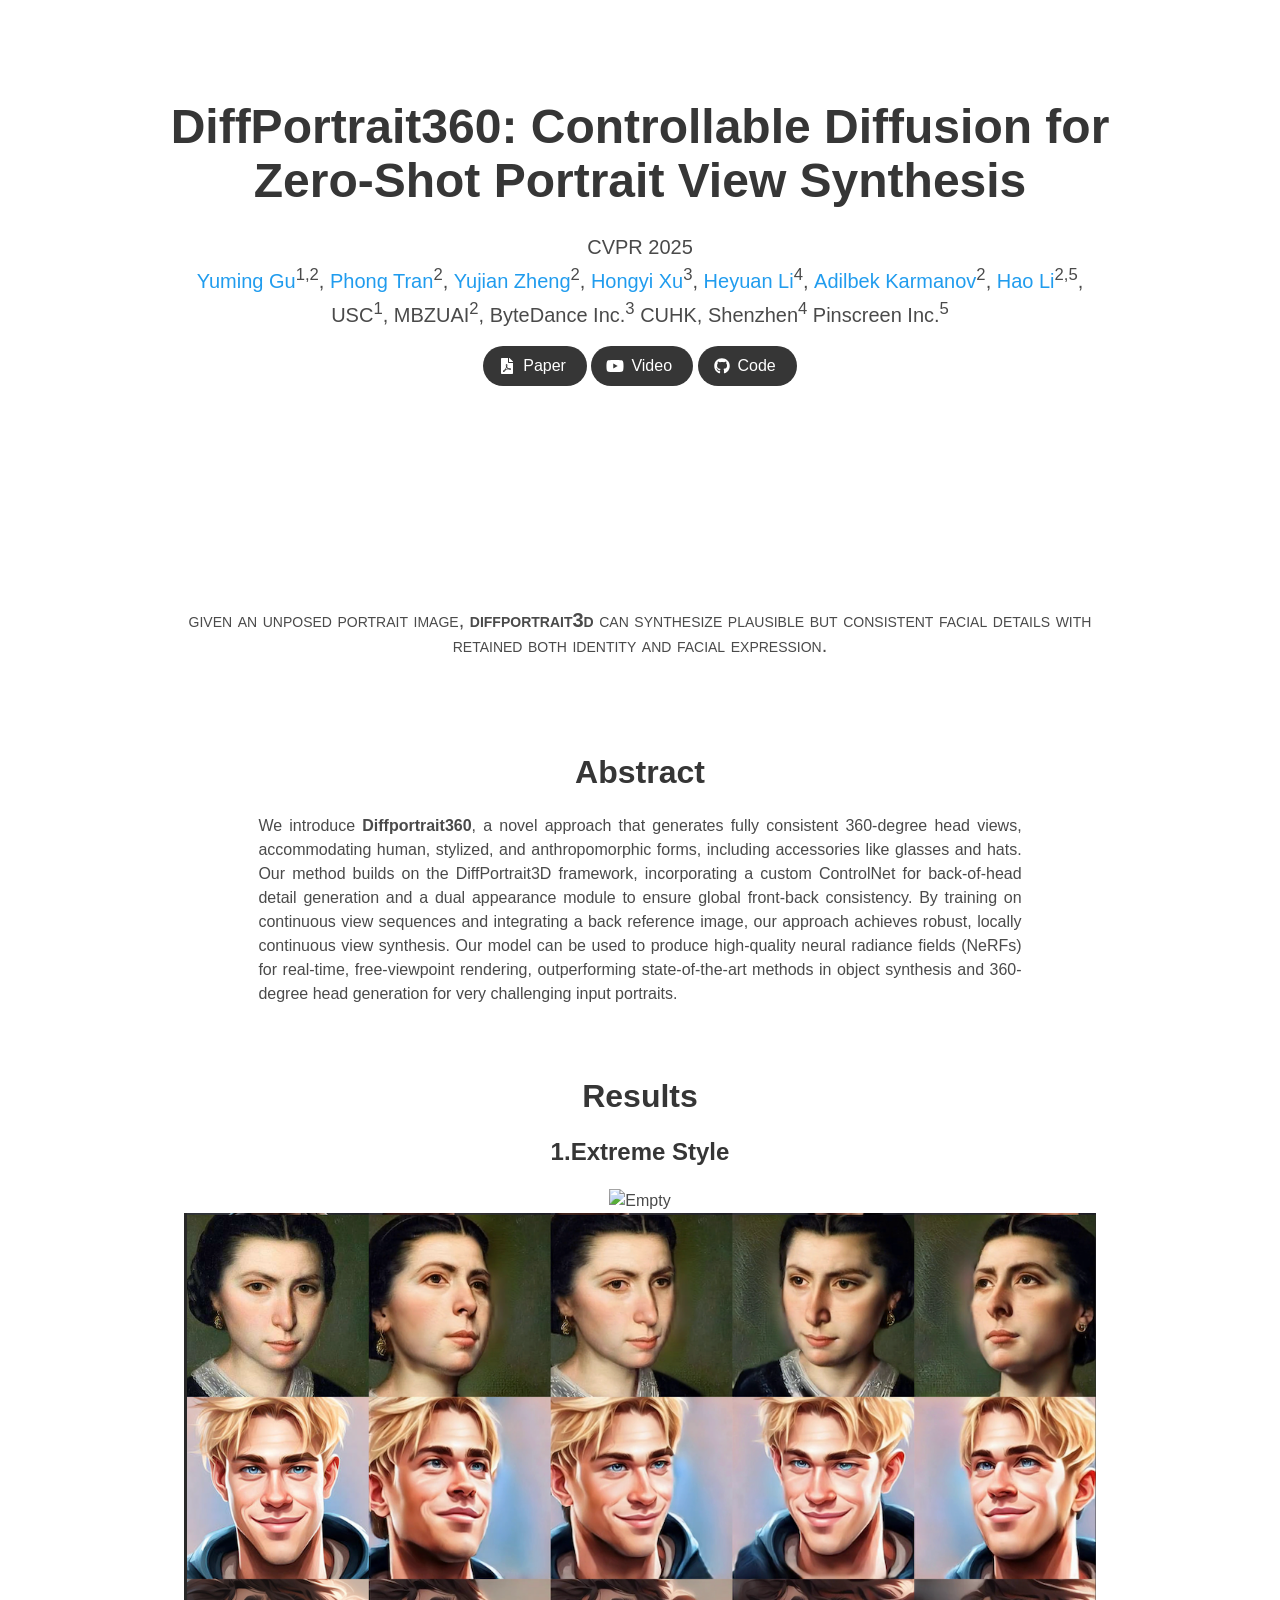
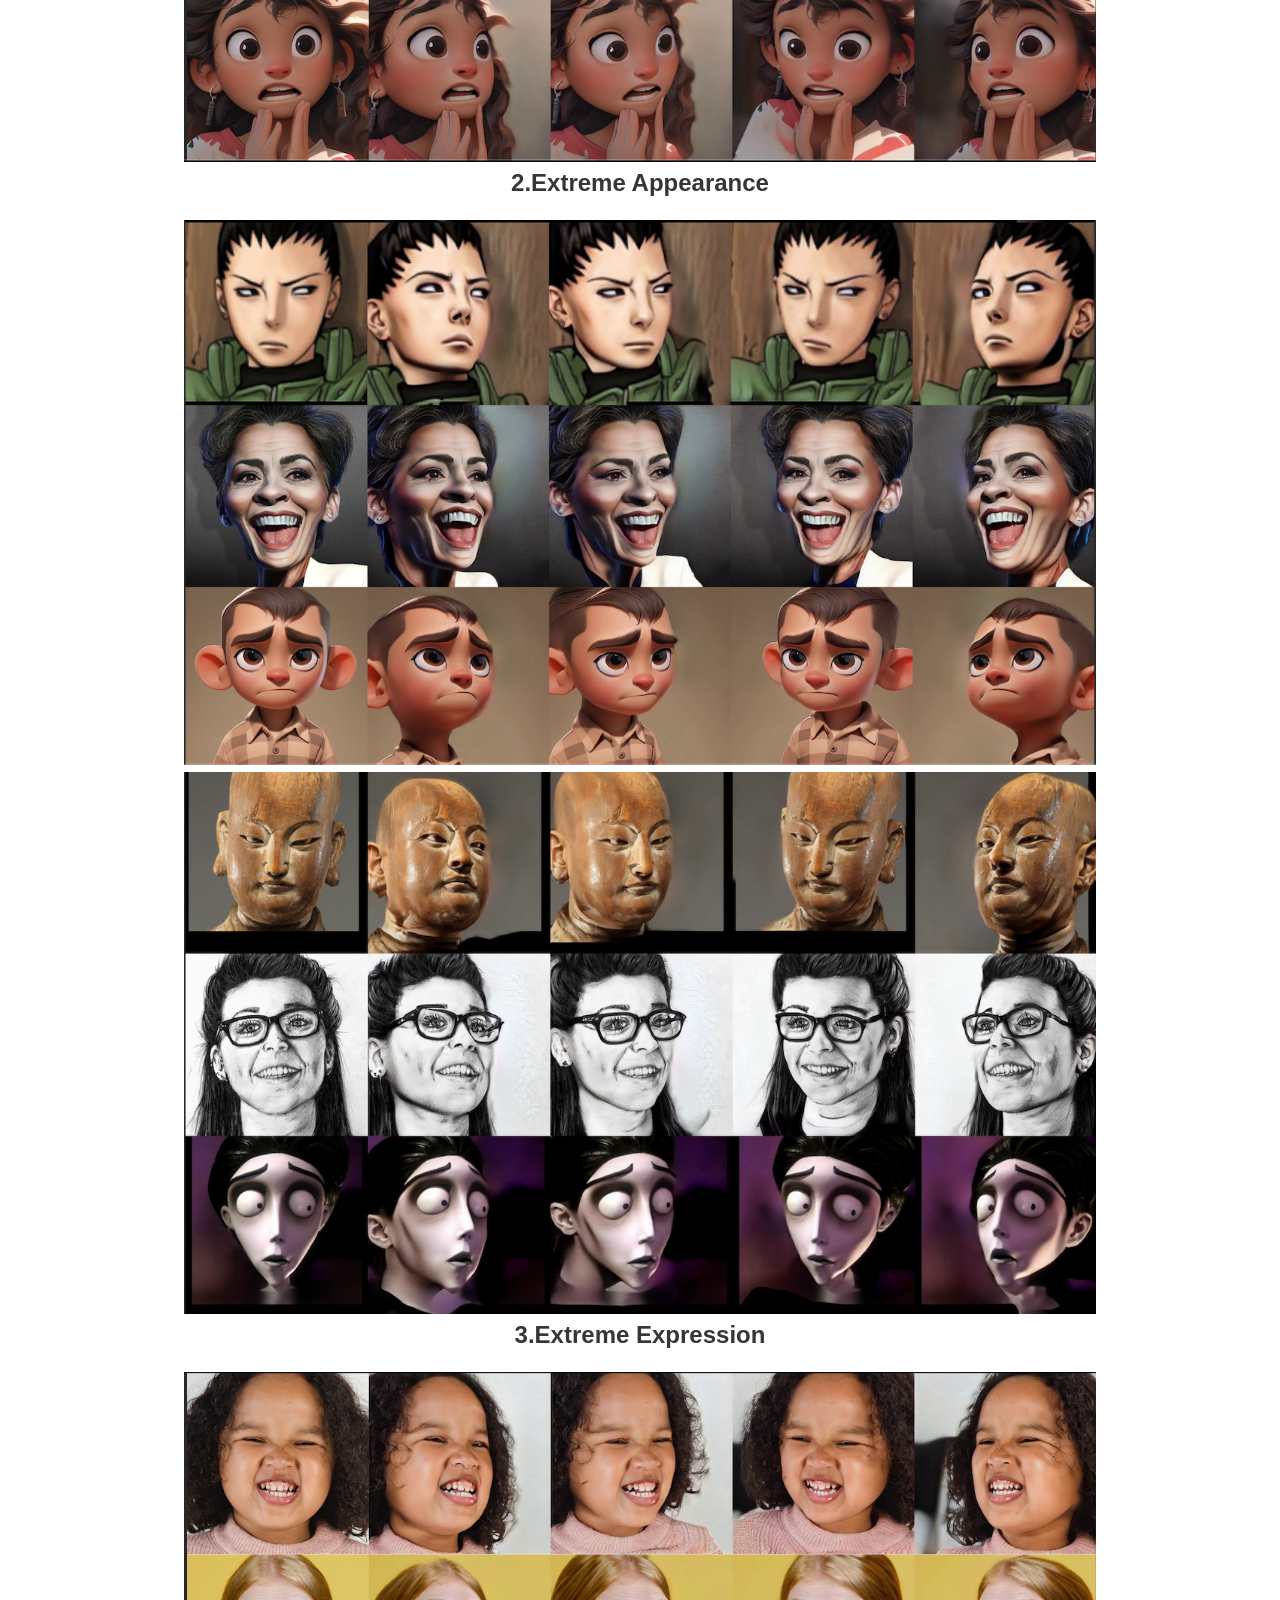
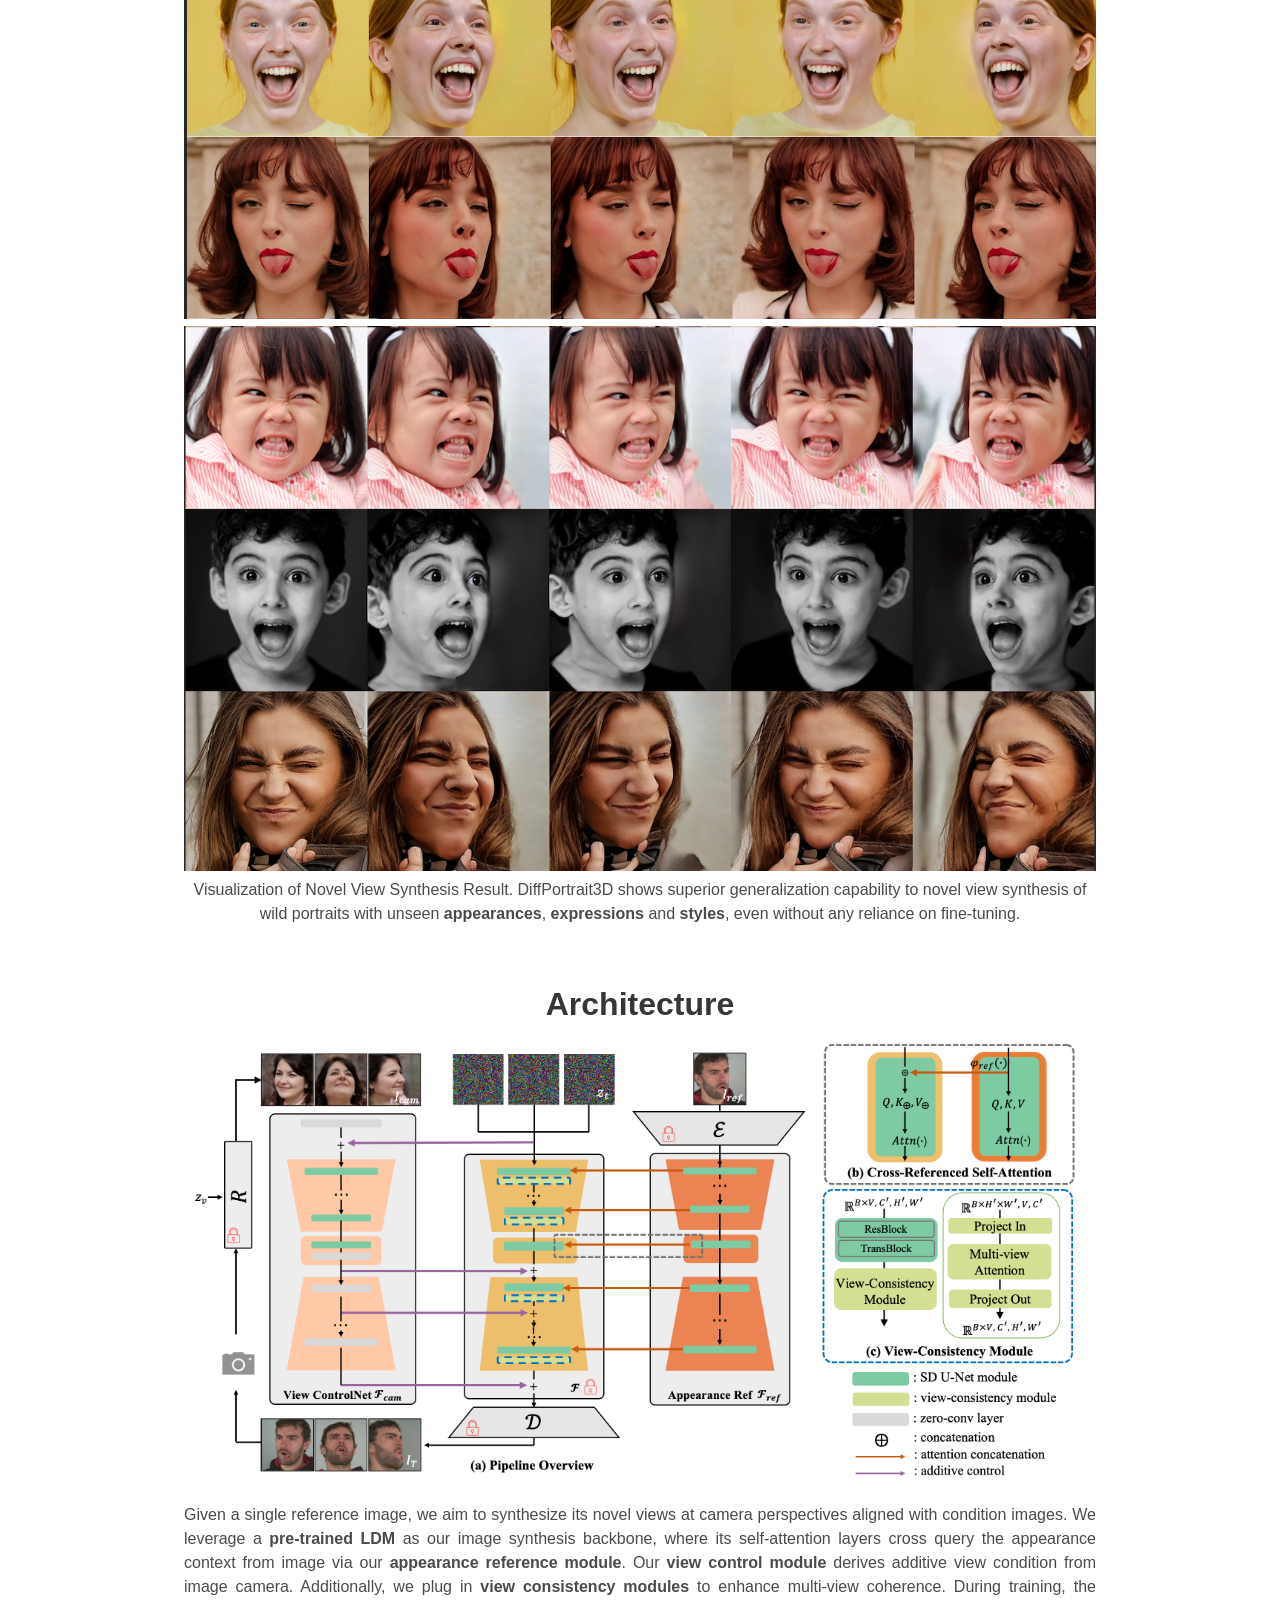
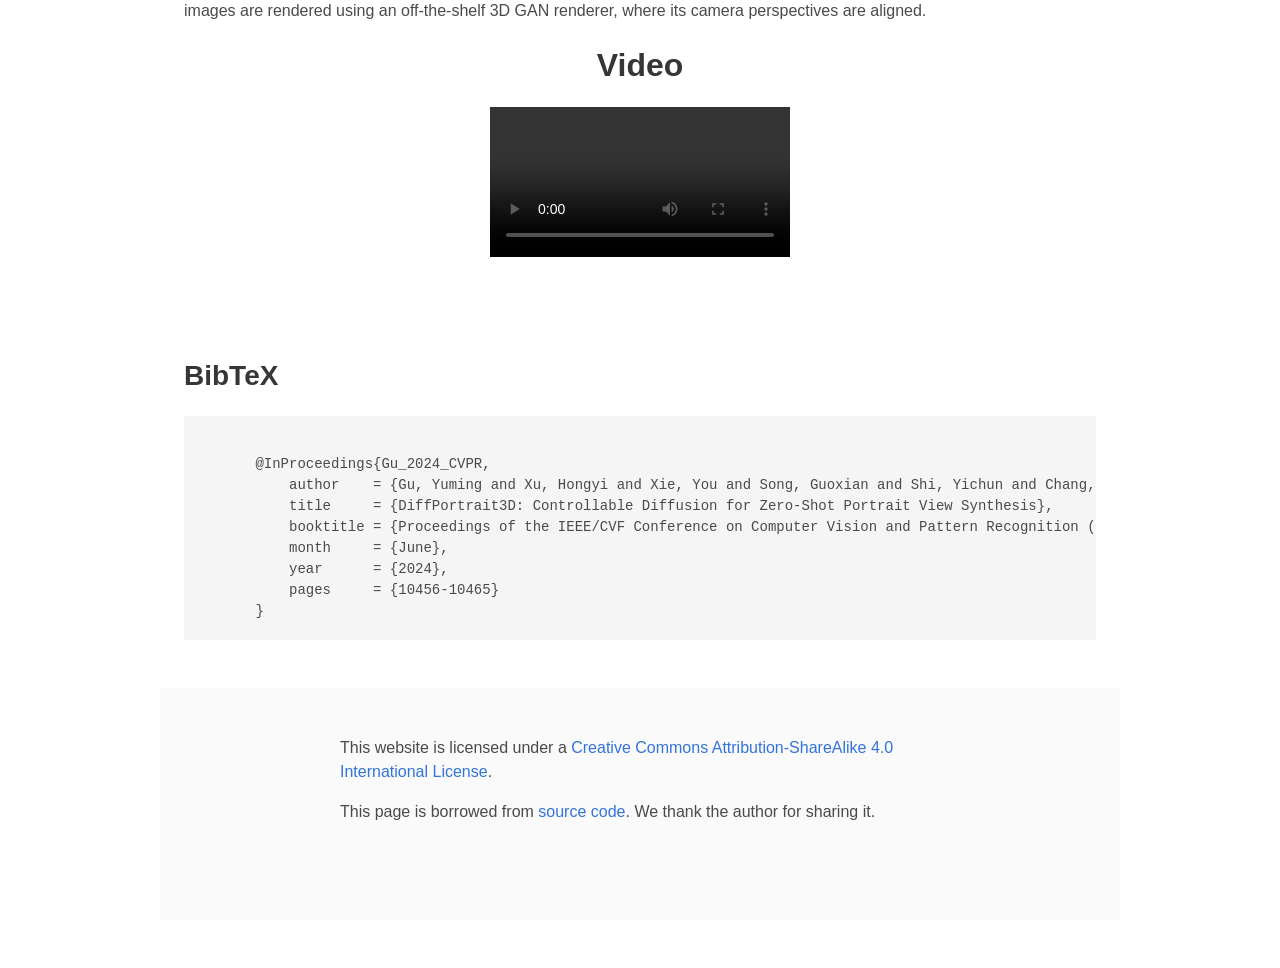
==== DiffPortrait360/index.html @ 43adeccb "c" ====
<!DOCTYPE html>
<html class="fontawesome-i2svg-active fontawesome-i2svg-complete">
  <head><meta http-equiv="Content-Type" content="text/html; charset=UTF-8">
  
  <meta name="description" content="DiffPortrait360: Consistent Portrait Diffusion for 360 View Synthesis">
  <meta name="keywords" content="Stable Diffusion, Image Synthesis, Face Synthesis, Head Synthesis">
  <meta name="viewport" content="width=device-width, initial-scale=1">
  <title>DiffPortrait3D: Controllable Diffusion for Zero-Shot Portrait View Synthesis</title>
  <link rel="icon" type="image/x-icon" href="./Diff3D/uni.png">


  <style type="text/css">svg:not(:root).svg-inline--fa{overflow:visible}.svg-inline--fa{display:inline-block;font-size:inherit;height:1em;overflow:visible;vertical-align:-.125em}.svg-inline--fa.fa-lg{vertical-align:-.225em}.svg-inline--fa.fa-w-1{width:.0625em}.svg-inline--fa.fa-w-2{width:.125em}.svg-inline--fa.fa-w-3{width:.1875em}.svg-inline--fa.fa-w-4{width:.25em}.svg-inline--fa.fa-w-5{width:.3125em}.svg-inline--fa.fa-w-6{width:.375em}.svg-inline--fa.fa-w-7{width:.4375em}.svg-inline--fa.fa-w-8{width:.5em}.svg-inline--fa.fa-w-9{width:.5625em}.svg-inline--fa.fa-w-10{width:.625em}.svg-inline--fa.fa-w-11{width:.6875em}.svg-inline--fa.fa-w-12{width:.75em}.svg-inline--fa.fa-w-13{width:.8125em}.svg-inline--fa.fa-w-14{width:.875em}.svg-inline--fa.fa-w-15{width:.9375em}.svg-inline--fa.fa-w-16{width:1em}.svg-inline--fa.fa-w-17{width:1.0625em}.svg-inline--fa.fa-w-18{width:1.125em}.svg-inline--fa.fa-w-19{width:1.1875em}.svg-inline--fa.fa-w-20{width:1.25em}.svg-inline--fa.fa-pull-left{margin-right:.3em;width:auto}.svg-inline--fa.fa-pull-right{margin-left:.3em;width:auto}.svg-inline--fa.fa-border{height:1.5em}.svg-inline--fa.fa-li{width:2em}.svg-inline--fa.fa-fw{width:1.25em}.fa-layers svg.svg-inline--fa{bottom:0;left:0;margin:auto;position:absolute;right:0;top:0}.fa-layers{display:inline-block;height:1em;position:relative;text-align:center;vertical-align:-.125em;width:1em}.fa-layers svg.svg-inline--fa{-webkit-transform-origin:center center;transform-origin:center center}.fa-layers-counter,.fa-layers-text{display:inline-block;position:absolute;text-align:center}.fa-layers-text{left:50%;top:50%;-webkit-transform:translate(-50%,-50%);transform:translate(-50%,-50%);-webkit-transform-origin:center center;transform-origin:center center}.fa-layers-counter{background-color:#ff253a;border-radius:1em;-webkit-box-sizing:border-box;box-sizing:border-box;color:#fff;height:1.5em;line-height:1;max-width:5em;min-width:1.5em;overflow:hidden;padding:.25em;right:0;text-overflow:ellipsis;top:0;-webkit-transform:scale(.25);transform:scale(.25);-webkit-transform-origin:top right;transform-origin:top right}.fa-layers-bottom-right{bottom:0;right:0;top:auto;-webkit-transform:scale(.25);transform:scale(.25);-webkit-transform-origin:bottom right;transform-origin:bottom right}.fa-layers-bottom-left{bottom:0;left:0;right:auto;top:auto;-webkit-transform:scale(.25);transform:scale(.25);-webkit-transform-origin:bottom left;transform-origin:bottom left}.fa-layers-top-right{right:0;top:0;-webkit-transform:scale(.25);transform:scale(.25);-webkit-transform-origin:top right;transform-origin:top right}.fa-layers-top-left{left:0;right:auto;top:0;-webkit-transform:scale(.25);transform:scale(.25);-webkit-transform-origin:top left;transform-origin:top left}.fa-lg{font-size:1.3333333333em;line-height:.75em;vertical-align:-.0667em}.fa-xs{font-size:.75em}.fa-sm{font-size:.875em}.fa-1x{font-size:1em}.fa-2x{font-size:2em}.fa-3x{font-size:3em}.fa-4x{font-size:4em}.fa-5x{font-size:5em}.fa-6x{font-size:6em}.fa-7x{font-size:7em}.fa-8x{font-size:8em}.fa-9x{font-size:9em}.fa-10x{font-size:10em}.fa-fw{text-align:center;width:1.25em}.fa-ul{list-style-type:none;margin-left:2.5em;padding-left:0}.fa-ul>li{position:relative}.fa-li{left:-2em;position:absolute;text-align:center;width:2em;line-height:inherit}.fa-border{border:solid .08em #eee;border-radius:.1em;padding:.2em .25em .15em}.fa-pull-left{float:left}.fa-pull-right{float:right}.fa.fa-pull-left,.fab.fa-pull-left,.fal.fa-pull-left,.far.fa-pull-left,.fas.fa-pull-left{margin-right:.3em}.fa.fa-pull-right,.fab.fa-pull-right,.fal.fa-pull-right,.far.fa-pull-right,.fas.fa-pull-right{margin-left:.3em}.fa-spin{-webkit-animation:fa-spin 2s infinite linear;animation:fa-spin 2s infinite linear}.fa-pulse{-webkit-animation:fa-spin 1s infinite steps(8);animation:fa-spin 1s infinite steps(8)}@-webkit-keyframes fa-spin{0%{-webkit-transform:rotate(0);transform:rotate(0)}100%{-webkit-transform:rotate(360deg);transform:rotate(360deg)}}@keyframes fa-spin{0%{-webkit-transform:rotate(0);transform:rotate(0)}100%{-webkit-transform:rotate(360deg);transform:rotate(360deg)}}.fa-rotate-90{-webkit-transform:rotate(90deg);transform:rotate(90deg)}.fa-rotate-180{-webkit-transform:rotate(180deg);transform:rotate(180deg)}.fa-rotate-270{-webkit-transform:rotate(270deg);transform:rotate(270deg)}.fa-flip-horizontal{-webkit-transform:scale(-1,1);transform:scale(-1,1)}.fa-flip-vertical{-webkit-transform:scale(1,-1);transform:scale(1,-1)}.fa-flip-both,.fa-flip-horizontal.fa-flip-vertical{-webkit-transform:scale(-1,-1);transform:scale(-1,-1)}:root .fa-flip-both,:root .fa-flip-horizontal,:root .fa-flip-vertical,:root .fa-rotate-180,:root .fa-rotate-270,:root .fa-rotate-90{-webkit-filter:none;filter:none}.fa-stack{display:inline-block;height:2em;position:relative;width:2.5em}.fa-stack-1x,.fa-stack-2x{bottom:0;left:0;margin:auto;position:absolute;right:0;top:0}.svg-inline--fa.fa-stack-1x{height:1em;width:1.25em}.svg-inline--fa.fa-stack-2x{height:2em;width:2.5em}.fa-inverse{color:#fff}.sr-only{border:0;clip:rect(0,0,0,0);height:1px;margin:-1px;overflow:hidden;padding:0;position:absolute;width:1px}.sr-only-focusable:active,.sr-only-focusable:focus{clip:auto;height:auto;margin:0;overflow:visible;position:static;width:auto}.svg-inline--fa .fa-primary{fill:var(--fa-primary-color,currentColor);opacity:1;opacity:var(--fa-primary-opacity,1)}.svg-inline--fa .fa-secondary{fill:var(--fa-secondary-color,currentColor);opacity:.4;opacity:var(--fa-secondary-opacity,.4)}.svg-inline--fa.fa-swap-opacity .fa-primary{opacity:.4;opacity:var(--fa-secondary-opacity,.4)}.svg-inline--fa.fa-swap-opacity .fa-secondary{opacity:1;opacity:var(--fa-primary-opacity,1)}.svg-inline--fa mask .fa-primary,.svg-inline--fa mask .fa-secondary{fill:#000}.fad.fa-inverse{color:#fff}</style><link href="./Diff3D/css" rel="stylesheet">

  <link rel="stylesheet" href="./Diff3D/bulma.min.css">
  <link rel="stylesheet" href="./Diff3D/bulma-carousel.min.css">
  <link rel="stylesheet" href="./Diff3D/bulma-slider.min.css">
  <link rel="stylesheet" href="./Diff3D/fontawesome.all.min.css">
  <link rel="stylesheet" href="./Diff3D/academicons.min.css">
  <link rel="stylesheet" href="./Diff3D/index.css">
  <script src="https://ajax.googleapis.com/ajax/libs/jquery/3.5.1/jquery.min.js"></script>
  <script src="./Diff3D/jquery.min.js"></script>
  <script defer="" src="./Diff3D/fontawesome.all.min.js"></script>
  <script src="./Diff3D/bulma-carousel.min.js"></script>
  <script src="./Diff3D/bulma-slider.min.js"></script>
  <script src="./Diff3D/index.js"></script>

<input type="hidden" id="_w_simile" data-inspect-config="3"><script type="text/javascript" src="chrome-extension://dbjbempljhcmhlfpfacalomonjpalpko/scripts/inspector.js"></script>
</head>
<body data-new-gr-c-s-check-loaded="14.1141.0" data-gr-ext-installed="">

<nav class="navbar" role="navigation" aria-label="main navigation">
  <div class="navbar-brand">
    <a role="button" class="navbar-burger" aria-label="menu" aria-expanded="false">
      <span aria-hidden="true"></span>
      <span aria-hidden="true"></span>
      <span aria-hidden="true"></span>
    </a>
  </div>
</nav>


<section class="hero">
  <div class="hero-body">
    <div class="container is-max-desktop">
      <div class="columns is-centered">
        <div class="column has-text-centered">
          <h1 class="title is-1 publication-title">DiffPortrait360: Controllable Diffusion for Zero-Shot Portrait View Synthesis</h1>
          <div class="is-size-5 publication-authors">       
            <span class="author-block">CVPR 2025 </span>
          </div>
          <div class="is-size-5 publication-authors">
            <span class="author-block">
              <a href="https://freedomgu.github.io/">Yuming Gu</a><sup>1,2</sup>,</span>
              <span class="author-block">
                <a href="https://p0lyfish.github.io/">Phong Tran</a><sup>2</sup>,</span>
            <span class="author-block">
              <a href="https://paulyzheng.github.io/about/">Yujian Zheng</a><sup>2</sup>,</span>
            <span class="author-block">
              <a href="https://hongyixu37.github.io/homepage/">Hongyi Xu</a><sup>3</sup>,</span>
            <span class="author-block">
                <a href="https://lhyfst.github.io/">Heyuan Li</a><sup>4</sup>,</span>
            <span class="author-block">
              <a href="https://www.linkedin.com/in/adilbek-karmanov/?originalSubdomain=ae">Adilbek Karmanov</a><sup>2</sup>,</span>
              <span class="author-block">
                <a href="https://www.hao-li.com">Hao Li</a><sup>2,5</sup>,</span>
          </div>

          <div class="is-size-5 publication-authors">
            <span class="author-block">USC<sup>1</sup>, MBZUAI<sup>2</sup>, ByteDance Inc.<sup>3</sup>
              CUHK, Shenzhen<sup>4</sup>  Pinscreen Inc.<sup>5</sup> </span>
          </div>


          <div class="column has-text-centered">
            <div class="publication-links">
              <!-- PDF Link. -->
              <span class="link-block">
                <a href="https://freedomgu.github.io/" class="external-link button is-normal is-rounded is-dark">
                  <span class="icon">
                      <svg class="svg-inline--fa fa-file-pdf fa-w-12" aria-hidden="true" focusable="false" data-prefix="fas" data-icon="file-pdf" role="img" xmlns="http://www.w3.org/2000/svg" viewBox="0 0 384 512" data-fa-i2svg=""><path fill="currentColor" d="M181.9 256.1c-5-16-4.9-46.9-2-46.9 8.4 0 7.6 36.9 2 46.9zm-1.7 47.2c-7.7 20.2-17.3 43.3-28.4 62.7 18.3-7 39-17.2 62.9-21.9-12.7-9.6-24.9-23.4-34.5-40.8zM86.1 428.1c0 .8 13.2-5.4 34.9-40.2-6.7 6.3-29.1 24.5-34.9 40.2zM248 160h136v328c0 13.3-10.7 24-24 24H24c-13.3 0-24-10.7-24-24V24C0 10.7 10.7 0 24 0h200v136c0 13.2 10.8 24 24 24zm-8 171.8c-20-12.2-33.3-29-42.7-53.8 4.5-18.5 11.6-46.6 6.2-64.2-4.7-29.4-42.4-26.5-47.8-6.8-5 18.3-.4 44.1 8.1 77-11.6 27.6-28.7 64.6-40.8 85.8-.1 0-.1.1-.2.1-27.1 13.9-73.6 44.5-54.5 68 5.6 6.9 16 10 21.5 10 17.9 0 35.7-18 61.1-61.8 25.8-8.5 54.1-19.1 79-23.2 21.7 11.8 47.1 19.5 64 19.5 29.2 0 31.2-32 19.7-43.4-13.9-13.6-54.3-9.7-73.6-7.2zM377 105L279 7c-4.5-4.5-10.6-7-17-7h-6v128h128v-6.1c0-6.3-2.5-12.4-7-16.9zm-74.1 255.3c4.1-2.7-2.5-11.9-42.8-9 37.1 15.8 42.8 9 42.8 9z"></path></svg><!-- <i class="fas fa-file-pdf"></i> Font Awesome fontawesome.com -->
                  </span>
                  <span>Paper</span>
                </a>
              </span>
              <!-- Video Link. -->
              <span class="link-block">
                <a href="https://freedomgu.github.io/" class="external-link button is-normal is-rounded is-dark">
                  <span class="icon">
                      <svg class="svg-inline--fa fa-youtube fa-w-18" aria-hidden="true" focusable="false" data-prefix="fab" data-icon="youtube" role="img" xmlns="http://www.w3.org/2000/svg" viewBox="0 0 576 512" data-fa-i2svg=""><path fill="currentColor" d="M549.655 124.083c-6.281-23.65-24.787-42.276-48.284-48.597C458.781 64 288 64 288 64S117.22 64 74.629 75.486c-23.497 6.322-42.003 24.947-48.284 48.597-11.412 42.867-11.412 132.305-11.412 132.305s0 89.438 11.412 132.305c6.281 23.65 24.787 41.5 48.284 47.821C117.22 448 288 448 288 448s170.78 0 213.371-11.486c23.497-6.321 42.003-24.171 48.284-47.821 11.412-42.867 11.412-132.305 11.412-132.305s0-89.438-11.412-132.305zm-317.51 213.508V175.185l142.739 81.205-142.739 81.201z"></path></svg><!-- <i class="fab fa-youtube"></i> Font Awesome fontawesome.com -->
                  </span>
                  <span>Video</span>
                </a>
              </span>
              <!-- Code Link. -->
              <span class="link-block">
                <a href="https://freedomgu.github.io/" class="external-link button is-normal is-rounded is-dark">
                  <span class="icon">
                      <svg class="svg-inline--fa fa-github fa-w-16" aria-hidden="true" focusable="false" data-prefix="fab" data-icon="github" role="img" xmlns="http://www.w3.org/2000/svg" viewBox="0 0 496 512" data-fa-i2svg=""><path fill="currentColor" d="M165.9 397.4c0 2-2.3 3.6-5.2 3.6-3.3.3-5.6-1.3-5.6-3.6 0-2 2.3-3.6 5.2-3.6 3-.3 5.6 1.3 5.6 3.6zm-31.1-4.5c-.7 2 1.3 4.3 4.3 4.9 2.6 1 5.6 0 6.2-2s-1.3-4.3-4.3-5.2c-2.6-.7-5.5.3-6.2 2.3zm44.2-1.7c-2.9.7-4.9 2.6-4.6 4.9.3 2 2.9 3.3 5.9 2.6 2.9-.7 4.9-2.6 4.6-4.6-.3-1.9-3-3.2-5.9-2.9zM244.8 8C106.1 8 0 113.3 0 252c0 110.9 69.8 205.8 169.5 239.2 12.8 2.3 17.3-5.6 17.3-12.1 0-6.2-.3-40.4-.3-61.4 0 0-70 15-84.7-29.8 0 0-11.4-29.1-27.8-36.6 0 0-22.9-15.7 1.6-15.4 0 0 24.9 2 38.6 25.8 21.9 38.6 58.6 27.5 72.9 20.9 2.3-16 8.8-27.1 16-33.7-55.9-6.2-112.3-14.3-112.3-110.5 0-27.5 7.6-41.3 23.6-58.9-2.6-6.5-11.1-33.3 2.6-67.9 20.9-6.5 69 27 69 27 20-5.6 41.5-8.5 62.8-8.5s42.8 2.9 62.8 8.5c0 0 48.1-33.6 69-27 13.7 34.7 5.2 61.4 2.6 67.9 16 17.7 25.8 31.5 25.8 58.9 0 96.5-58.9 104.2-114.8 110.5 9.2 7.9 17 22.9 17 46.4 0 33.7-.3 75.4-.3 83.6 0 6.5 4.6 14.4 17.3 12.1C428.2 457.8 496 362.9 496 252 496 113.3 383.5 8 244.8 8zM97.2 352.9c-1.3 1-1 3.3.7 5.2 1.6 1.6 3.9 2.3 5.2 1 1.3-1 1-3.3-.7-5.2-1.6-1.6-3.9-2.3-5.2-1zm-10.8-8.1c-.7 1.3.3 2.9 2.3 3.9 1.6 1 3.6.7 4.3-.7.7-1.3-.3-2.9-2.3-3.9-2-.6-3.6-.3-4.3.7zm32.4 35.6c-1.6 1.3-1 4.3 1.3 6.2 2.3 2.3 5.2 2.6 6.5 1 1.3-1.3.7-4.3-1.3-6.2-2.2-2.3-5.2-2.6-6.5-1zm-11.4-14.7c-1.6 1-1.6 3.6 0 5.9 1.6 2.3 4.3 3.3 5.6 2.3 1.6-1.3 1.6-3.9 0-6.2-1.4-2.3-4-3.3-5.6-2z"></path></svg><!-- <i class="fab fa-github"></i> Font Awesome fontawesome.com -->
                  </span>
                  <span>Code</span>
                  </a>
              </span>
              <!-- Dataset Link. -->
<!--               <span class="link-block">
                <a href="https://github.com/sizhean/mri"
                   class="external-link button is-normal is-rounded is-dark">
                  <span class="icon">
                      <i class="far fa-images"></i>
                  </span>
                  <span>Data</span>
                  </a> -->
            </div>

          </div>
        </div>
      </div>
    </div>
  </div>
</section>




    <!--/ Abstract. -->

    <!-- Paper video. -->
<!-- End image carousel -->
<!--     <div class="columns is-centered has-text-centered">
      <div class="column is-four-fifths">
        <h2 class="title is-3">Multiple Sensing Modalities</h2>
        <div class="publication-video">
          <IMG SRC="./images/mri1.gif">
        </div>
      </div>
    </div> -->
    <!--/ Paper video. -->
  <!-- </div>
</section> -->

<!-- <section class="hero teaser">
  <div class="container is-max-desktop">
    <div class="hero-body">
      <video id="teaser" autoplay muted loop playsinline height="100%">
        <source src="./Diffu3D/teaser.mp4"
                type="video/mp4">
      </video>
    </div>
  </div>
</section> -->


<section class="hero teaser">
  <div class="container is-max-desktop">
    <div class="hero-body">
<!--       <video id="teaser" autoplay muted loop playsinline height="100%">
        <source src="./images/mri_demo.gif"
                type="video/gif">
      </video> -->
<!--       <b>Code to be updated...</b> -->
      <video id="matting-video" autoplay muted loop playsinline height="100%">
        <source src="./Diff3D/teaser.mp4"
                type="video/mp4">
      </video>
      <h2 class="subtitle has-text-centered">
        <span class="dnerf">given an unposed portrait image, <b>diffportrait3d</b> can synthesize plausible but consistent facial details with retained both identity and facial expression.</span>
      </h2>
    </div>
  </div>
</section>

<section class="section">
  <div class="container is-max-desktop">
    <!-- Abstract. -->
    <div class="columns is-centered has-text-centered">
      <div class="column is-four-fifths">
        <h2 class="title is-3">Abstract</h2>
        <div class="content has-text-justified">
          <p>
            We introduce <b>Diffportrait360</b>, a novel approach that generates fully consistent 360-degree head views, accommodating human, stylized, and anthropomorphic forms, including accessories like glasses and hats. Our method builds on the DiffPortrait3D framework, incorporating a custom ControlNet for back-of-head detail generation and a dual appearance module to ensure global front-back consistency. By training on continuous view sequences and integrating a back reference image, our approach achieves robust, locally continuous view synthesis. Our model can be used to produce high-quality neural radiance fields (NeRFs) for real-time, free-viewpoint rendering, outperforming state-of-the-art methods in object synthesis and 360-degree head generation for very challenging input portraits.
          </p>
        </div>
      </div>
    </div>
<!-- <section class="hero is-light is-small">
  <br>
  <br>
  <div class="columns is-centered has-text-centered">
  
  <h2 class="title is-3">Novel View Synthesis Result</h2> 
</div>
<div class="column is-full-width">
    <div class="container">
      
      <div id="results-carousel" class="carousel results-carousel">
        
        <div class="item">
          <img src="Diff3D/div1.png" alt="Comparison" width="800"/>
        </div>
        <div class="item">
          <img src="Diff3D/div2.png" alt="MY ALT TEXT" width="800"/>
        </div>
        <div class="item">
          <img src="Diff3D/div3.png" alt="MY ALT TEXT" width="800"/>
        </div>
        <div class="item">
          <img src="Diff3D/div4.png" alt="MY ALT TEXT" width="800"/>
        </div>
        <div class="item">
          <img src="Diff3D/div5.png" alt="MY ALT TEXT" width="800"/>
        </div>
        <div class="item">
          <img src="Diff3D/div6.png" alt="MY ALT TEXT" width="800"/>
        </div>
      </div>
  </div>
  </div>
</section> -->

<section class="section">
  <div class="container is-max-desktop">
    <!-- Results -->
    <div class="columns is-centered has-text-centered">
      <div class="column is-full-width">
        <h2 class="title is-3">Results</h2>
        <h3 class="title is-4">1.Extreme Style</h3>
        <img src="Diff3D/div5.png" class="interpolation-image" alt="Empty"/>
        <img src="Diff3D/div6.png" class="interpolation-image" alt="Empty"/>
        <h3 class="title is-4">2.Extreme Appearance</h3>
        <img src="Diff3D/div1.png" class="interpolation-image" alt="Empty"/>
        <img src="Diff3D/div2.png" class="interpolation-image" alt="Empty"/>
        <h3 class="title is-4">3.Extreme Expression</h3>
        <img src="Diff3D/div3.png" class="interpolation-image" alt="Empty"/>
        <img src="Diff3D/div4.png" class="interpolation-image" alt="Empty"/>
        <p>
          Visualization of Novel View Synthesis Result. DiffPortrait3D shows superior generalization capability to novel view synthesis of wild portraits with unseen <b>appearances</b>, <b>expressions</b> and <b>styles</b>, even without any reliance on fine-tuning.
        </p>
      </div>
    </div>
    <!--/ Results. -->
    <!-- Compare -->
    <!--/ Compare. -->
  </div>
</section>






<section class="hero is-small">
  <div class="hero-body">
    <div class="container is-max-desktop">
      <!-- Paper video. -->
      <div class="columns is-centered has-text-centered">
      <h2 class="title is-3">Architecture</h2> 
    </div>
    <img src="./Diff3D/diff3d.png" style="max-width: 100%;" alt="MY ALT TEXT"/>
        <div class="content has-text-justified">
          <p>
            Given a single reference image, we aim to synthesize its novel views at camera perspectives aligned with condition images. We leverage a <b>pre-trained LDM</b> as our image synthesis backbone, where its self-attention layers cross query the appearance context from image via our <b>appearance reference module</b>. Our <b>view control module</b> derives additive view condition from image camera. Additionally, we plug in <b>view consistency modules</b> to enhance multi-view coherence. During training, the images are rendered using an off-the-shelf 3D GAN renderer, where its camera perspectives are aligned. 
            <br>
          </p>
        </div>
    </div>
  </div>
</section>


<section class="hero teaser">
  <div class="container is-max-desktop">
    <div class="hero-body">
<!--       <video id="teaser" autoplay muted loop playsinline height="100%">
        <source src="./images/mri_demo.gif"
                type="video/gif">
      </video> -->
<!--       <b>Code to be updated...</b> -->
<div class="columns is-centered has-text-centered">
  <div class="column is-fifths-fifths">
      <h2 class="title is-3">Video</h2>
      <div class="content has-text-justified">
      <video id="matting-video" controls playsinline height="100%">
        <source src="./Diff3D/diff3DVideo.mp4"
                type="video/mp4">
        </video>
      </div>
    </div>
  </div>
</div>
</section>

<section class="section" id="BibTeX">
  <div class="container is-max-desktop content">
    <h2 class="title">BibTeX</h2>
    <pre><code>
      @InProceedings{Gu_2024_CVPR,
          author    = {Gu, Yuming and Xu, Hongyi and Xie, You and Song, Guoxian and Shi, Yichun and Chang, Di and Yang, Jing and Luo, Linjie},
          title     = {DiffPortrait3D: Controllable Diffusion for Zero-Shot Portrait View Synthesis},
          booktitle = {Proceedings of the IEEE/CVF Conference on Computer Vision and Pattern Recognition (CVPR)},
          month     = {June},
          year      = {2024},
          pages     = {10456-10465}
      }
</code></pre>
<!--         <pre> To be updated..</pre> -->
  </div>
</section>




<footer class="footer">
  <div class="container">
    <div class="columns is-centered">
      <div class="column is-8">
        <div class="content">
          <p>
            This website is licensed under a <a rel="license" href="http://creativecommons.org/licenses/by-sa/4.0/">Creative
            Commons Attribution-ShareAlike 4.0 International License</a>.
          </p>
          <p>
            This page is borrowed from <a href="https://github.com/nerfies/nerfies.github.io">source code</a>. We thank the author for sharing it.
          </p>
        </div>
      </div>
    </div>
  </div>
</footer>



</body><grammarly-desktop-integration data-grammarly-shadow-root="true"><template shadowrootmode="open"><style>
      div.grammarly-desktop-integration {
        position: absolute;
        width: 1px;
        height: 1px;
        padding: 0;
        margin: -1px;
        overflow: hidden;
        clip: rect(0, 0, 0, 0);
        white-space: nowrap;
        border: 0;
        -moz-user-select: none;
        -webkit-user-select: none;
        -ms-user-select:none;
        user-select:none;
      }

      div.grammarly-desktop-integration:before {
        content: attr(data-content);
      }
    </style><div aria-label="grammarly-integration" role="group" tabindex="-1" class="grammarly-desktop-integration" data-content="{&quot;mode&quot;:&quot;full&quot;,&quot;isActive&quot;:true,&quot;isUserDisabled&quot;:false}"></div></template></grammarly-desktop-integration></html>
---- DiffPortrait360/Diff3D/academicons.min.css ----
@font-face {font-family: 'Academicons';font-style: normal;font-weight: 400;font-display: block;src:url('../fonts/academicons.eot');src:url('../fonts/academicons.eot') format('embedded-opentype'), url('../fonts/academicons.ttf') format('truetype'), url('../fonts/academicons.woff') format('woff'), url('../fonts/academicons.svg') format('svg');}.ai {font-family: 'Academicons';font-weight: 400;-moz-osx-font-smoothing: grayscale;-webkit-font-smoothing: antialiased;display: inline-block;font-style: normal;font-variant: normal;text-rendering: auto;line-height: 1;}.ai-academia:before {content: "\e9af";}.ai-academia-square:before {content: "\e93d";}.ai-acclaim:before {content: "\e92e";}.ai-acclaim-square:before {content: "\e93a";}.ai-acm:before {content: "\e93c";}.ai-acm-square:before {content: "\e95d";}.ai-acmdl:before {content: "\e96a";}.ai-acmdl-square:before {content: "\e9d3";}.ai-ads:before {content: "\e9cb";}.ai-ads-square:before {content: "\e94a";}.ai-africarxiv:before {content: "\e91b";}.ai-africarxiv-square:before {content: "\e90b";}.ai-archive:before {content: "\e955";}.ai-archive-square:before {content: "\e956";}.ai-arxiv:before {content: "\e974";}.ai-arxiv-square:before {content: "\e9a6";}.ai-biorxiv:before {content: "\e9a2";}.ai-biorxiv-square:before {content: "\e98b";}.ai-ceur:before {content: "\e96d";}.ai-ceur-square:before {content: "\e92f";}.ai-ciencia-vitae:before {content: "\e912";}.ai-ciencia-vitae-square:before {content: "\e913";}.ai-clarivate:before {content: "\e924";}.ai-clarivate-square:before {content: "\e925";}.ai-closed-access:before {content: "\e942";}.ai-closed-access-square:before {content: "\e943";}.ai-conversation:before {content: "\e94c";}.ai-conversation-square:before {content: "\e915";}.ai-coursera:before {content: "\e95f";}.ai-coursera-square:before {content: "\e97f";}.ai-crossref:before {content: "\e918";}.ai-crossref-square:before {content: "\e919";}.ai-cv:before {content: "\e9a5";}.ai-cv-square:before {content: "\e90a";}.ai-datacite:before {content: "\e91c";}.ai-datacite-square:before {content: "\e91d";}.ai-dataverse:before {content: "\e9f7";}.ai-dataverse-square:before {content: "\e9e4";}.ai-dblp:before {content: "\e94f";}.ai-dblp-square:before {content: "\e93f";}.ai-depsy:before {content: "\e97a";}.ai-depsy-square:before {content: "\e94b";}.ai-doi:before {content: "\e97e";}.ai-doi-square:before {content: "\e98f";}.ai-dryad:before {content: "\e97c";}.ai-dryad-square:before {content: "\e98c";}.ai-elsevier:before {content: "\e961";}.ai-elsevier-square:before {content: "\e910";}.ai-figshare:before {content: "\e981";}.ai-figshare-square:before {content: "\e9e7";}.ai-google-scholar:before {content: "\e9d4";}.ai-google-scholar-square:before {content: "\e9f9";}.ai-hal:before {content: "\e92c";}.ai-hal-square:before {content: "\e92d";}.ai-hypothesis:before {content: "\e95a";}.ai-hypothesis-square:before {content: "\e95b";}.ai-ideas-repec:before {content: "\e9ed";}.ai-ideas-repec-square:before {content: "\e9f8";}.ai-ieee:before {content: "\e929";}.ai-ieee-square:before {content: "\e9b9";}.ai-impactstory:before {content: "\e9cf";}.ai-impactstory-square:before {content: "\e9aa";}.ai-inaturalist:before {content: "\e900";}.ai-inaturalist-square:before {content: "\e901";}.ai-inpn:before {content: "\e902";}.ai-inpn-square:before {content: "\e903";}.ai-inspire:before {content: "\e9e9";}.ai-inspire-square:before {content: "\e9fe";}.ai-isidore:before {content: "\e936";}.ai-isidore-square:before {content: "\e954";}.ai-isni:before {content: "\e957";}.ai-isni-square:before {content: "\e958";}.ai-jstor:before {content: "\e938";}.ai-jstor-square:before {content: "\e944";}.ai-lattes:before {content: "\e9b3";}.ai-lattes-square:before {content: "\e99c";}.ai-mathoverflow:before {content: "\e9f6";}.ai-mathoverflow-square:before {content: "\e97b";}.ai-mendeley:before {content: "\e9f0";}.ai-mendeley-square:before {content: "\e9f3";}.ai-moodle:before {content: "\e907";}.ai-moodle-square:before {content: "\e908";}.ai-mtmt:before {content: "\e950";}.ai-mtmt-square:before {content: "\e951";}.ai-nakala:before {content: "\e940";}.ai-nakala-square:before {content: "\e941";}.ai-obp:before {content: "\e92a";}.ai-obp-square:before {content: "\e92b";}.ai-open-access:before {content: "\e939";}.ai-open-access-square:before {content: "\e9f4";}.ai-open-data:before {content: "\e966";}.ai-open-data-square:before {content: "\e967";}.ai-open-materials:before {content: "\e968";}.ai-open-materials-square:before {content: "\e969";}.ai-openedition:before {content: "\e946";}.ai-openedition-square:before {content: "\e947";}.ai-orcid:before {content: "\e9d9";}.ai-orcid-square:before {content: "\e9c3";}.ai-osf:before {content: "\e9ef";}.ai-osf-square:before {content: "\e931";}.ai-overleaf:before {content: "\e914";}.ai-overleaf-square:before {content: "\e98d";}.ai-philpapers:before {content: "\e98a";}.ai-philpapers-square:before {content: "\e96f";}.ai-piazza:before {content: "\e99a";}.ai-piazza-square:before {content: "\e90c";}.ai-preregistered:before {content: "\e906";}.ai-preregistered-square:before {content: "\e96b";}.ai-protocols:before {content: "\e952";}.ai-protocols-square:before {content: "\e953";}.ai-psyarxiv:before {content: "\e90e";}.ai-psyarxiv-square:before {content: "\e90f";}.ai-publons:before {content: "\e937";}.ai-publons-square:before {content: "\e94e";}.ai-pubmed:before {content: "\e99f";}.ai-pubmed-square:before {content: "\e97d";}.ai-pubpeer:before {content: "\e922";}.ai-pubpeer-square:before {content: "\e923";}.ai-researcherid:before {content: "\e91a";}.ai-researcherid-square:before {content: "\e95c";}.ai-researchgate:before {content: "\e95e";}.ai-researchgate-square:before {content: "\e99e";}.ai-ror:before {content: "\e948";}.ai-ror-square:before {content: "\e949";}.ai-sci-hub:before {content: "\e959";}.ai-sci-hub-square:before {content: "\e905";}.ai-scirate:before {content: "\e98e";}.ai-scirate-square:before {content: "\e99d";}.ai-scopus:before {content: "\e91e";}.ai-scopus-square:before {content: "\e91f";}.ai-semantic-scholar:before {content: "\e96e";}.ai-semantic-scholar-square:before {content: "\e96c";}.ai-springer:before {content: "\e928";}.ai-springer-square:before {content: "\e99b";}.ai-ssrn:before {content: "\e916";}.ai-ssrn-square:before {content: "\e917";}.ai-stackoverflow:before {content: "\e920";}.ai-stackoverflow-square:before {content: "\e921";}.ai-viaf:before {content: "\e933";}.ai-viaf-square:before {content: "\e934";}.ai-wiley:before {content: "\e926";}.ai-wiley-square:before {content: "\e927";}.ai-zenodo:before {content: "\e911";}.ai-zotero:before {content: "\e962";}.ai-zotero-square:before {content: "\e932";}.ai-lg {font-size: 1.33333em;line-height: 0.75em;vertical-align: -.0667em;}.ai-xs {font-size: .75em;}.ai-sm {font-size: .875em;}.ai-1x {font-size: 1em;}.ai-2x {font-size: 2em;}.ai-3x {font-size: 3em;}.ai-4x {font-size: 4em;}.ai-5x {font-size: 5em;}.ai-6x {font-size: 6em;}.ai-7x {font-size: 7em;}.ai-8x {font-size: 8em;}.ai-9x {font-size: 9em;}.ai-10x {font-size: 10em;}.ai-fw {text-align: center;width: 1.25em;}.ai-ul {list-style-type: none;margin-left: 2.5em;padding-left: 0;}.ai-ul > li {position: relative;}.ai-li {left: -2em;position: absolute;text-align: center;width: 2em;line-height: inherit;}.ai-border {border: solid 0.08em #eee;border-radius: .1em;padding: .2em .25em .15em;}.ai-pull-left {float: left;}.ai-pull-right {float: right;}.ai.ai-pull-left {margin-right: .3em;}.ai.ai-pull-right {margin-right: .3em;}.ai-stack {display: inline-block;height: 2em;line-height: 2em;position: relative;vertical-align: middle;width: 2.5em;}.ai-stack-1x, .ai-stack-2x {left: 0;position: absolute;text-align: center;width: 100%;}.ai-stack-1x {line-height: inherit;}.ai-stack-2x {font-size: 2em;}.ai-inverse {color: #fff;}
---- DiffPortrait360/Diff3D/index.css ----
body {
  font-family: 'Noto Sans', sans-serif;
}


.footer .icon-link {
    font-size: 25px;
    color: #000;
}

.link-block a {
    margin-top: 5px;
    margin-bottom: 5px;
}

.dnerf {
  font-variant: small-caps;
}


.teaser .hero-body {
  padding-top: 0;
  padding-bottom: 3rem;
}

.teaser {
  font-family: 'Google Sans', sans-serif;
}


.publication-title {
}

.publication-banner {
  max-height: parent;

}

.publication-banner video {
  position: relative;
  left: auto;
  top: auto;
  transform: none;
  object-fit: fit;
}

.publication-header .hero-body {
}

.publication-title {
    font-family: 'Google Sans', sans-serif;
}

.publication-authors {
    font-family: 'Google Sans', sans-serif;
}

.publication-venue {
    color: #555;
    width: fit-content;
    font-weight: bold;
}

.publication-awards {
    color: #ff3860;
    width: fit-content;
    font-weight: bolder;
}

.publication-authors {
}

.publication-authors a {
   color: hsl(204, 86%, 53%) !important;
}

.publication-authors a:hover {
    text-decoration: underline;
}

.author-block {
  display: inline-block;
}

.publication-banner img {
}

.publication-authors {
  /*color: #4286f4;*/
}

.publication-video {
    position: relative;
    width: 100%;
    height: 0;
    padding-bottom: 56.25%;

    overflow: hidden;
    border-radius: 10px !important;
}

.publication-video iframe {
    position: absolute;
    top: 0;
    left: 0;
    width: 100%;
    height: 100%;
}

.publication-body img {
}

.results-carousel {
  overflow: hidden;
}

.results-carousel .item {
  margin: 5px;
  overflow: hidden;
  border: 1px solid #bbb;
  border-radius: 10px;
  padding: 0;
  font-size: 0;
}

.results-carousel video {
  margin: 0;
}


.interpolation-panel {
  background: #f5f5f5;
  border-radius: 10px;
}

.interpolation-panel .interpolation-image {
  width: 100%;
  border-radius: 5px;
}

.interpolation-video-column {
}

.interpolation-panel .slider {
  margin: 0 !important;
}

.interpolation-panel .slider {
  margin: 0 !important;
}

#interpolation-image-wrapper {
  width: 100%;
}
#interpolation-image-wrapper img {
  border-radius: 5px;
}
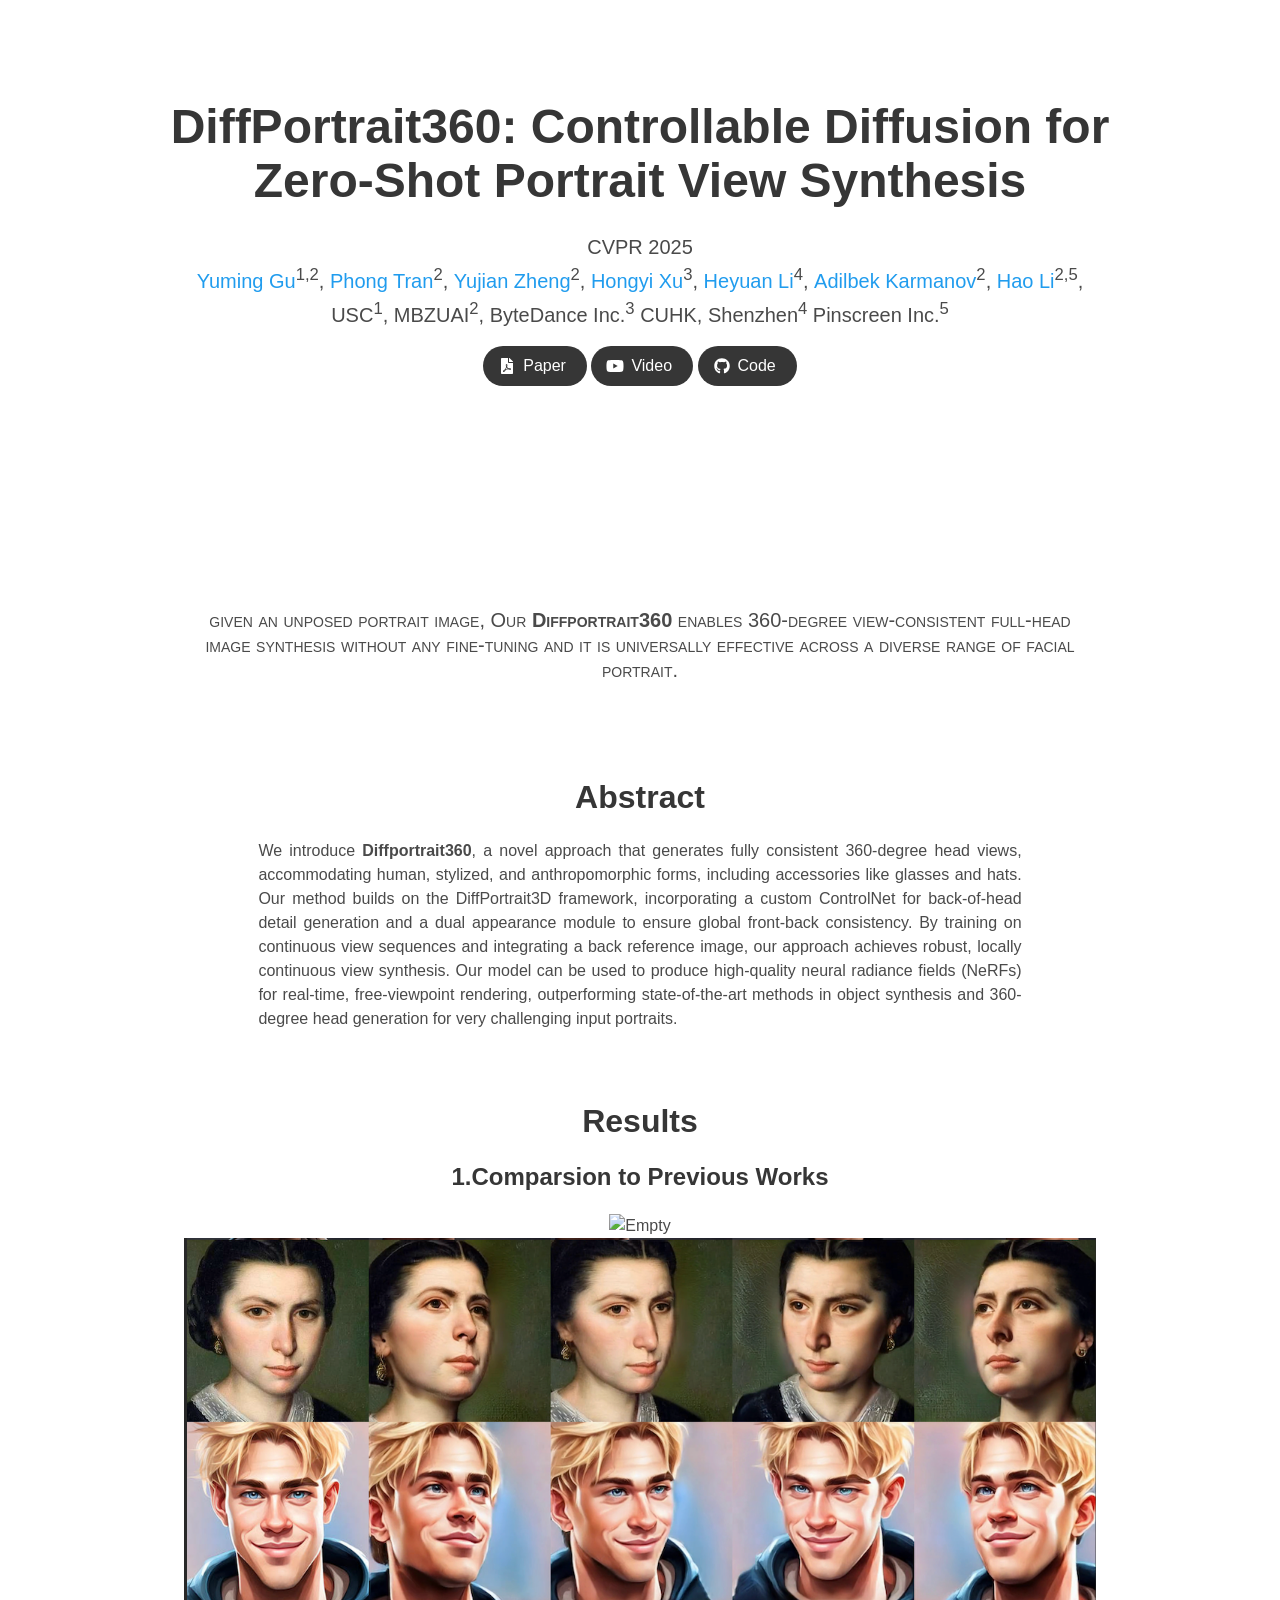
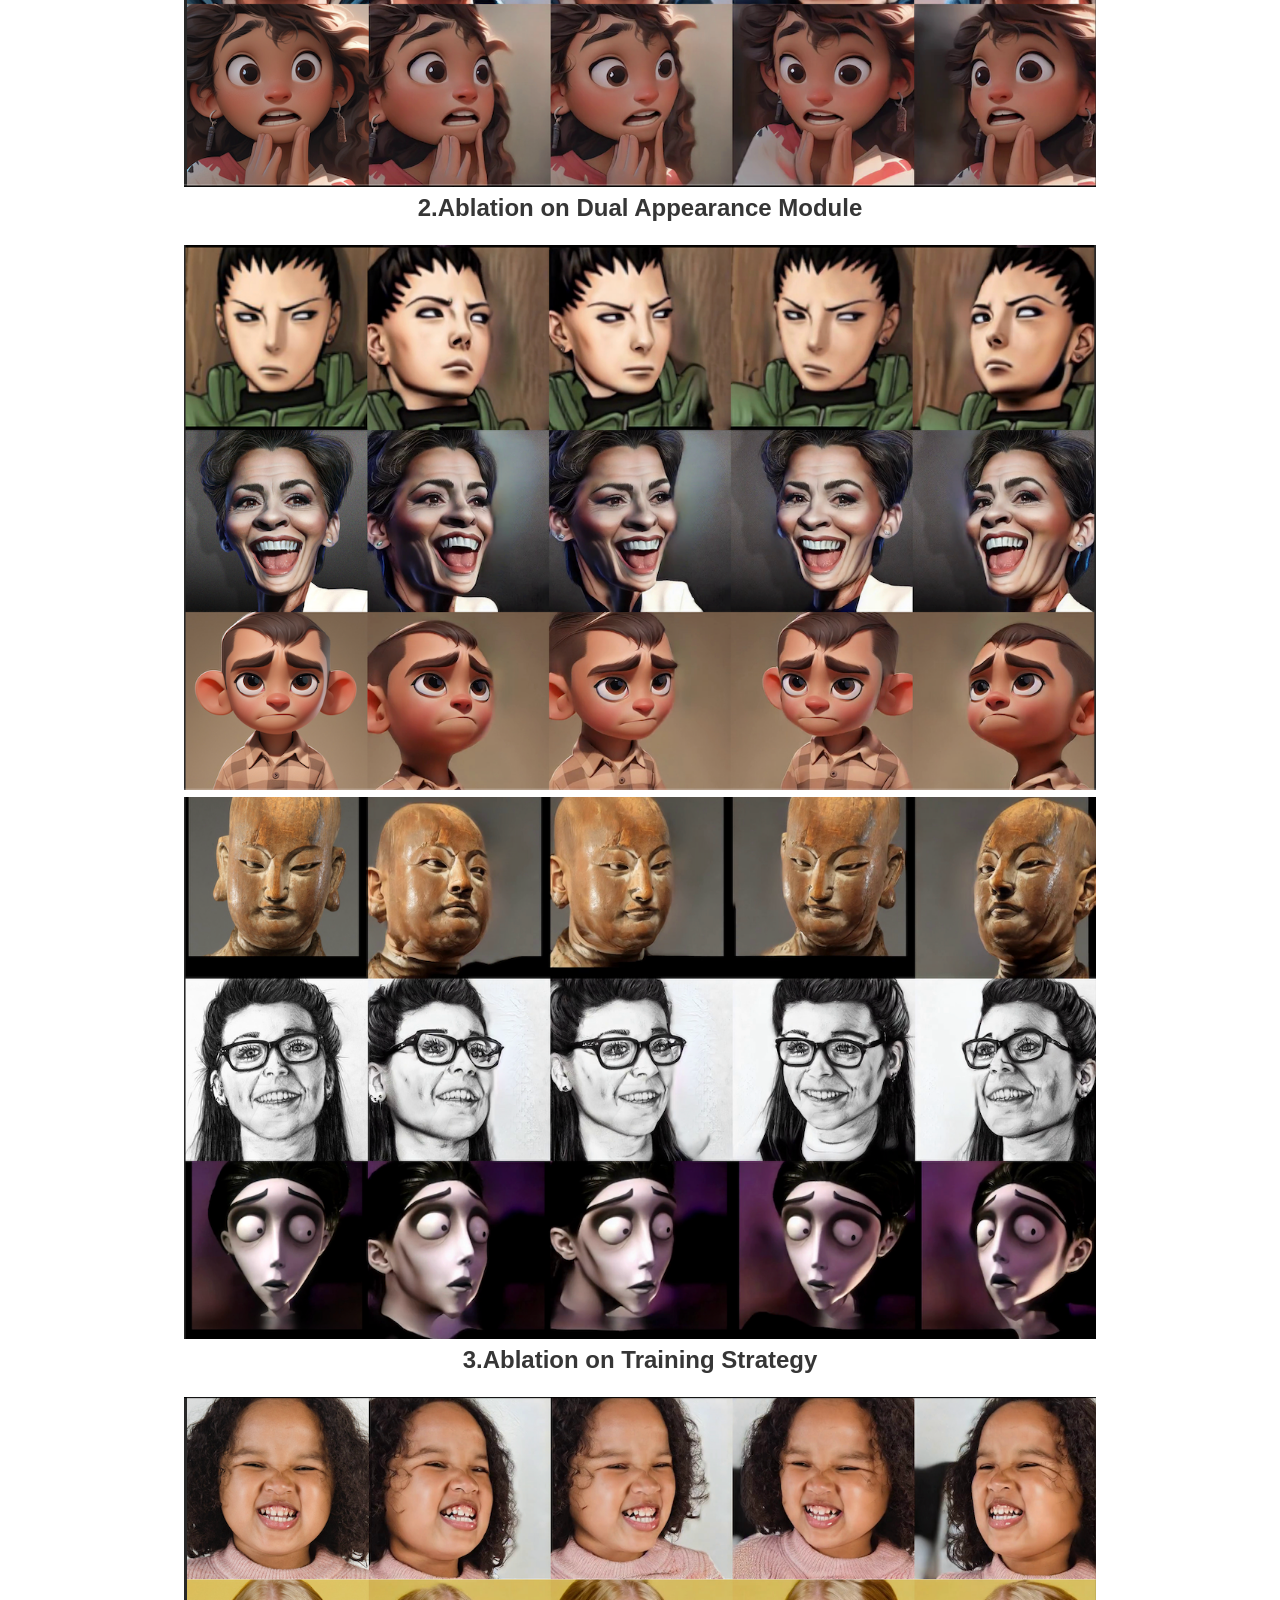
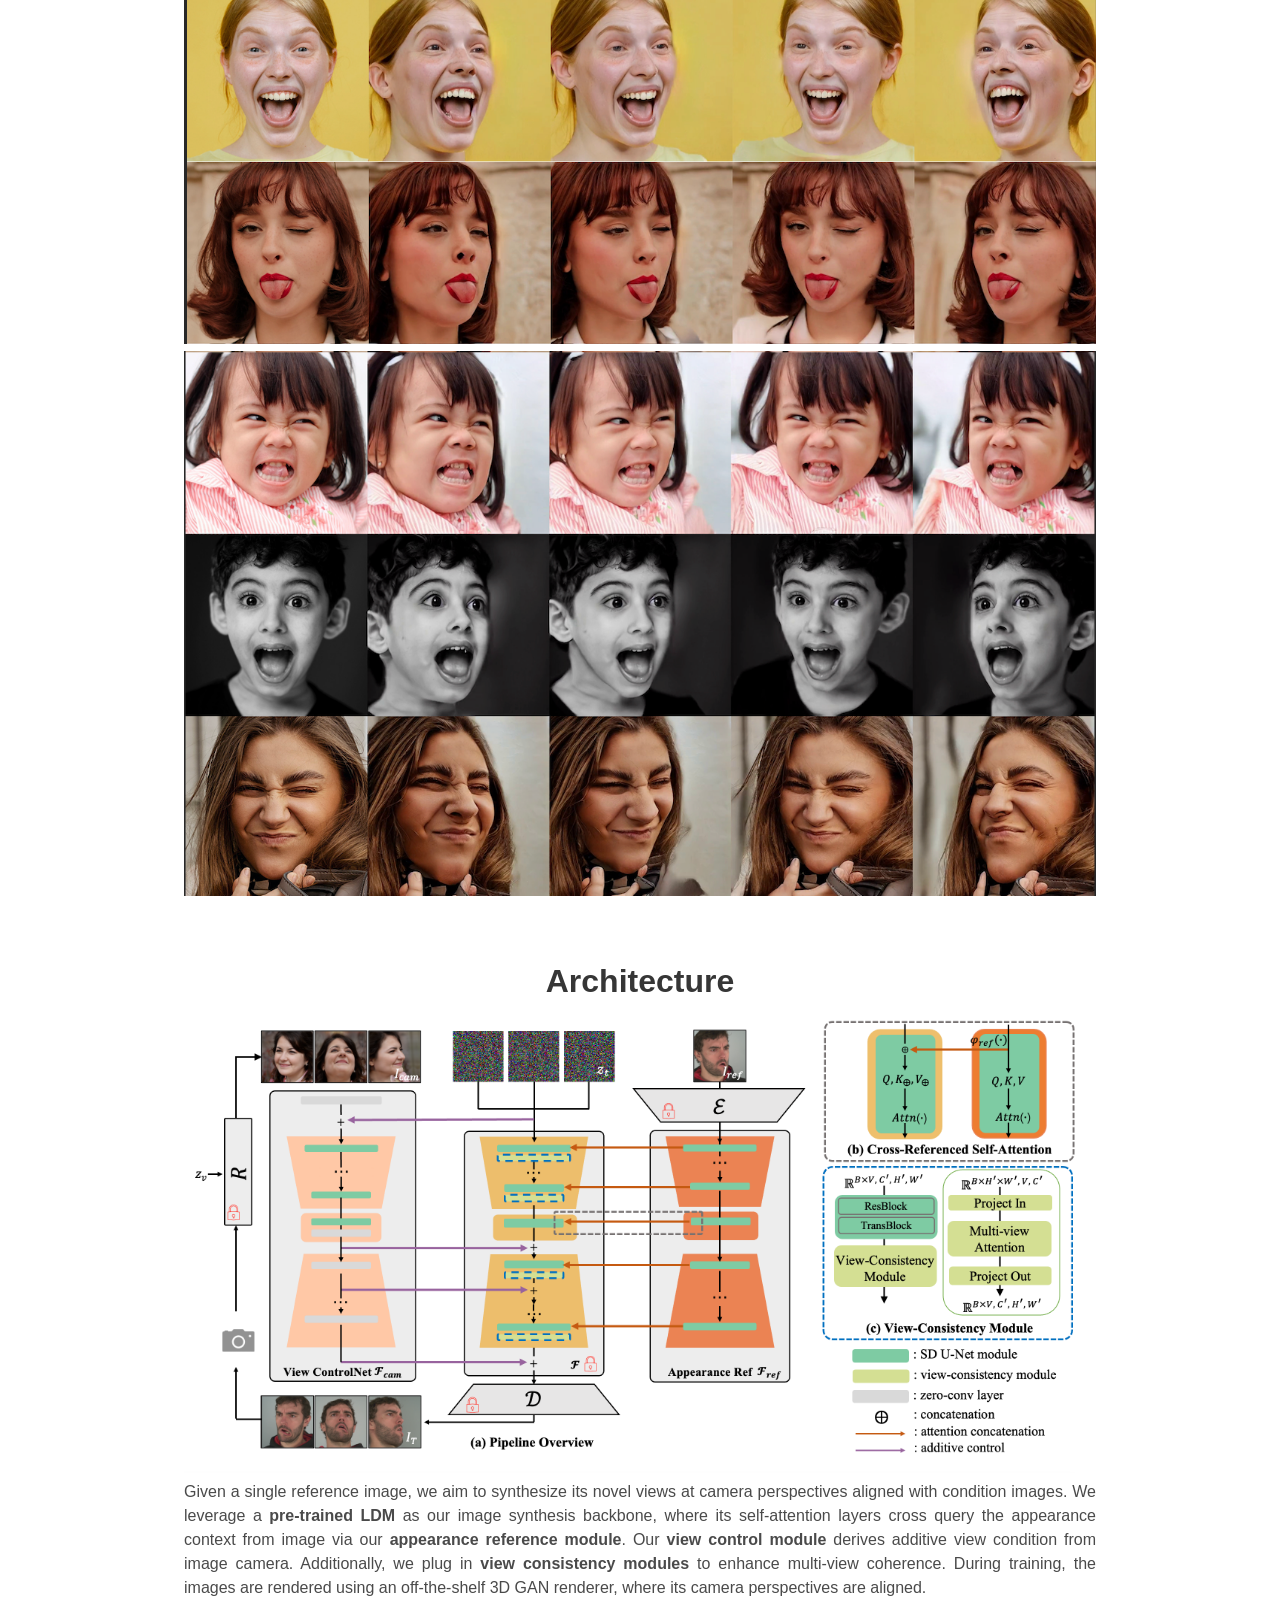
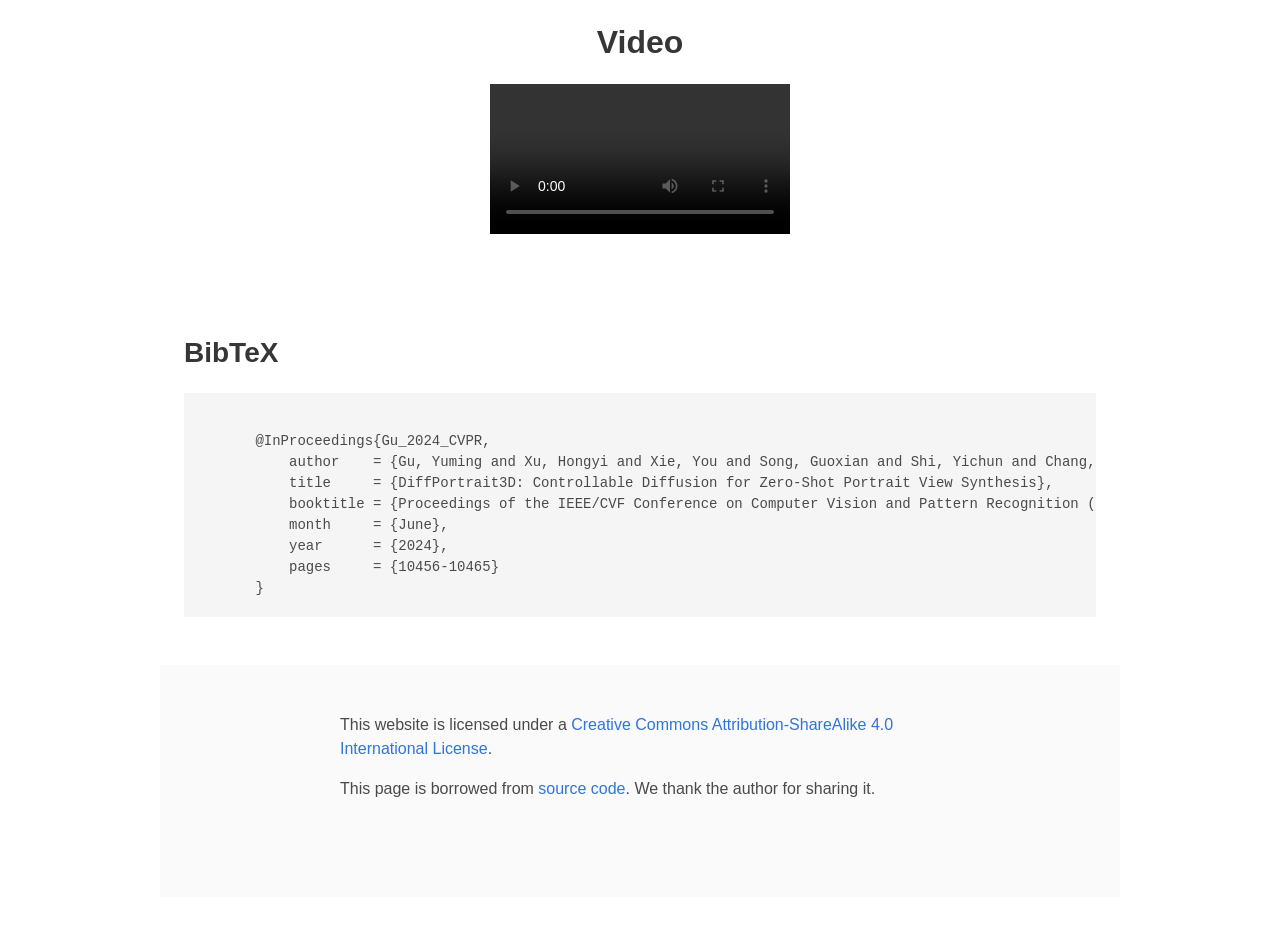
==== commit ce58b4a8: "udpate" ====
--- a/DiffPortrait360/index.html
+++ b/DiffPortrait360/index.html
@@ -6,23 +6,23 @@
   <meta name="keywords" content="Stable Diffusion, Image Synthesis, Face Synthesis, Head Synthesis">
   <meta name="viewport" content="width=device-width, initial-scale=1">
   <title>DiffPortrait3D: Controllable Diffusion for Zero-Shot Portrait View Synthesis</title>
-  <link rel="icon" type="image/x-icon" href="./Diff3D/uni.png">
-
-
-  <style type="text/css">svg:not(:root).svg-inline--fa{overflow:visible}.svg-inline--fa{display:inline-block;font-size:inherit;height:1em;overflow:visible;vertical-align:-.125em}.svg-inline--fa.fa-lg{vertical-align:-.225em}.svg-inline--fa.fa-w-1{width:.0625em}.svg-inline--fa.fa-w-2{width:.125em}.svg-inline--fa.fa-w-3{width:.1875em}.svg-inline--fa.fa-w-4{width:.25em}.svg-inline--fa.fa-w-5{width:.3125em}.svg-inline--fa.fa-w-6{width:.375em}.svg-inline--fa.fa-w-7{width:.4375em}.svg-inline--fa.fa-w-8{width:.5em}.svg-inline--fa.fa-w-9{width:.5625em}.svg-inline--fa.fa-w-10{width:.625em}.svg-inline--fa.fa-w-11{width:.6875em}.svg-inline--fa.fa-w-12{width:.75em}.svg-inline--fa.fa-w-13{width:.8125em}.svg-inline--fa.fa-w-14{width:.875em}.svg-inline--fa.fa-w-15{width:.9375em}.svg-inline--fa.fa-w-16{width:1em}.svg-inline--fa.fa-w-17{width:1.0625em}.svg-inline--fa.fa-w-18{width:1.125em}.svg-inline--fa.fa-w-19{width:1.1875em}.svg-inline--fa.fa-w-20{width:1.25em}.svg-inline--fa.fa-pull-left{margin-right:.3em;width:auto}.svg-inline--fa.fa-pull-right{margin-left:.3em;width:auto}.svg-inline--fa.fa-border{height:1.5em}.svg-inline--fa.fa-li{width:2em}.svg-inline--fa.fa-fw{width:1.25em}.fa-layers svg.svg-inline--fa{bottom:0;left:0;margin:auto;position:absolute;right:0;top:0}.fa-layers{display:inline-block;height:1em;position:relative;text-align:center;vertical-align:-.125em;width:1em}.fa-layers svg.svg-inline--fa{-webkit-transform-origin:center center;transform-origin:center center}.fa-layers-counter,.fa-layers-text{display:inline-block;position:absolute;text-align:center}.fa-layers-text{left:50%;top:50%;-webkit-transform:translate(-50%,-50%);transform:translate(-50%,-50%);-webkit-transform-origin:center center;transform-origin:center center}.fa-layers-counter{background-color:#ff253a;border-radius:1em;-webkit-box-sizing:border-box;box-sizing:border-box;color:#fff;height:1.5em;line-height:1;max-width:5em;min-width:1.5em;overflow:hidden;padding:.25em;right:0;text-overflow:ellipsis;top:0;-webkit-transform:scale(.25);transform:scale(.25);-webkit-transform-origin:top right;transform-origin:top right}.fa-layers-bottom-right{bottom:0;right:0;top:auto;-webkit-transform:scale(.25);transform:scale(.25);-webkit-transform-origin:bottom right;transform-origin:bottom right}.fa-layers-bottom-left{bottom:0;left:0;right:auto;top:auto;-webkit-transform:scale(.25);transform:scale(.25);-webkit-transform-origin:bottom left;transform-origin:bottom left}.fa-layers-top-right{right:0;top:0;-webkit-transform:scale(.25);transform:scale(.25);-webkit-transform-origin:top right;transform-origin:top right}.fa-layers-top-left{left:0;right:auto;top:0;-webkit-transform:scale(.25);transform:scale(.25);-webkit-transform-origin:top left;transform-origin:top left}.fa-lg{font-size:1.3333333333em;line-height:.75em;vertical-align:-.0667em}.fa-xs{font-size:.75em}.fa-sm{font-size:.875em}.fa-1x{font-size:1em}.fa-2x{font-size:2em}.fa-3x{font-size:3em}.fa-4x{font-size:4em}.fa-5x{font-size:5em}.fa-6x{font-size:6em}.fa-7x{font-size:7em}.fa-8x{font-size:8em}.fa-9x{font-size:9em}.fa-10x{font-size:10em}.fa-fw{text-align:center;width:1.25em}.fa-ul{list-style-type:none;margin-left:2.5em;padding-left:0}.fa-ul>li{position:relative}.fa-li{left:-2em;position:absolute;text-align:center;width:2em;line-height:inherit}.fa-border{border:solid .08em #eee;border-radius:.1em;padding:.2em .25em .15em}.fa-pull-left{float:left}.fa-pull-right{float:right}.fa.fa-pull-left,.fab.fa-pull-left,.fal.fa-pull-left,.far.fa-pull-left,.fas.fa-pull-left{margin-right:.3em}.fa.fa-pull-right,.fab.fa-pull-right,.fal.fa-pull-right,.far.fa-pull-right,.fas.fa-pull-right{margin-left:.3em}.fa-spin{-webkit-animation:fa-spin 2s infinite linear;animation:fa-spin 2s infinite linear}.fa-pulse{-webkit-animation:fa-spin 1s infinite steps(8);animation:fa-spin 1s infinite steps(8)}@-webkit-keyframes fa-spin{0%{-webkit-transform:rotate(0);transform:rotate(0)}100%{-webkit-transform:rotate(360deg);transform:rotate(360deg)}}@keyframes fa-spin{0%{-webkit-transform:rotate(0);transform:rotate(0)}100%{-webkit-transform:rotate(360deg);transform:rotate(360deg)}}.fa-rotate-90{-webkit-transform:rotate(90deg);transform:rotate(90deg)}.fa-rotate-180{-webkit-transform:rotate(180deg);transform:rotate(180deg)}.fa-rotate-270{-webkit-transform:rotate(270deg);transform:rotate(270deg)}.fa-flip-horizontal{-webkit-transform:scale(-1,1);transform:scale(-1,1)}.fa-flip-vertical{-webkit-transform:scale(1,-1);transform:scale(1,-1)}.fa-flip-both,.fa-flip-horizontal.fa-flip-vertical{-webkit-transform:scale(-1,-1);transform:scale(-1,-1)}:root .fa-flip-both,:root .fa-flip-horizontal,:root .fa-flip-vertical,:root .fa-rotate-180,:root .fa-rotate-270,:root .fa-rotate-90{-webkit-filter:none;filter:none}.fa-stack{display:inline-block;height:2em;position:relative;width:2.5em}.fa-stack-1x,.fa-stack-2x{bottom:0;left:0;margin:auto;position:absolute;right:0;top:0}.svg-inline--fa.fa-stack-1x{height:1em;width:1.25em}.svg-inline--fa.fa-stack-2x{height:2em;width:2.5em}.fa-inverse{color:#fff}.sr-only{border:0;clip:rect(0,0,0,0);height:1px;margin:-1px;overflow:hidden;padding:0;position:absolute;width:1px}.sr-only-focusable:active,.sr-only-focusable:focus{clip:auto;height:auto;margin:0;overflow:visible;position:static;width:auto}.svg-inline--fa .fa-primary{fill:var(--fa-primary-color,currentColor);opacity:1;opacity:var(--fa-primary-opacity,1)}.svg-inline--fa .fa-secondary{fill:var(--fa-secondary-color,currentColor);opacity:.4;opacity:var(--fa-secondary-opacity,.4)}.svg-inline--fa.fa-swap-opacity .fa-primary{opacity:.4;opacity:var(--fa-secondary-opacity,.4)}.svg-inline--fa.fa-swap-opacity .fa-secondary{opacity:1;opacity:var(--fa-primary-opacity,1)}.svg-inline--fa mask .fa-primary,.svg-inline--fa mask .fa-secondary{fill:#000}.fad.fa-inverse{color:#fff}</style><link href="./Diff3D/css" rel="stylesheet">
-
-  <link rel="stylesheet" href="./Diff3D/bulma.min.css">
-  <link rel="stylesheet" href="./Diff3D/bulma-carousel.min.css">
-  <link rel="stylesheet" href="./Diff3D/bulma-slider.min.css">
-  <link rel="stylesheet" href="./Diff3D/fontawesome.all.min.css">
-  <link rel="stylesheet" href="./Diff3D/academicons.min.css">
-  <link rel="stylesheet" href="./Diff3D/index.css">
+  <link rel="icon" type="image/x-icon" href="./Diff360/uni.png">
+
+
+  <style type="text/css">svg:not(:root).svg-inline--fa{overflow:visible}.svg-inline--fa{display:inline-block;font-size:inherit;height:1em;overflow:visible;vertical-align:-.125em}.svg-inline--fa.fa-lg{vertical-align:-.225em}.svg-inline--fa.fa-w-1{width:.0625em}.svg-inline--fa.fa-w-2{width:.125em}.svg-inline--fa.fa-w-3{width:.1875em}.svg-inline--fa.fa-w-4{width:.25em}.svg-inline--fa.fa-w-5{width:.3125em}.svg-inline--fa.fa-w-6{width:.375em}.svg-inline--fa.fa-w-7{width:.4375em}.svg-inline--fa.fa-w-8{width:.5em}.svg-inline--fa.fa-w-9{width:.5625em}.svg-inline--fa.fa-w-10{width:.625em}.svg-inline--fa.fa-w-11{width:.6875em}.svg-inline--fa.fa-w-12{width:.75em}.svg-inline--fa.fa-w-13{width:.8125em}.svg-inline--fa.fa-w-14{width:.875em}.svg-inline--fa.fa-w-15{width:.9375em}.svg-inline--fa.fa-w-16{width:1em}.svg-inline--fa.fa-w-17{width:1.0625em}.svg-inline--fa.fa-w-18{width:1.125em}.svg-inline--fa.fa-w-19{width:1.1875em}.svg-inline--fa.fa-w-20{width:1.25em}.svg-inline--fa.fa-pull-left{margin-right:.3em;width:auto}.svg-inline--fa.fa-pull-right{margin-left:.3em;width:auto}.svg-inline--fa.fa-border{height:1.5em}.svg-inline--fa.fa-li{width:2em}.svg-inline--fa.fa-fw{width:1.25em}.fa-layers svg.svg-inline--fa{bottom:0;left:0;margin:auto;position:absolute;right:0;top:0}.fa-layers{display:inline-block;height:1em;position:relative;text-align:center;vertical-align:-.125em;width:1em}.fa-layers svg.svg-inline--fa{-webkit-transform-origin:center center;transform-origin:center center}.fa-layers-counter,.fa-layers-text{display:inline-block;position:absolute;text-align:center}.fa-layers-text{left:50%;top:50%;-webkit-transform:translate(-50%,-50%);transform:translate(-50%,-50%);-webkit-transform-origin:center center;transform-origin:center center}.fa-layers-counter{background-color:#ff253a;border-radius:1em;-webkit-box-sizing:border-box;box-sizing:border-box;color:#fff;height:1.5em;line-height:1;max-width:5em;min-width:1.5em;overflow:hidden;padding:.25em;right:0;text-overflow:ellipsis;top:0;-webkit-transform:scale(.25);transform:scale(.25);-webkit-transform-origin:top right;transform-origin:top right}.fa-layers-bottom-right{bottom:0;right:0;top:auto;-webkit-transform:scale(.25);transform:scale(.25);-webkit-transform-origin:bottom right;transform-origin:bottom right}.fa-layers-bottom-left{bottom:0;left:0;right:auto;top:auto;-webkit-transform:scale(.25);transform:scale(.25);-webkit-transform-origin:bottom left;transform-origin:bottom left}.fa-layers-top-right{right:0;top:0;-webkit-transform:scale(.25);transform:scale(.25);-webkit-transform-origin:top right;transform-origin:top right}.fa-layers-top-left{left:0;right:auto;top:0;-webkit-transform:scale(.25);transform:scale(.25);-webkit-transform-origin:top left;transform-origin:top left}.fa-lg{font-size:1.3333333333em;line-height:.75em;vertical-align:-.0667em}.fa-xs{font-size:.75em}.fa-sm{font-size:.875em}.fa-1x{font-size:1em}.fa-2x{font-size:2em}.fa-3x{font-size:3em}.fa-4x{font-size:4em}.fa-5x{font-size:5em}.fa-6x{font-size:6em}.fa-7x{font-size:7em}.fa-8x{font-size:8em}.fa-9x{font-size:9em}.fa-10x{font-size:10em}.fa-fw{text-align:center;width:1.25em}.fa-ul{list-style-type:none;margin-left:2.5em;padding-left:0}.fa-ul>li{position:relative}.fa-li{left:-2em;position:absolute;text-align:center;width:2em;line-height:inherit}.fa-border{border:solid .08em #eee;border-radius:.1em;padding:.2em .25em .15em}.fa-pull-left{float:left}.fa-pull-right{float:right}.fa.fa-pull-left,.fab.fa-pull-left,.fal.fa-pull-left,.far.fa-pull-left,.fas.fa-pull-left{margin-right:.3em}.fa.fa-pull-right,.fab.fa-pull-right,.fal.fa-pull-right,.far.fa-pull-right,.fas.fa-pull-right{margin-left:.3em}.fa-spin{-webkit-animation:fa-spin 2s infinite linear;animation:fa-spin 2s infinite linear}.fa-pulse{-webkit-animation:fa-spin 1s infinite steps(8);animation:fa-spin 1s infinite steps(8)}@-webkit-keyframes fa-spin{0%{-webkit-transform:rotate(0);transform:rotate(0)}100%{-webkit-transform:rotate(360deg);transform:rotate(360deg)}}@keyframes fa-spin{0%{-webkit-transform:rotate(0);transform:rotate(0)}100%{-webkit-transform:rotate(360deg);transform:rotate(360deg)}}.fa-rotate-90{-webkit-transform:rotate(90deg);transform:rotate(90deg)}.fa-rotate-180{-webkit-transform:rotate(180deg);transform:rotate(180deg)}.fa-rotate-270{-webkit-transform:rotate(270deg);transform:rotate(270deg)}.fa-flip-horizontal{-webkit-transform:scale(-1,1);transform:scale(-1,1)}.fa-flip-vertical{-webkit-transform:scale(1,-1);transform:scale(1,-1)}.fa-flip-both,.fa-flip-horizontal.fa-flip-vertical{-webkit-transform:scale(-1,-1);transform:scale(-1,-1)}:root .fa-flip-both,:root .fa-flip-horizontal,:root .fa-flip-vertical,:root .fa-rotate-180,:root .fa-rotate-270,:root .fa-rotate-90{-webkit-filter:none;filter:none}.fa-stack{display:inline-block;height:2em;position:relative;width:2.5em}.fa-stack-1x,.fa-stack-2x{bottom:0;left:0;margin:auto;position:absolute;right:0;top:0}.svg-inline--fa.fa-stack-1x{height:1em;width:1.25em}.svg-inline--fa.fa-stack-2x{height:2em;width:2.5em}.fa-inverse{color:#fff}.sr-only{border:0;clip:rect(0,0,0,0);height:1px;margin:-1px;overflow:hidden;padding:0;position:absolute;width:1px}.sr-only-focusable:active,.sr-only-focusable:focus{clip:auto;height:auto;margin:0;overflow:visible;position:static;width:auto}.svg-inline--fa .fa-primary{fill:var(--fa-primary-color,currentColor);opacity:1;opacity:var(--fa-primary-opacity,1)}.svg-inline--fa .fa-secondary{fill:var(--fa-secondary-color,currentColor);opacity:.4;opacity:var(--fa-secondary-opacity,.4)}.svg-inline--fa.fa-swap-opacity .fa-primary{opacity:.4;opacity:var(--fa-secondary-opacity,.4)}.svg-inline--fa.fa-swap-opacity .fa-secondary{opacity:1;opacity:var(--fa-primary-opacity,1)}.svg-inline--fa mask .fa-primary,.svg-inline--fa mask .fa-secondary{fill:#000}.fad.fa-inverse{color:#fff}</style><link href="./Diff360/css" rel="stylesheet">
+
+  <link rel="stylesheet" href="./Diff360/bulma.min.css">
+  <link rel="stylesheet" href="./Diff360/bulma-carousel.min.css">
+  <link rel="stylesheet" href="./Diff360/bulma-slider.min.css">
+  <link rel="stylesheet" href="./Diff360/fontawesome.all.min.css">
+  <link rel="stylesheet" href="./Diff360/academicons.min.css">
+  <link rel="stylesheet" href="./Diff360/index.css">
   <script src="https://ajax.googleapis.com/ajax/libs/jquery/3.5.1/jquery.min.js"></script>
-  <script src="./Diff3D/jquery.min.js"></script>
-  <script defer="" src="./Diff3D/fontawesome.all.min.js"></script>
-  <script src="./Diff3D/bulma-carousel.min.js"></script>
-  <script src="./Diff3D/bulma-slider.min.js"></script>
-  <script src="./Diff3D/index.js"></script>
+  <script src="./Diff360/jquery.min.js"></script>
+  <script defer="" src="./Diff360/fontawesome.all.min.js"></script>
+  <script src="./Diff360/bulma-carousel.min.js"></script>
+  <script src="./Diff360/bulma-slider.min.js"></script>
+  <script src="./Diff360/index.js"></script>
 
 <input type="hidden" id="_w_simile" data-inspect-config="3"><script type="text/javascript" src="chrome-extension://dbjbempljhcmhlfpfacalomonjpalpko/scripts/inspector.js"></script>
 </head>
@@ -158,11 +158,11 @@
       </video> -->
 <!--       <b>Code to be updated...</b> -->
       <video id="matting-video" autoplay muted loop playsinline height="100%">
-        <source src="./Diff3D/teaser.mp4"
+        <source src="./Diff360/teaser_video.mp4"
                 type="video/mp4">
       </video>
       <h2 class="subtitle has-text-centered">
-        <span class="dnerf">given an unposed portrait image, <b>diffportrait3d</b> can synthesize plausible but consistent facial details with retained both identity and facial expression.</span>
+        <span class="dnerf">given an unposed portrait image,  Our <b>Diffportrait360</b> enables 360-degree view-consistent full-head image synthesis without any fine-tuning and it is universally effective across a diverse range of facial portrait.</span>
       </h2>
     </div>
   </div>
@@ -194,22 +194,22 @@
       <div id="results-carousel" class="carousel results-carousel">
         
         <div class="item">
-          <img src="Diff3D/div1.png" alt="Comparison" width="800"/>
-        </div>
-        <div class="item">
-          <img src="Diff3D/div2.png" alt="MY ALT TEXT" width="800"/>
-        </div>
-        <div class="item">
-          <img src="Diff3D/div3.png" alt="MY ALT TEXT" width="800"/>
-        </div>
-        <div class="item">
-          <img src="Diff3D/div4.png" alt="MY ALT TEXT" width="800"/>
-        </div>
-        <div class="item">
-          <img src="Diff3D/div5.png" alt="MY ALT TEXT" width="800"/>
-        </div>
-        <div class="item">
-          <img src="Diff3D/div6.png" alt="MY ALT TEXT" width="800"/>
+          <img src="Diff360/div1.png" alt="Comparison" width="800"/>
+        </div>
+        <div class="item">
+          <img src="Diff360/div2.png" alt="MY ALT TEXT" width="800"/>
+        </div>
+        <div class="item">
+          <img src="Diff360/div3.png" alt="MY ALT TEXT" width="800"/>
+        </div>
+        <div class="item">
+          <img src="Diff360/div4.png" alt="MY ALT TEXT" width="800"/>
+        </div>
+        <div class="item">
+          <img src="Diff360/div5.png" alt="MY ALT TEXT" width="800"/>
+        </div>
+        <div class="item">
+          <img src="Diff360/div6.png" alt="MY ALT TEXT" width="800"/>
         </div>
       </div>
   </div>
@@ -222,18 +222,18 @@
     <div class="columns is-centered has-text-centered">
       <div class="column is-full-width">
         <h2 class="title is-3">Results</h2>
-        <h3 class="title is-4">1.Extreme Style</h3>
-        <img src="Diff3D/div5.png" class="interpolation-image" alt="Empty"/>
-        <img src="Diff3D/div6.png" class="interpolation-image" alt="Empty"/>
-        <h3 class="title is-4">2.Extreme Appearance</h3>
-        <img src="Diff3D/div1.png" class="interpolation-image" alt="Empty"/>
-        <img src="Diff3D/div2.png" class="interpolation-image" alt="Empty"/>
-        <h3 class="title is-4">3.Extreme Expression</h3>
-        <img src="Diff3D/div3.png" class="interpolation-image" alt="Empty"/>
-        <img src="Diff3D/div4.png" class="interpolation-image" alt="Empty"/>
-        <p>
+        <h3 class="title is-4">1.Comparsion to Previous Works</h3>
+        <img src="Diff360/div5.png" class="interpolation-image" alt="Empty"/>
+        <img src="Diff360/div6.png" class="interpolation-image" alt="Empty"/>
+        <h3 class="title is-4">2.Ablation on Dual Appearance Module</h3>
+        <img src="Diff360/div1.png" class="interpolation-image" alt="Empty"/>
+        <img src="Diff360/div2.png" class="interpolation-image" alt="Empty"/>
+        <h3 class="title is-4">3.Ablation on Training Strategy</h3>
+        <img src="Diff360/div3.png" class="interpolation-image" alt="Empty"/>
+        <img src="Diff360/div4.png" class="interpolation-image" alt="Empty"/>
+        <!-- <p>
           Visualization of Novel View Synthesis Result. DiffPortrait3D shows superior generalization capability to novel view synthesis of wild portraits with unseen <b>appearances</b>, <b>expressions</b> and <b>styles</b>, even without any reliance on fine-tuning.
-        </p>
+        </p> -->
       </div>
     </div>
     <!--/ Results. -->
@@ -254,7 +254,7 @@
       <div class="columns is-centered has-text-centered">
       <h2 class="title is-3">Architecture</h2> 
     </div>
-    <img src="./Diff3D/diff3d.png" style="max-width: 100%;" alt="MY ALT TEXT"/>
+    <img src="./Diff360/diff3d.png" style="max-width: 100%;" alt="MY ALT TEXT"/>
         <div class="content has-text-justified">
           <p>
             Given a single reference image, we aim to synthesize its novel views at camera perspectives aligned with condition images. We leverage a <b>pre-trained LDM</b> as our image synthesis backbone, where its self-attention layers cross query the appearance context from image via our <b>appearance reference module</b>. Our <b>view control module</b> derives additive view condition from image camera. Additionally, we plug in <b>view consistency modules</b> to enhance multi-view coherence. During training, the images are rendered using an off-the-shelf 3D GAN renderer, where its camera perspectives are aligned. 
@@ -279,7 +279,7 @@
       <h2 class="title is-3">Video</h2>
       <div class="content has-text-justified">
       <video id="matting-video" controls playsinline height="100%">
-        <source src="./Diff3D/diff3DVideo.mp4"
+        <source src="./Diff360/diff3DVideo.mp4"
                 type="video/mp4">
         </video>
       </div>
--- a/DiffPortrait360/Diff360/academicons.min.css
+++ b/DiffPortrait360/Diff360/academicons.min.css
@@ -0,0 +1 @@
+ @font-face {font-family: 'Academicons';font-style: normal;font-weight: 400;font-display: block;src:url('../fonts/academicons.eot');src:url('../fonts/academicons.eot') format('embedded-opentype'), url('../fonts/academicons.ttf') format('truetype'), url('../fonts/academicons.woff') format('woff'), url('../fonts/academicons.svg') format('svg');}.ai {font-family: 'Academicons';font-weight: 400;-moz-osx-font-smoothing: grayscale;-webkit-font-smoothing: antialiased;display: inline-block;font-style: normal;font-variant: normal;text-rendering: auto;line-height: 1;}.ai-academia:before {content: "\e9af";}.ai-academia-square:before {content: "\e93d";}.ai-acclaim:before {content: "\e92e";}.ai-acclaim-square:before {content: "\e93a";}.ai-acm:before {content: "\e93c";}.ai-acm-square:before {content: "\e95d";}.ai-acmdl:before {content: "\e96a";}.ai-acmdl-square:before {content: "\e9d3";}.ai-ads:before {content: "\e9cb";}.ai-ads-square:before {content: "\e94a";}.ai-africarxiv:before {content: "\e91b";}.ai-africarxiv-square:before {content: "\e90b";}.ai-archive:before {content: "\e955";}.ai-archive-square:before {content: "\e956";}.ai-arxiv:before {content: "\e974";}.ai-arxiv-square:before {content: "\e9a6";}.ai-biorxiv:before {content: "\e9a2";}.ai-biorxiv-square:before {content: "\e98b";}.ai-ceur:before {content: "\e96d";}.ai-ceur-square:before {content: "\e92f";}.ai-ciencia-vitae:before {content: "\e912";}.ai-ciencia-vitae-square:before {content: "\e913";}.ai-clarivate:before {content: "\e924";}.ai-clarivate-square:before {content: "\e925";}.ai-closed-access:before {content: "\e942";}.ai-closed-access-square:before {content: "\e943";}.ai-conversation:before {content: "\e94c";}.ai-conversation-square:before {content: "\e915";}.ai-coursera:before {content: "\e95f";}.ai-coursera-square:before {content: "\e97f";}.ai-crossref:before {content: "\e918";}.ai-crossref-square:before {content: "\e919";}.ai-cv:before {content: "\e9a5";}.ai-cv-square:before {content: "\e90a";}.ai-datacite:before {content: "\e91c";}.ai-datacite-square:before {content: "\e91d";}.ai-dataverse:before {content: "\e9f7";}.ai-dataverse-square:before {content: "\e9e4";}.ai-dblp:before {content: "\e94f";}.ai-dblp-square:before {content: "\e93f";}.ai-depsy:before {content: "\e97a";}.ai-depsy-square:before {content: "\e94b";}.ai-doi:before {content: "\e97e";}.ai-doi-square:before {content: "\e98f";}.ai-dryad:before {content: "\e97c";}.ai-dryad-square:before {content: "\e98c";}.ai-elsevier:before {content: "\e961";}.ai-elsevier-square:before {content: "\e910";}.ai-figshare:before {content: "\e981";}.ai-figshare-square:before {content: "\e9e7";}.ai-google-scholar:before {content: "\e9d4";}.ai-google-scholar-square:before {content: "\e9f9";}.ai-hal:before {content: "\e92c";}.ai-hal-square:before {content: "\e92d";}.ai-hypothesis:before {content: "\e95a";}.ai-hypothesis-square:before {content: "\e95b";}.ai-ideas-repec:before {content: "\e9ed";}.ai-ideas-repec-square:before {content: "\e9f8";}.ai-ieee:before {content: "\e929";}.ai-ieee-square:before {content: "\e9b9";}.ai-impactstory:before {content: "\e9cf";}.ai-impactstory-square:before {content: "\e9aa";}.ai-inaturalist:before {content: "\e900";}.ai-inaturalist-square:before {content: "\e901";}.ai-inpn:before {content: "\e902";}.ai-inpn-square:before {content: "\e903";}.ai-inspire:before {content: "\e9e9";}.ai-inspire-square:before {content: "\e9fe";}.ai-isidore:before {content: "\e936";}.ai-isidore-square:before {content: "\e954";}.ai-isni:before {content: "\e957";}.ai-isni-square:before {content: "\e958";}.ai-jstor:before {content: "\e938";}.ai-jstor-square:before {content: "\e944";}.ai-lattes:before {content: "\e9b3";}.ai-lattes-square:before {content: "\e99c";}.ai-mathoverflow:before {content: "\e9f6";}.ai-mathoverflow-square:before {content: "\e97b";}.ai-mendeley:before {content: "\e9f0";}.ai-mendeley-square:before {content: "\e9f3";}.ai-moodle:before {content: "\e907";}.ai-moodle-square:before {content: "\e908";}.ai-mtmt:before {content: "\e950";}.ai-mtmt-square:before {content: "\e951";}.ai-nakala:before {content: "\e940";}.ai-nakala-square:before {content: "\e941";}.ai-obp:before {content: "\e92a";}.ai-obp-square:before {content: "\e92b";}.ai-open-access:before {content: "\e939";}.ai-open-access-square:before {content: "\e9f4";}.ai-open-data:before {content: "\e966";}.ai-open-data-square:before {content: "\e967";}.ai-open-materials:before {content: "\e968";}.ai-open-materials-square:before {content: "\e969";}.ai-openedition:before {content: "\e946";}.ai-openedition-square:before {content: "\e947";}.ai-orcid:before {content: "\e9d9";}.ai-orcid-square:before {content: "\e9c3";}.ai-osf:before {content: "\e9ef";}.ai-osf-square:before {content: "\e931";}.ai-overleaf:before {content: "\e914";}.ai-overleaf-square:before {content: "\e98d";}.ai-philpapers:before {content: "\e98a";}.ai-philpapers-square:before {content: "\e96f";}.ai-piazza:before {content: "\e99a";}.ai-piazza-square:before {content: "\e90c";}.ai-preregistered:before {content: "\e906";}.ai-preregistered-square:before {content: "\e96b";}.ai-protocols:before {content: "\e952";}.ai-protocols-square:before {content: "\e953";}.ai-psyarxiv:before {content: "\e90e";}.ai-psyarxiv-square:before {content: "\e90f";}.ai-publons:before {content: "\e937";}.ai-publons-square:before {content: "\e94e";}.ai-pubmed:before {content: "\e99f";}.ai-pubmed-square:before {content: "\e97d";}.ai-pubpeer:before {content: "\e922";}.ai-pubpeer-square:before {content: "\e923";}.ai-researcherid:before {content: "\e91a";}.ai-researcherid-square:before {content: "\e95c";}.ai-researchgate:before {content: "\e95e";}.ai-researchgate-square:before {content: "\e99e";}.ai-ror:before {content: "\e948";}.ai-ror-square:before {content: "\e949";}.ai-sci-hub:before {content: "\e959";}.ai-sci-hub-square:before {content: "\e905";}.ai-scirate:before {content: "\e98e";}.ai-scirate-square:before {content: "\e99d";}.ai-scopus:before {content: "\e91e";}.ai-scopus-square:before {content: "\e91f";}.ai-semantic-scholar:before {content: "\e96e";}.ai-semantic-scholar-square:before {content: "\e96c";}.ai-springer:before {content: "\e928";}.ai-springer-square:before {content: "\e99b";}.ai-ssrn:before {content: "\e916";}.ai-ssrn-square:before {content: "\e917";}.ai-stackoverflow:before {content: "\e920";}.ai-stackoverflow-square:before {content: "\e921";}.ai-viaf:before {content: "\e933";}.ai-viaf-square:before {content: "\e934";}.ai-wiley:before {content: "\e926";}.ai-wiley-square:before {content: "\e927";}.ai-zenodo:before {content: "\e911";}.ai-zotero:before {content: "\e962";}.ai-zotero-square:before {content: "\e932";}.ai-lg {font-size: 1.33333em;line-height: 0.75em;vertical-align: -.0667em;}.ai-xs {font-size: .75em;}.ai-sm {font-size: .875em;}.ai-1x {font-size: 1em;}.ai-2x {font-size: 2em;}.ai-3x {font-size: 3em;}.ai-4x {font-size: 4em;}.ai-5x {font-size: 5em;}.ai-6x {font-size: 6em;}.ai-7x {font-size: 7em;}.ai-8x {font-size: 8em;}.ai-9x {font-size: 9em;}.ai-10x {font-size: 10em;}.ai-fw {text-align: center;width: 1.25em;}.ai-ul {list-style-type: none;margin-left: 2.5em;padding-left: 0;}.ai-ul > li {position: relative;}.ai-li {left: -2em;position: absolute;text-align: center;width: 2em;line-height: inherit;}.ai-border {border: solid 0.08em #eee;border-radius: .1em;padding: .2em .25em .15em;}.ai-pull-left {float: left;}.ai-pull-right {float: right;}.ai.ai-pull-left {margin-right: .3em;}.ai.ai-pull-right {margin-right: .3em;}.ai-stack {display: inline-block;height: 2em;line-height: 2em;position: relative;vertical-align: middle;width: 2.5em;}.ai-stack-1x, .ai-stack-2x {left: 0;position: absolute;text-align: center;width: 100%;}.ai-stack-1x {line-height: inherit;}.ai-stack-2x {font-size: 2em;}.ai-inverse {color: #fff;}
--- a/DiffPortrait360/Diff360/index.css
+++ b/DiffPortrait360/Diff360/index.css
@@ -0,0 +1,157 @@
+body {
+  font-family: 'Noto Sans', sans-serif;
+}
+
+
+.footer .icon-link {
+    font-size: 25px;
+    color: #000;
+}
+
+.link-block a {
+    margin-top: 5px;
+    margin-bottom: 5px;
+}
+
+.dnerf {
+  font-variant: small-caps;
+}
+
+
+.teaser .hero-body {
+  padding-top: 0;
+  padding-bottom: 3rem;
+}
+
+.teaser {
+  font-family: 'Google Sans', sans-serif;
+}
+
+
+.publication-title {
+}
+
+.publication-banner {
+  max-height: parent;
+
+}
+
+.publication-banner video {
+  position: relative;
+  left: auto;
+  top: auto;
+  transform: none;
+  object-fit: fit;
+}
+
+.publication-header .hero-body {
+}
+
+.publication-title {
+    font-family: 'Google Sans', sans-serif;
+}
+
+.publication-authors {
+    font-family: 'Google Sans', sans-serif;
+}
+
+.publication-venue {
+    color: #555;
+    width: fit-content;
+    font-weight: bold;
+}
+
+.publication-awards {
+    color: #ff3860;
+    width: fit-content;
+    font-weight: bolder;
+}
+
+.publication-authors {
+}
+
+.publication-authors a {
+   color: hsl(204, 86%, 53%) !important;
+}
+
+.publication-authors a:hover {
+    text-decoration: underline;
+}
+
+.author-block {
+  display: inline-block;
+}
+
+.publication-banner img {
+}
+
+.publication-authors {
+  /*color: #4286f4;*/
+}
+
+.publication-video {
+    position: relative;
+    width: 100%;
+    height: 0;
+    padding-bottom: 56.25%;
+
+    overflow: hidden;
+    border-radius: 10px !important;
+}
+
+.publication-video iframe {
+    position: absolute;
+    top: 0;
+    left: 0;
+    width: 100%;
+    height: 100%;
+}
+
+.publication-body img {
+}
+
+.results-carousel {
+  overflow: hidden;
+}
+
+.results-carousel .item {
+  margin: 5px;
+  overflow: hidden;
+  border: 1px solid #bbb;
+  border-radius: 10px;
+  padding: 0;
+  font-size: 0;
+}
+
+.results-carousel video {
+  margin: 0;
+}
+
+
+.interpolation-panel {
+  background: #f5f5f5;
+  border-radius: 10px;
+}
+
+.interpolation-panel .interpolation-image {
+  width: 100%;
+  border-radius: 5px;
+}
+
+.interpolation-video-column {
+}
+
+.interpolation-panel .slider {
+  margin: 0 !important;
+}
+
+.interpolation-panel .slider {
+  margin: 0 !important;
+}
+
+#interpolation-image-wrapper {
+  width: 100%;
+}
+#interpolation-image-wrapper img {
+  border-radius: 5px;
+}
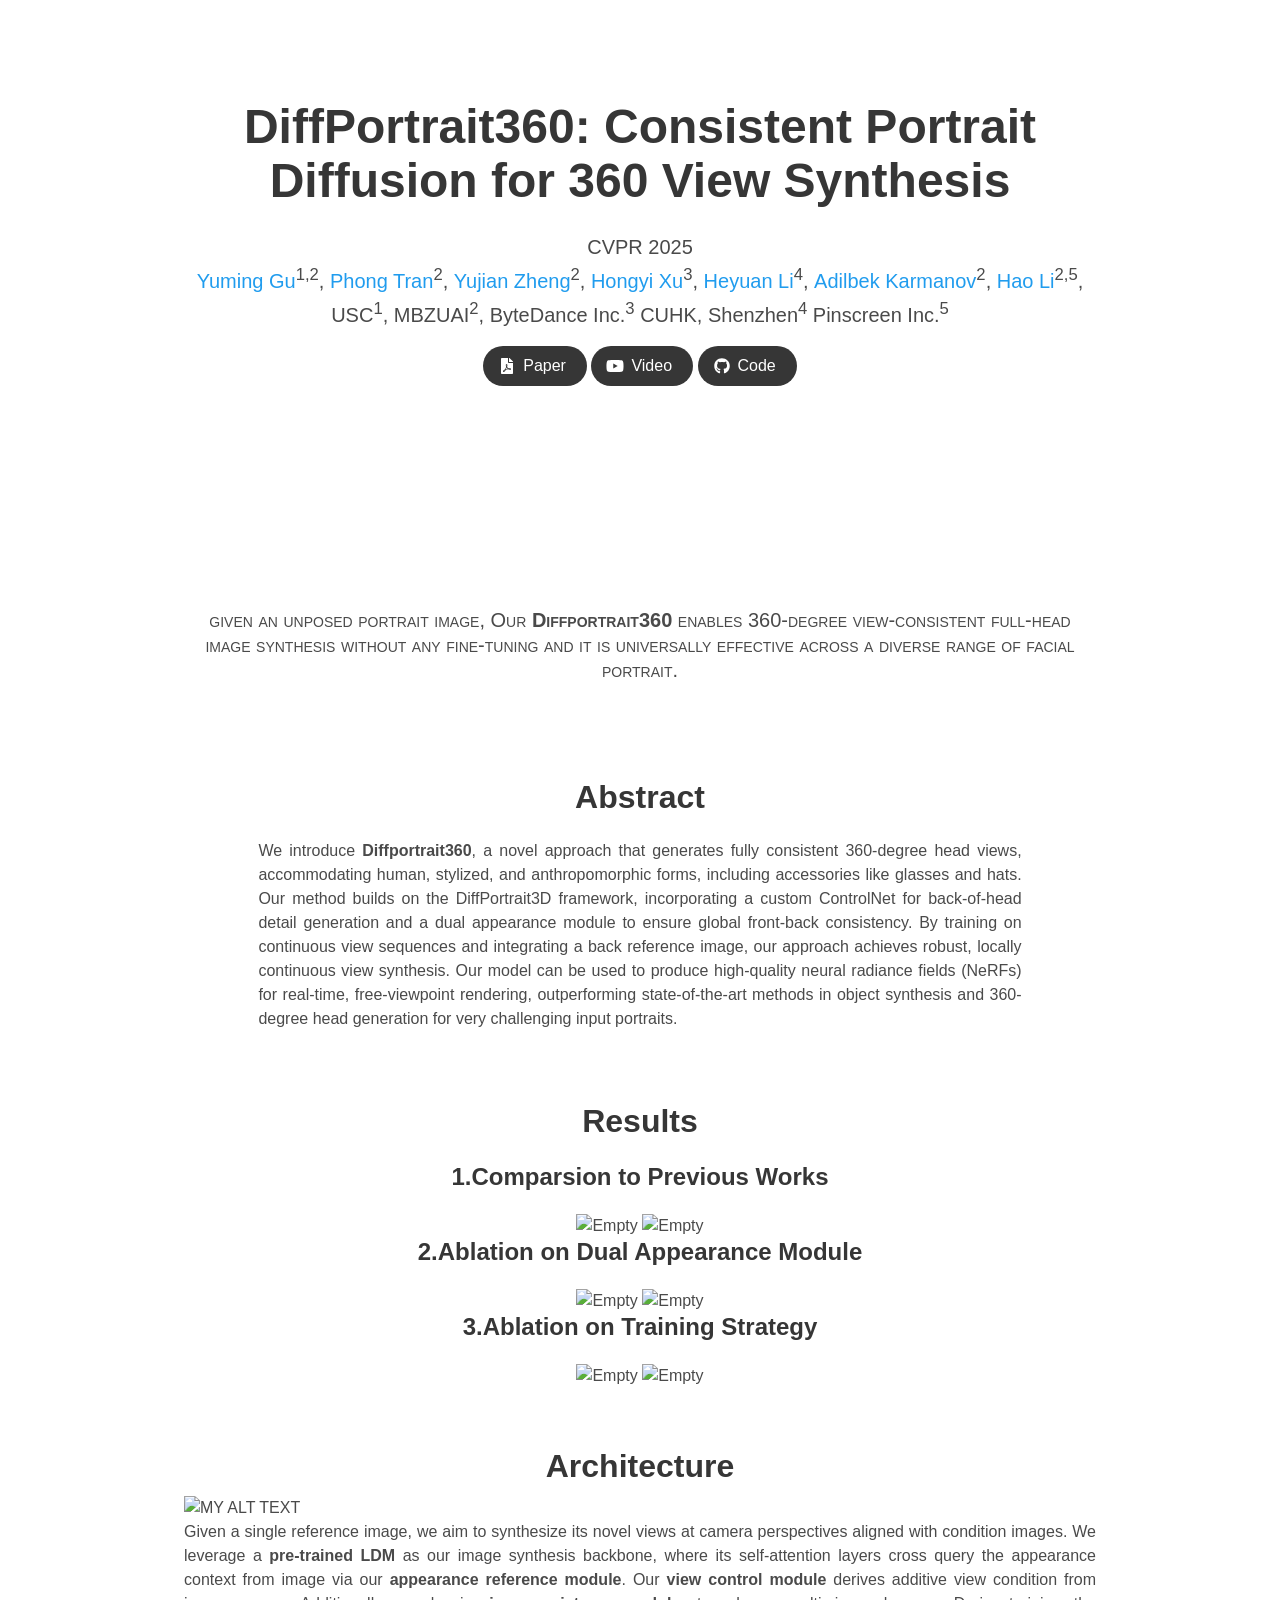
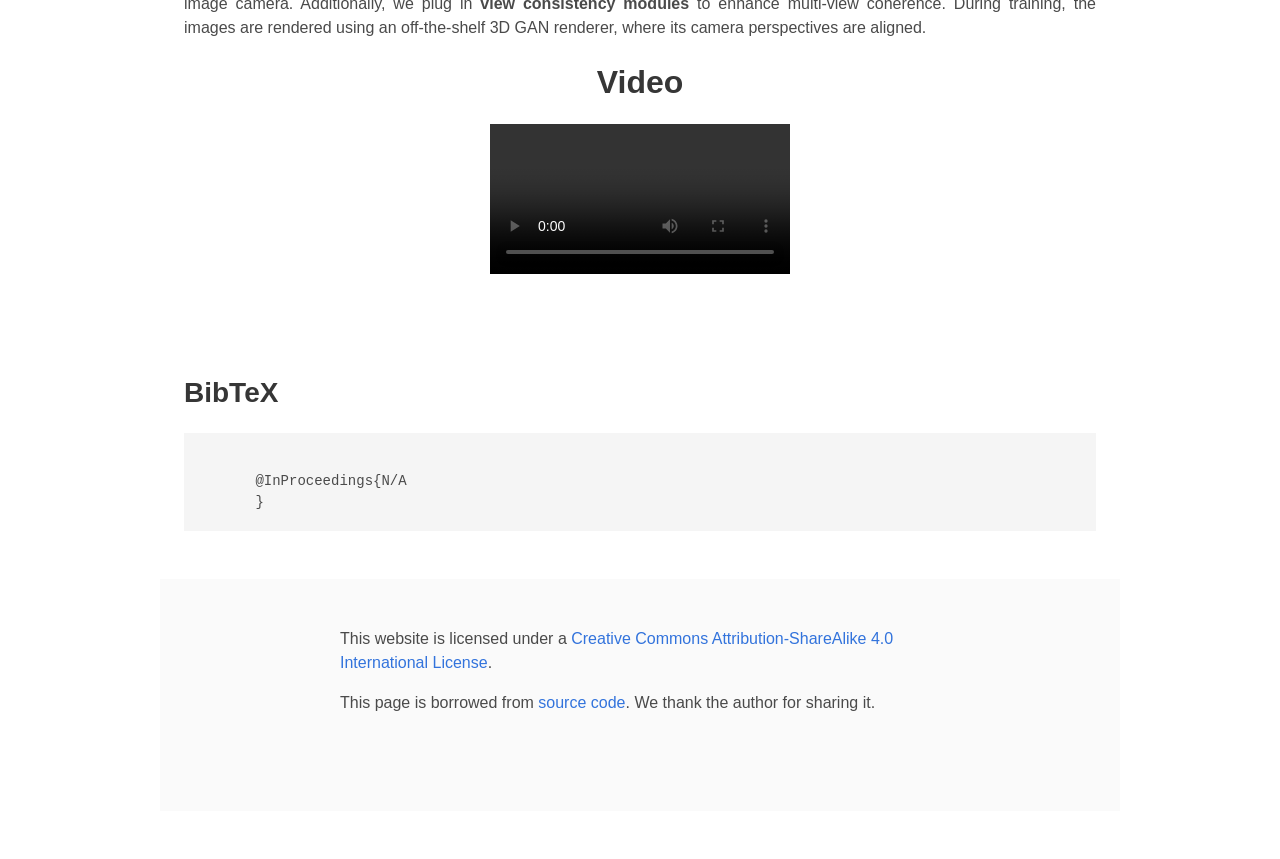
==== commit cd836742: "update" ====
--- a/DiffPortrait360/index.html
+++ b/DiffPortrait360/index.html
@@ -5,7 +5,7 @@
   <meta name="description" content="DiffPortrait360: Consistent Portrait Diffusion for 360 View Synthesis">
   <meta name="keywords" content="Stable Diffusion, Image Synthesis, Face Synthesis, Head Synthesis">
   <meta name="viewport" content="width=device-width, initial-scale=1">
-  <title>DiffPortrait3D: Controllable Diffusion for Zero-Shot Portrait View Synthesis</title>
+  <title>DiffPortrait360: Consistent Portrait Diffusion for 360 View Synthesis</title>
   <link rel="icon" type="image/x-icon" href="./Diff360/uni.png">
 
 
@@ -44,7 +44,7 @@
     <div class="container is-max-desktop">
       <div class="columns is-centered">
         <div class="column has-text-centered">
-          <h1 class="title is-1 publication-title">DiffPortrait360: Controllable Diffusion for Zero-Shot Portrait View Synthesis</h1>
+          <h1 class="title is-1 publication-title">DiffPortrait360: Consistent Portrait Diffusion for 360 View Synthesis</h1>
           <div class="is-size-5 publication-authors">       
             <span class="author-block">CVPR 2025 </span>
           </div>
@@ -158,7 +158,7 @@
       </video> -->
 <!--       <b>Code to be updated...</b> -->
       <video id="matting-video" autoplay muted loop playsinline height="100%">
-        <source src="./Diff360/teaser_video.mp4"
+        <source src="./Diff360/Teaser_video.mp4"
                 type="video/mp4">
       </video>
       <h2 class="subtitle has-text-centered">
@@ -292,13 +292,7 @@
   <div class="container is-max-desktop content">
     <h2 class="title">BibTeX</h2>
     <pre><code>
-      @InProceedings{Gu_2024_CVPR,
-          author    = {Gu, Yuming and Xu, Hongyi and Xie, You and Song, Guoxian and Shi, Yichun and Chang, Di and Yang, Jing and Luo, Linjie},
-          title     = {DiffPortrait3D: Controllable Diffusion for Zero-Shot Portrait View Synthesis},
-          booktitle = {Proceedings of the IEEE/CVF Conference on Computer Vision and Pattern Recognition (CVPR)},
-          month     = {June},
-          year      = {2024},
-          pages     = {10456-10465}
+      @InProceedings{N/A
       }
 </code></pre>
 <!--         <pre> To be updated..</pre> -->
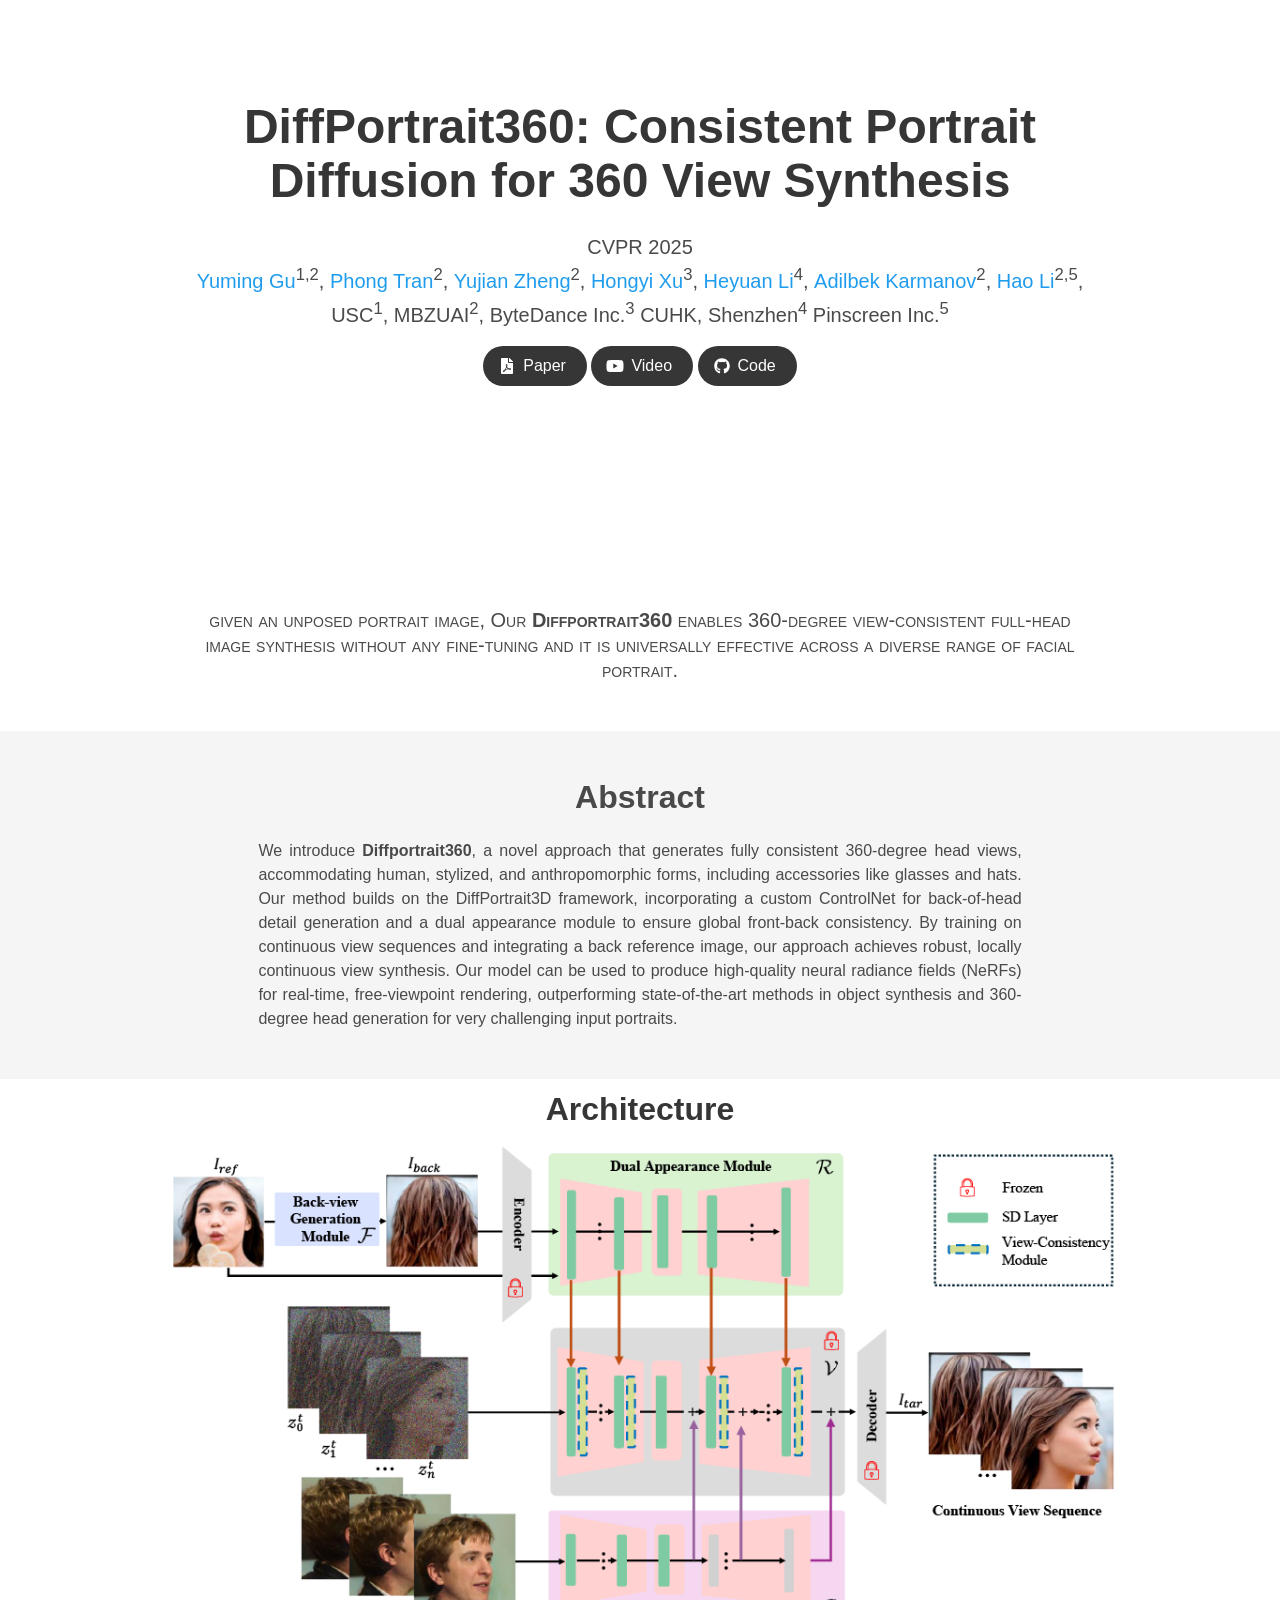
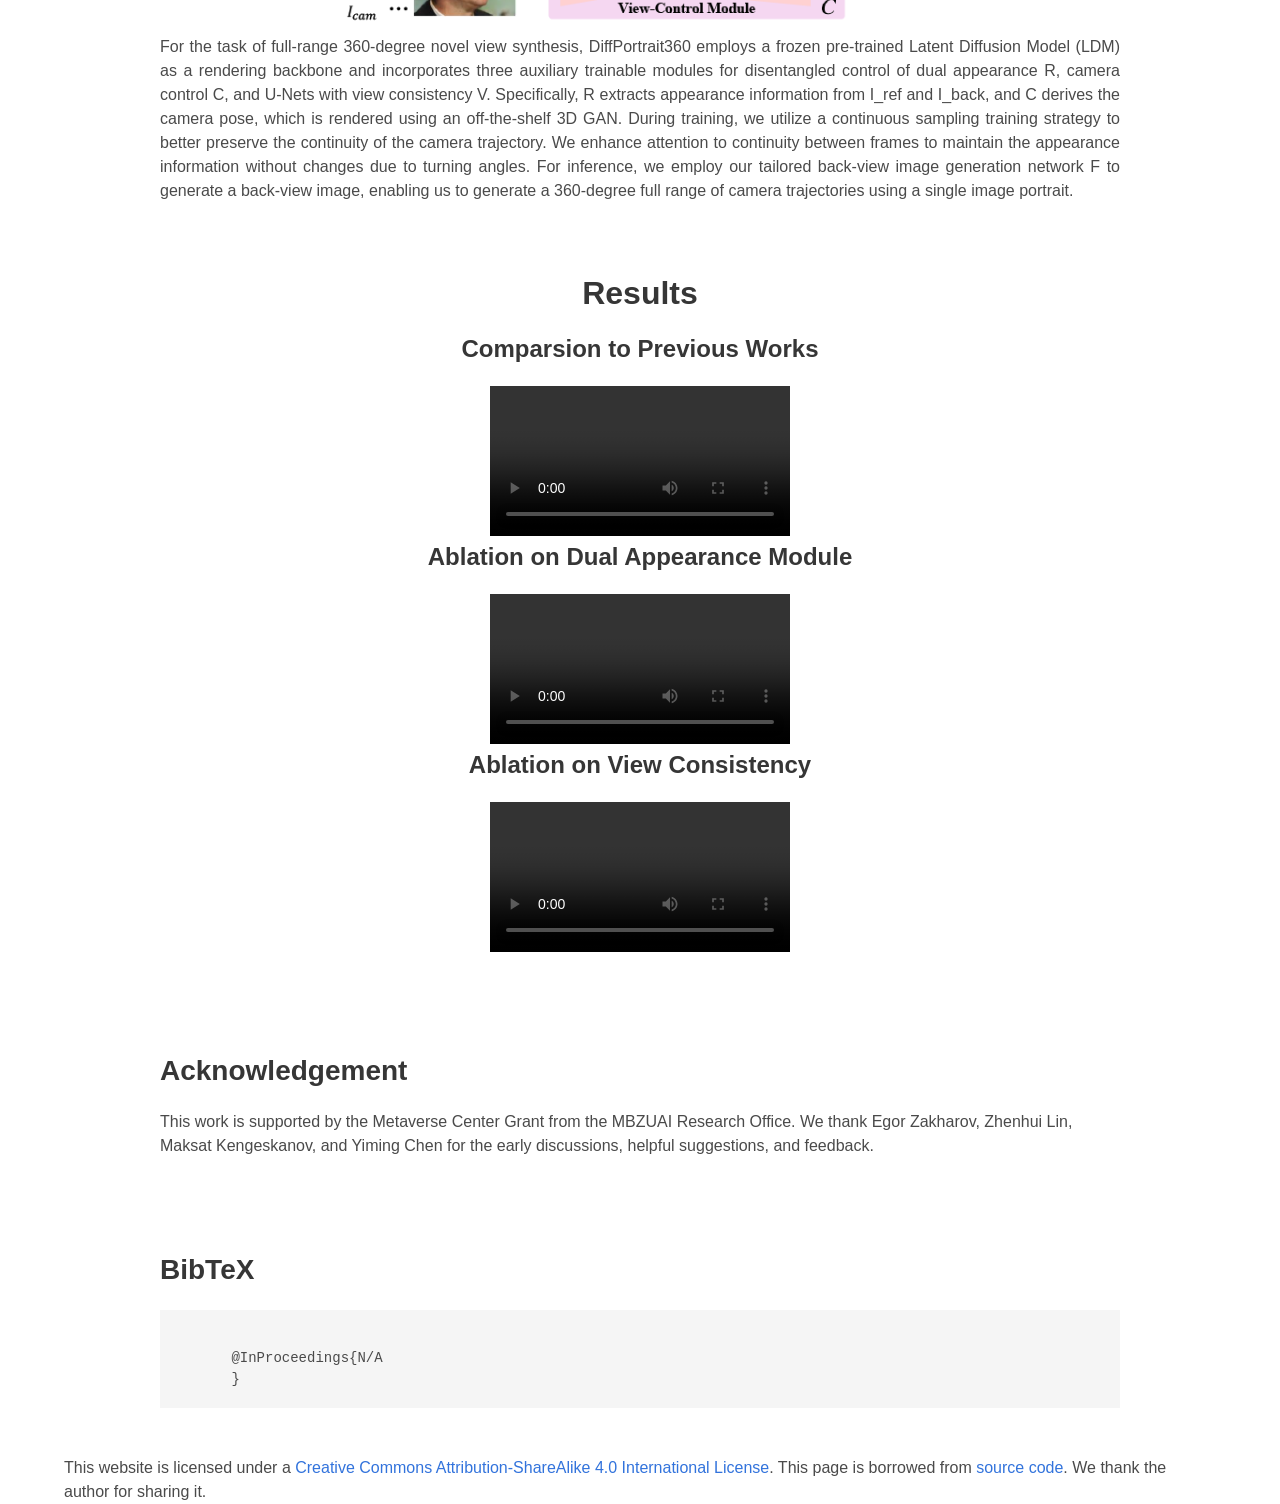
==== commit 959b4f27: "update" ====
--- a/DiffPortrait360/index.html
+++ b/DiffPortrait360/index.html
@@ -168,7 +168,7 @@
   </div>
 </section>
 
-<section class="section">
+<section class="section hero is-light">
   <div class="container is-max-desktop">
     <!-- Abstract. -->
     <div class="columns is-centered has-text-centered">
@@ -181,40 +181,25 @@
         </div>
       </div>
     </div>
-<!-- <section class="hero is-light is-small">
-  <br>
-  <br>
-  <div class="columns is-centered has-text-centered">
-  
-  <h2 class="title is-3">Novel View Synthesis Result</h2> 
-</div>
-<div class="column is-full-width">
-    <div class="container">
-      
-      <div id="results-carousel" class="carousel results-carousel">
-        
-        <div class="item">
-          <img src="Diff360/div1.png" alt="Comparison" width="800"/>
-        </div>
-        <div class="item">
-          <img src="Diff360/div2.png" alt="MY ALT TEXT" width="800"/>
-        </div>
-        <div class="item">
-          <img src="Diff360/div3.png" alt="MY ALT TEXT" width="800"/>
-        </div>
-        <div class="item">
-          <img src="Diff360/div4.png" alt="MY ALT TEXT" width="800"/>
-        </div>
-        <div class="item">
-          <img src="Diff360/div5.png" alt="MY ALT TEXT" width="800"/>
-        </div>
-        <div class="item">
-          <img src="Diff360/div6.png" alt="MY ALT TEXT" width="800"/>
-        </div>
-      </div>
-  </div>
-  </div>
-</section> -->
+  </section>
+
+  <section class="hero is-small">
+    <div class="hero-body">
+      <div class="container is-max-desktop">
+        <!-- Paper video. -->
+        <div class="columns is-centered has-text-centered">
+        <h2 class="title is-3">Architecture</h2> 
+      </div>
+      <img src="./Diff360/pipeline.png" style="max-width: 100%;" alt="MY ALT TEXT"/>
+          <div class="content has-text-justified">
+            <p>
+              For the task of full-range 360-degree novel view synthesis, DiffPortrait360 employs a frozen pre-trained Latent Diffusion Model (LDM) as a rendering backbone and incorporates three auxiliary trainable modules for disentangled control of dual appearance R, camera control C, and U-Nets with view consistency V. Specifically, R extracts appearance information from I_ref and I_back, and C derives the camera pose, which is rendered using an off-the-shelf 3D GAN. During training, we utilize a continuous sampling training strategy to better preserve the continuity of the camera trajectory. We enhance attention to continuity between frames to maintain the appearance information without changes due to turning angles. For inference, we employ our tailored back-view image generation network F to generate a back-view image, enabling us to generate a 360-degree full range of camera trajectories using a single image portrait.   
+              <br>
+            </p>
+          </div>
+      </div>
+    </div>
+  </section>
 
 <section class="section">
   <div class="container is-max-desktop">
@@ -222,15 +207,21 @@
     <div class="columns is-centered has-text-centered">
       <div class="column is-full-width">
         <h2 class="title is-3">Results</h2>
-        <h3 class="title is-4">1.Comparsion to Previous Works</h3>
-        <img src="Diff360/div5.png" class="interpolation-image" alt="Empty"/>
-        <img src="Diff360/div6.png" class="interpolation-image" alt="Empty"/>
-        <h3 class="title is-4">2.Ablation on Dual Appearance Module</h3>
-        <img src="Diff360/div1.png" class="interpolation-image" alt="Empty"/>
-        <img src="Diff360/div2.png" class="interpolation-image" alt="Empty"/>
-        <h3 class="title is-4">3.Ablation on Training Strategy</h3>
-        <img src="Diff360/div3.png" class="interpolation-image" alt="Empty"/>
-        <img src="Diff360/div4.png" class="interpolation-image" alt="Empty"/>
+        <h3 class="title is-4">Comparsion to Previous Works</h3>
+        <video id="matting-video" controls playsinline height="100%">
+          <source src="./Diff360/Comparsion1.mp4"
+                  type="video/mp4">
+          </video>
+        <h3 class="title is-4">Ablation on Dual Appearance Module</h3>
+        <video id="matting-video" controls playsinline height="100%">
+          <source src="./Diff360/dual.mp4"
+                  type="video/mp4">
+          </video>
+        <h3 class="title is-4">Ablation on View Consistency</h3>
+        <video id="matting-video" controls playsinline height="100%">
+          <source src="./Diff360/Ablation_seq.mp4"
+                  type="video/mp4">
+          </video>
         <!-- <p>
           Visualization of Novel View Synthesis Result. DiffPortrait3D shows superior generalization capability to novel view synthesis of wild portraits with unseen <b>appearances</b>, <b>expressions</b> and <b>styles</b>, even without any reliance on fine-tuning.
         </p> -->
@@ -247,45 +238,15 @@
 
 
 
-<section class="hero is-small">
-  <div class="hero-body">
-    <div class="container is-max-desktop">
-      <!-- Paper video. -->
-      <div class="columns is-centered has-text-centered">
-      <h2 class="title is-3">Architecture</h2> 
-    </div>
-    <img src="./Diff360/diff3d.png" style="max-width: 100%;" alt="MY ALT TEXT"/>
-        <div class="content has-text-justified">
-          <p>
-            Given a single reference image, we aim to synthesize its novel views at camera perspectives aligned with condition images. We leverage a <b>pre-trained LDM</b> as our image synthesis backbone, where its self-attention layers cross query the appearance context from image via our <b>appearance reference module</b>. Our <b>view control module</b> derives additive view condition from image camera. Additionally, we plug in <b>view consistency modules</b> to enhance multi-view coherence. During training, the images are rendered using an off-the-shelf 3D GAN renderer, where its camera perspectives are aligned. 
-            <br>
-          </p>
-        </div>
-    </div>
-  </div>
-</section>
-
-
-<section class="hero teaser">
-  <div class="container is-max-desktop">
-    <div class="hero-body">
-<!--       <video id="teaser" autoplay muted loop playsinline height="100%">
-        <source src="./images/mri_demo.gif"
-                type="video/gif">
-      </video> -->
-<!--       <b>Code to be updated...</b> -->
-<div class="columns is-centered has-text-centered">
-  <div class="column is-fifths-fifths">
-      <h2 class="title is-3">Video</h2>
-      <div class="content has-text-justified">
-      <video id="matting-video" controls playsinline height="100%">
-        <source src="./Diff360/diff3DVideo.mp4"
-                type="video/mp4">
-        </video>
-      </div>
-    </div>
-  </div>
-</div>
+
+
+<section class="section" id="Acknowledgement">
+  <div class="container is-max-desktop content">
+    <h2 class="title">Acknowledgement</h2>
+    <p>
+      This work is supported by the Metaverse Center Grant from the MBZUAI Research Office. We thank Egor Zakharov, Zhenhui Lin, Maksat Kengeskanov, and Yiming Chen for the early discussions, helpful suggestions, and feedback.
+    </p>
+  </div>
 </section>
 
 <section class="section" id="BibTeX">
@@ -302,23 +263,15 @@
 
 
 
-<footer class="footer">
   <div class="container">
-    <div class="columns is-centered">
-      <div class="column is-8">
         <div class="content">
           <p>
             This website is licensed under a <a rel="license" href="http://creativecommons.org/licenses/by-sa/4.0/">Creative
-            Commons Attribution-ShareAlike 4.0 International License</a>.
+            Commons Attribution-ShareAlike 4.0 International License</a>. This page is borrowed from <a href="https://github.com/nerfies/nerfies.github.io">source code</a>. We thank the author for sharing it.
           </p>
-          <p>
-            This page is borrowed from <a href="https://github.com/nerfies/nerfies.github.io">source code</a>. We thank the author for sharing it.
-          </p>
-        </div>
-      </div>
-    </div>
-  </div>
-</footer>
+    </div>
+  </div>
+
 
 
 
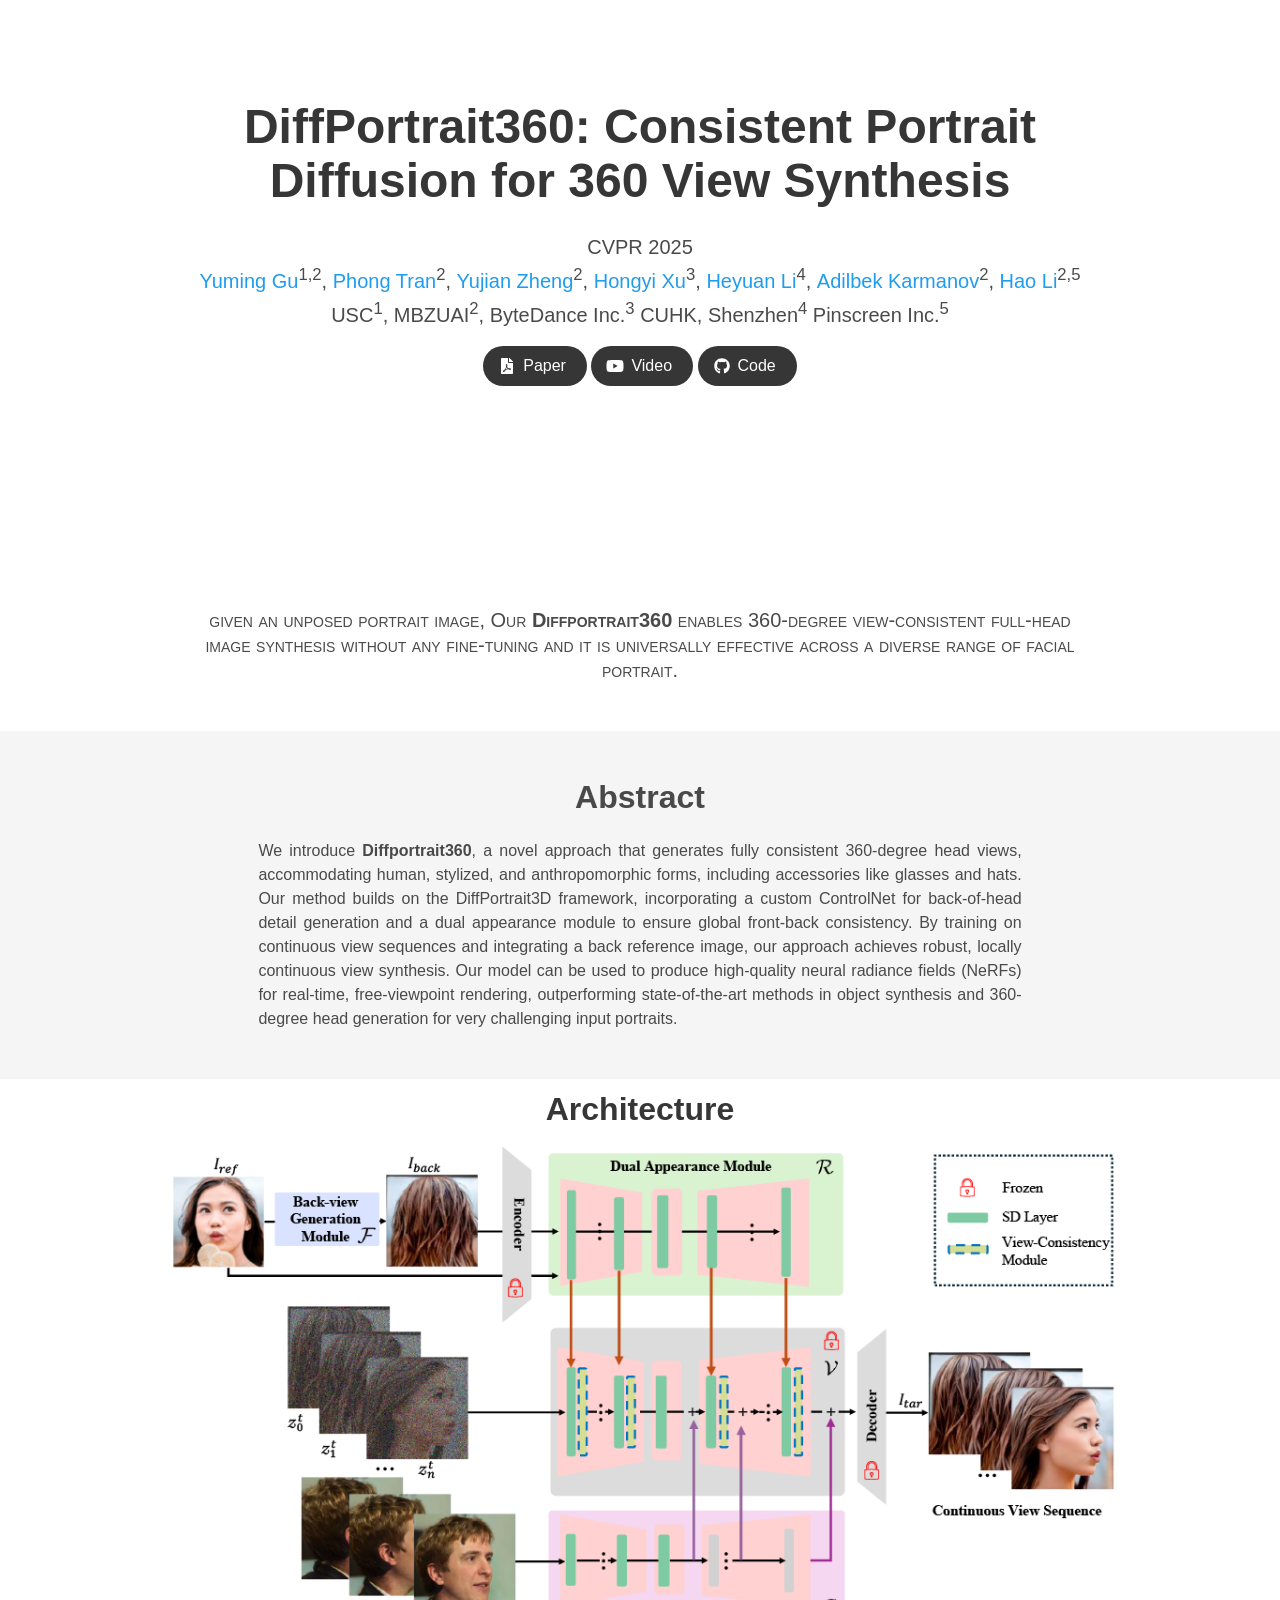
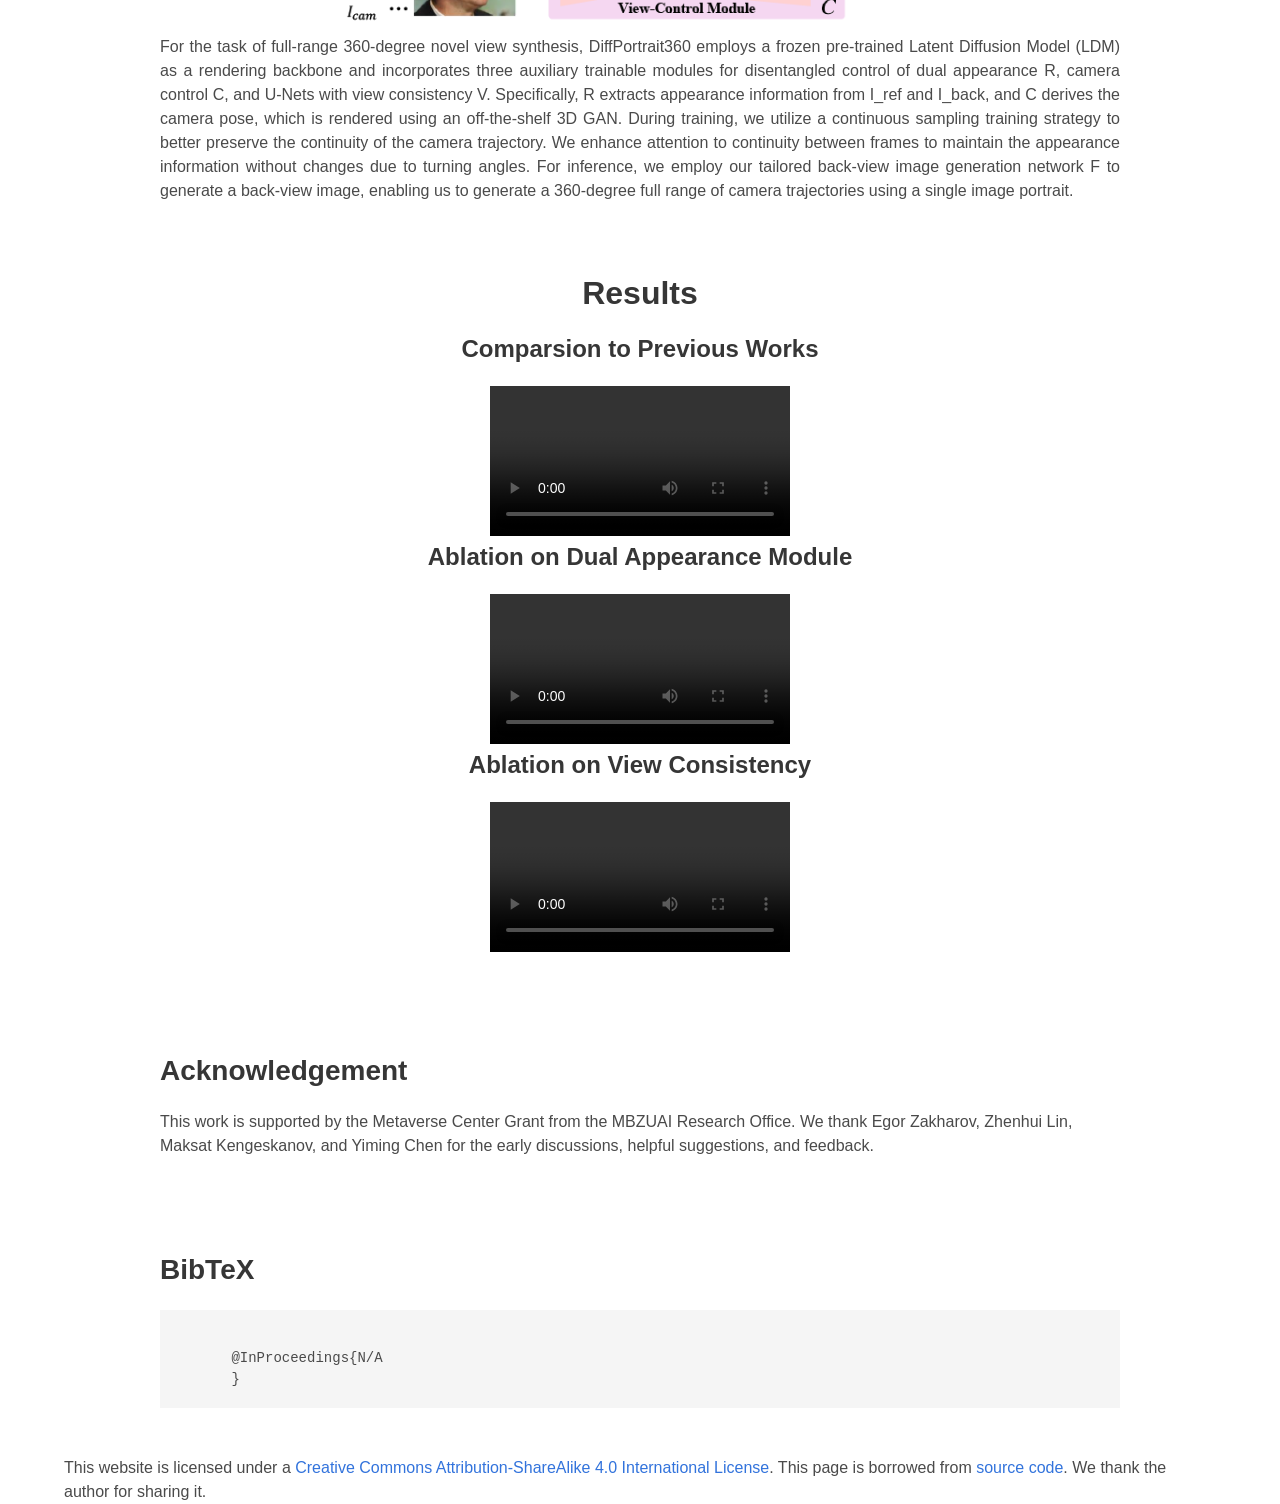
==== commit f1939246: "update" ====
--- a/DiffPortrait360/index.html
+++ b/DiffPortrait360/index.html
@@ -62,7 +62,7 @@
             <span class="author-block">
               <a href="https://www.linkedin.com/in/adilbek-karmanov/?originalSubdomain=ae">Adilbek Karmanov</a><sup>2</sup>,</span>
               <span class="author-block">
-                <a href="https://www.hao-li.com">Hao Li</a><sup>2,5</sup>,</span>
+                <a href="https://www.hao-li.com">Hao Li</a><sup>2,5</sup></span>
           </div>
 
           <div class="is-size-5 publication-authors">
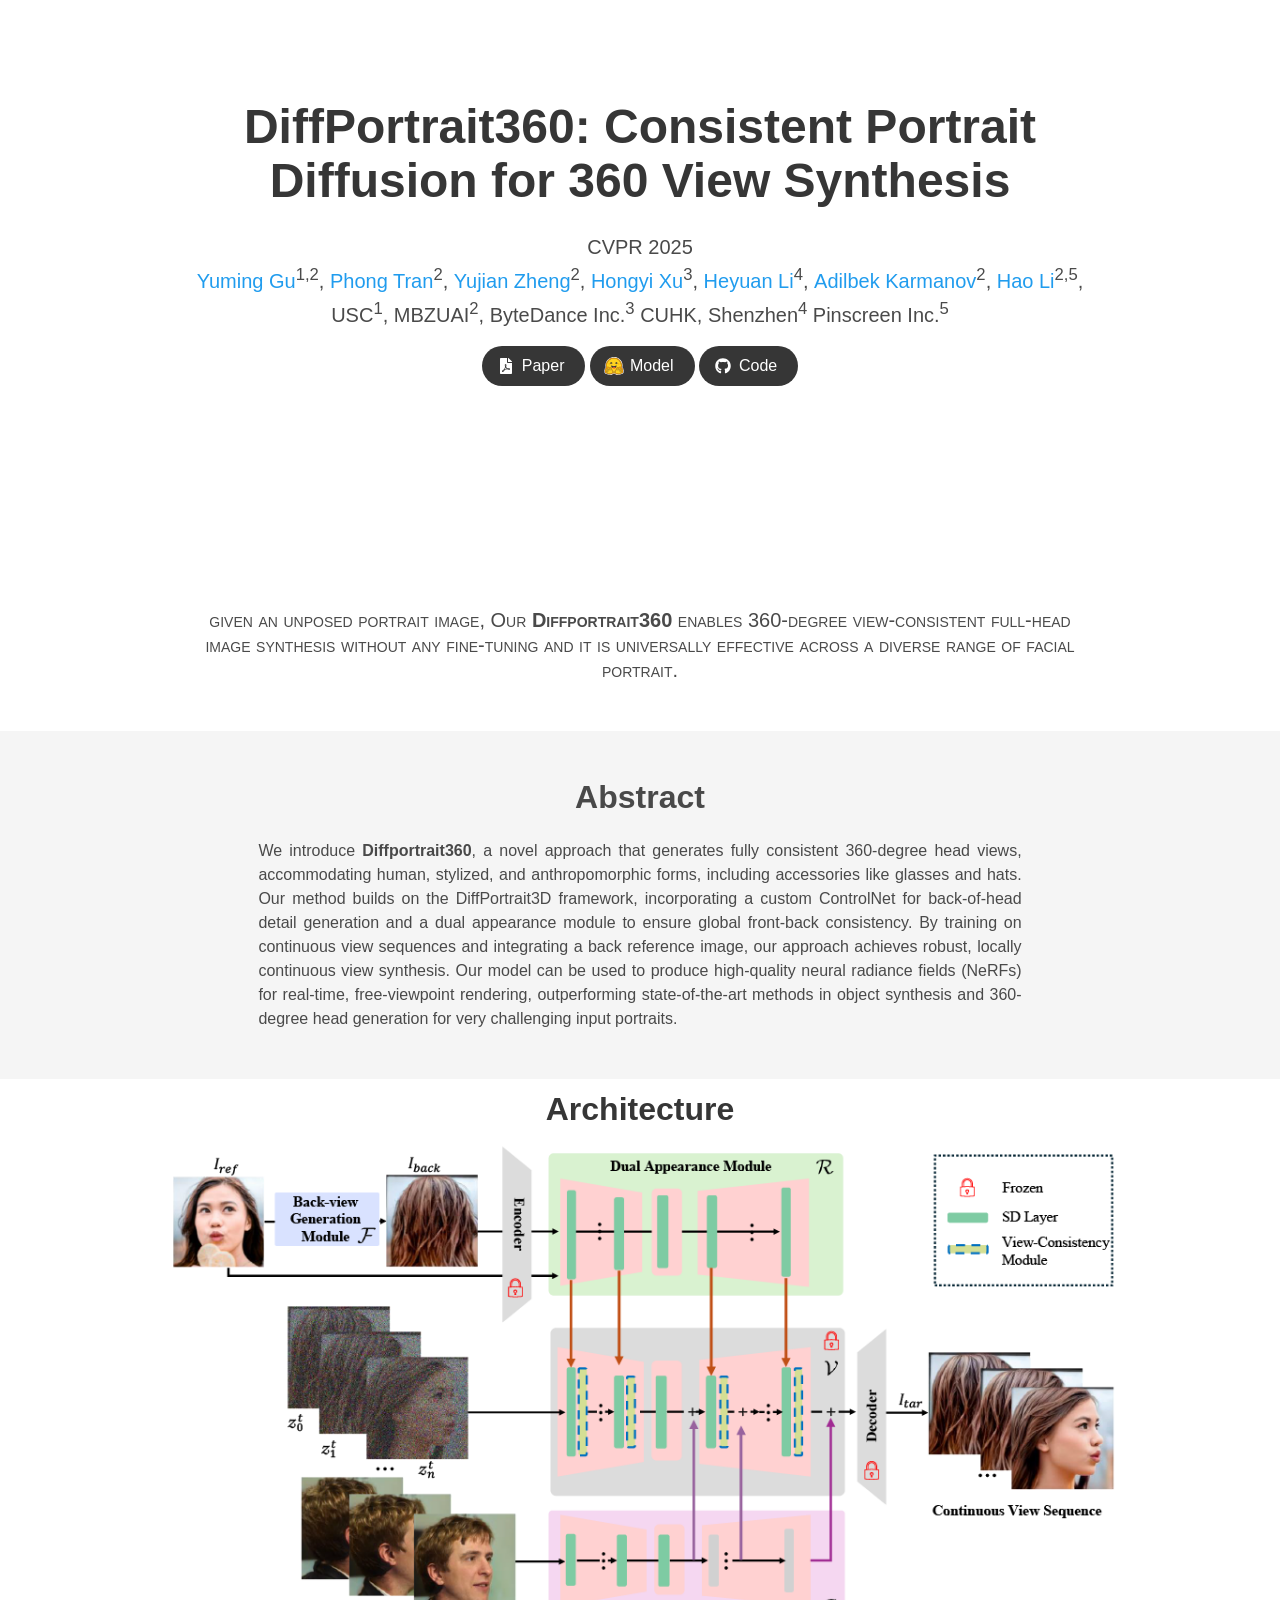
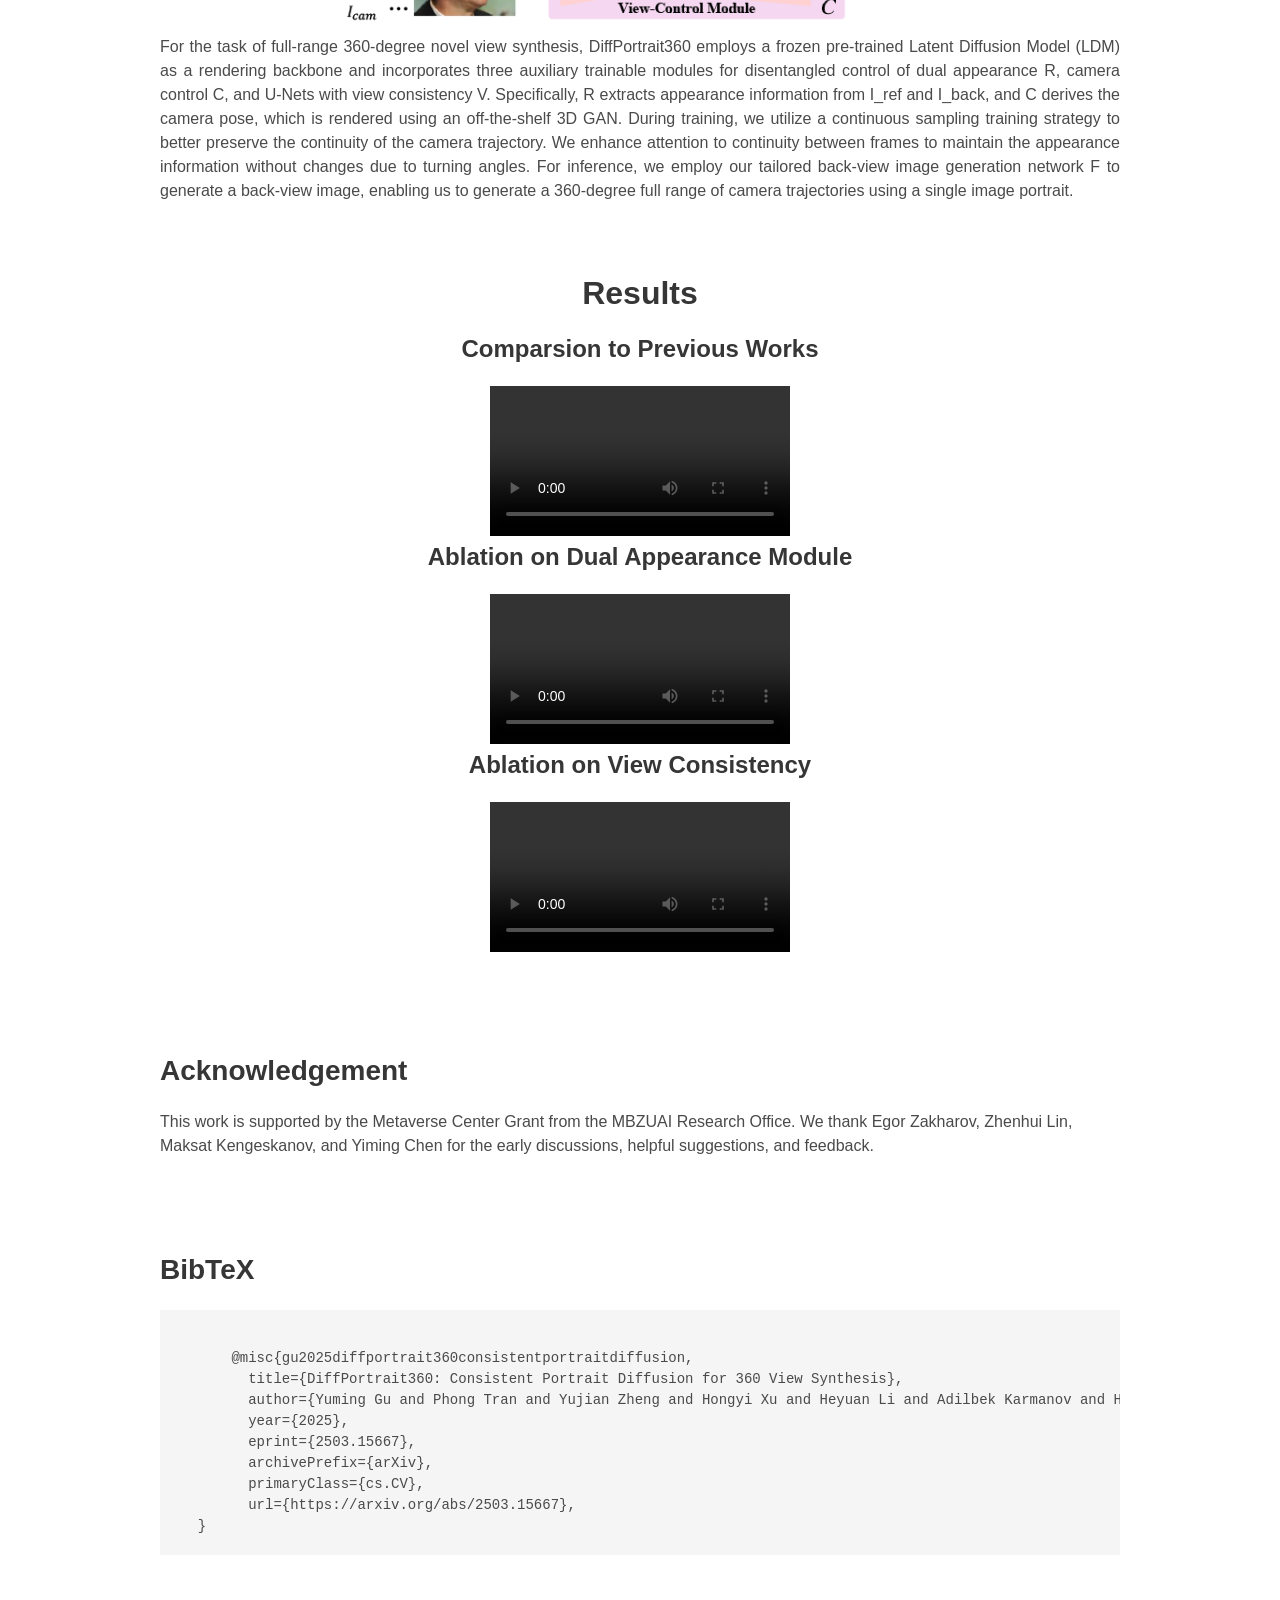
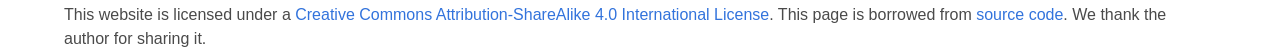
==== commit 4104e75f: "update" ====
--- a/DiffPortrait360/index.html
+++ b/DiffPortrait360/index.html
@@ -62,7 +62,7 @@
             <span class="author-block">
               <a href="https://www.linkedin.com/in/adilbek-karmanov/?originalSubdomain=ae">Adilbek Karmanov</a><sup>2</sup>,</span>
               <span class="author-block">
-                <a href="https://www.hao-li.com">Hao Li</a><sup>2,5</sup></span>
+                <a href="https://www.hao-li.com">Hao Li</a><sup>2,5</sup>,</span>
           </div>
 
           <div class="is-size-5 publication-authors">
@@ -75,7 +75,7 @@
             <div class="publication-links">
               <!-- PDF Link. -->
               <span class="link-block">
-                <a href="https://freedomgu.github.io/" class="external-link button is-normal is-rounded is-dark">
+                <a href="https://arxiv.org/abs/2503.15667" class="external-link button is-normal is-rounded is-dark">
                   <span class="icon">
                       <svg class="svg-inline--fa fa-file-pdf fa-w-12" aria-hidden="true" focusable="false" data-prefix="fas" data-icon="file-pdf" role="img" xmlns="http://www.w3.org/2000/svg" viewBox="0 0 384 512" data-fa-i2svg=""><path fill="currentColor" d="M181.9 256.1c-5-16-4.9-46.9-2-46.9 8.4 0 7.6 36.9 2 46.9zm-1.7 47.2c-7.7 20.2-17.3 43.3-28.4 62.7 18.3-7 39-17.2 62.9-21.9-12.7-9.6-24.9-23.4-34.5-40.8zM86.1 428.1c0 .8 13.2-5.4 34.9-40.2-6.7 6.3-29.1 24.5-34.9 40.2zM248 160h136v328c0 13.3-10.7 24-24 24H24c-13.3 0-24-10.7-24-24V24C0 10.7 10.7 0 24 0h200v136c0 13.2 10.8 24 24 24zm-8 171.8c-20-12.2-33.3-29-42.7-53.8 4.5-18.5 11.6-46.6 6.2-64.2-4.7-29.4-42.4-26.5-47.8-6.8-5 18.3-.4 44.1 8.1 77-11.6 27.6-28.7 64.6-40.8 85.8-.1 0-.1.1-.2.1-27.1 13.9-73.6 44.5-54.5 68 5.6 6.9 16 10 21.5 10 17.9 0 35.7-18 61.1-61.8 25.8-8.5 54.1-19.1 79-23.2 21.7 11.8 47.1 19.5 64 19.5 29.2 0 31.2-32 19.7-43.4-13.9-13.6-54.3-9.7-73.6-7.2zM377 105L279 7c-4.5-4.5-10.6-7-17-7h-6v128h128v-6.1c0-6.3-2.5-12.4-7-16.9zm-74.1 255.3c4.1-2.7-2.5-11.9-42.8-9 37.1 15.8 42.8 9 42.8 9z"></path></svg><!-- <i class="fas fa-file-pdf"></i> Font Awesome fontawesome.com -->
                   </span>
@@ -84,16 +84,16 @@
               </span>
               <!-- Video Link. -->
               <span class="link-block">
-                <a href="https://freedomgu.github.io/" class="external-link button is-normal is-rounded is-dark">
+                <a href="https://huggingface.co/gym890/diffportrait360" class="external-link button is-normal is-rounded is-dark">
                   <span class="icon">
-                      <svg class="svg-inline--fa fa-youtube fa-w-18" aria-hidden="true" focusable="false" data-prefix="fab" data-icon="youtube" role="img" xmlns="http://www.w3.org/2000/svg" viewBox="0 0 576 512" data-fa-i2svg=""><path fill="currentColor" d="M549.655 124.083c-6.281-23.65-24.787-42.276-48.284-48.597C458.781 64 288 64 288 64S117.22 64 74.629 75.486c-23.497 6.322-42.003 24.947-48.284 48.597-11.412 42.867-11.412 132.305-11.412 132.305s0 89.438 11.412 132.305c6.281 23.65 24.787 41.5 48.284 47.821C117.22 448 288 448 288 448s170.78 0 213.371-11.486c23.497-6.321 42.003-24.171 48.284-47.821 11.412-42.867 11.412-132.305 11.412-132.305s0-89.438-11.412-132.305zm-317.51 213.508V175.185l142.739 81.205-142.739 81.201z"></path></svg><!-- <i class="fab fa-youtube"></i> Font Awesome fontawesome.com -->
+                    <img src="./Diff360/hf-logo.svg" alt="Button Image">
                   </span>
-                  <span>Video</span>
+                  <span>Model</span>
                 </a>
               </span>
               <!-- Code Link. -->
               <span class="link-block">
-                <a href="https://freedomgu.github.io/" class="external-link button is-normal is-rounded is-dark">
+                <a href="https://github.com/FreedomGu/DiffPortrait360/" class="external-link button is-normal is-rounded is-dark">
                   <span class="icon">
                       <svg class="svg-inline--fa fa-github fa-w-16" aria-hidden="true" focusable="false" data-prefix="fab" data-icon="github" role="img" xmlns="http://www.w3.org/2000/svg" viewBox="0 0 496 512" data-fa-i2svg=""><path fill="currentColor" d="M165.9 397.4c0 2-2.3 3.6-5.2 3.6-3.3.3-5.6-1.3-5.6-3.6 0-2 2.3-3.6 5.2-3.6 3-.3 5.6 1.3 5.6 3.6zm-31.1-4.5c-.7 2 1.3 4.3 4.3 4.9 2.6 1 5.6 0 6.2-2s-1.3-4.3-4.3-5.2c-2.6-.7-5.5.3-6.2 2.3zm44.2-1.7c-2.9.7-4.9 2.6-4.6 4.9.3 2 2.9 3.3 5.9 2.6 2.9-.7 4.9-2.6 4.6-4.6-.3-1.9-3-3.2-5.9-2.9zM244.8 8C106.1 8 0 113.3 0 252c0 110.9 69.8 205.8 169.5 239.2 12.8 2.3 17.3-5.6 17.3-12.1 0-6.2-.3-40.4-.3-61.4 0 0-70 15-84.7-29.8 0 0-11.4-29.1-27.8-36.6 0 0-22.9-15.7 1.6-15.4 0 0 24.9 2 38.6 25.8 21.9 38.6 58.6 27.5 72.9 20.9 2.3-16 8.8-27.1 16-33.7-55.9-6.2-112.3-14.3-112.3-110.5 0-27.5 7.6-41.3 23.6-58.9-2.6-6.5-11.1-33.3 2.6-67.9 20.9-6.5 69 27 69 27 20-5.6 41.5-8.5 62.8-8.5s42.8 2.9 62.8 8.5c0 0 48.1-33.6 69-27 13.7 34.7 5.2 61.4 2.6 67.9 16 17.7 25.8 31.5 25.8 58.9 0 96.5-58.9 104.2-114.8 110.5 9.2 7.9 17 22.9 17 46.4 0 33.7-.3 75.4-.3 83.6 0 6.5 4.6 14.4 17.3 12.1C428.2 457.8 496 362.9 496 252 496 113.3 383.5 8 244.8 8zM97.2 352.9c-1.3 1-1 3.3.7 5.2 1.6 1.6 3.9 2.3 5.2 1 1.3-1 1-3.3-.7-5.2-1.6-1.6-3.9-2.3-5.2-1zm-10.8-8.1c-.7 1.3.3 2.9 2.3 3.9 1.6 1 3.6.7 4.3-.7.7-1.3-.3-2.9-2.3-3.9-2-.6-3.6-.3-4.3.7zm32.4 35.6c-1.6 1.3-1 4.3 1.3 6.2 2.3 2.3 5.2 2.6 6.5 1 1.3-1.3.7-4.3-1.3-6.2-2.2-2.3-5.2-2.6-6.5-1zm-11.4-14.7c-1.6 1-1.6 3.6 0 5.9 1.6 2.3 4.3 3.3 5.6 2.3 1.6-1.3 1.6-3.9 0-6.2-1.4-2.3-4-3.3-5.6-2z"></path></svg><!-- <i class="fab fa-github"></i> Font Awesome fontawesome.com -->
                   </span>
@@ -253,8 +253,15 @@
   <div class="container is-max-desktop content">
     <h2 class="title">BibTeX</h2>
     <pre><code>
-      @InProceedings{N/A
-      }
+      @misc{gu2025diffportrait360consistentportraitdiffusion,
+        title={DiffPortrait360: Consistent Portrait Diffusion for 360 View Synthesis}, 
+        author={Yuming Gu and Phong Tran and Yujian Zheng and Hongyi Xu and Heyuan Li and Adilbek Karmanov and Hao Li},
+        year={2025},
+        eprint={2503.15667},
+        archivePrefix={arXiv},
+        primaryClass={cs.CV},
+        url={https://arxiv.org/abs/2503.15667}, 
+  }
 </code></pre>
 <!--         <pre> To be updated..</pre> -->
   </div>
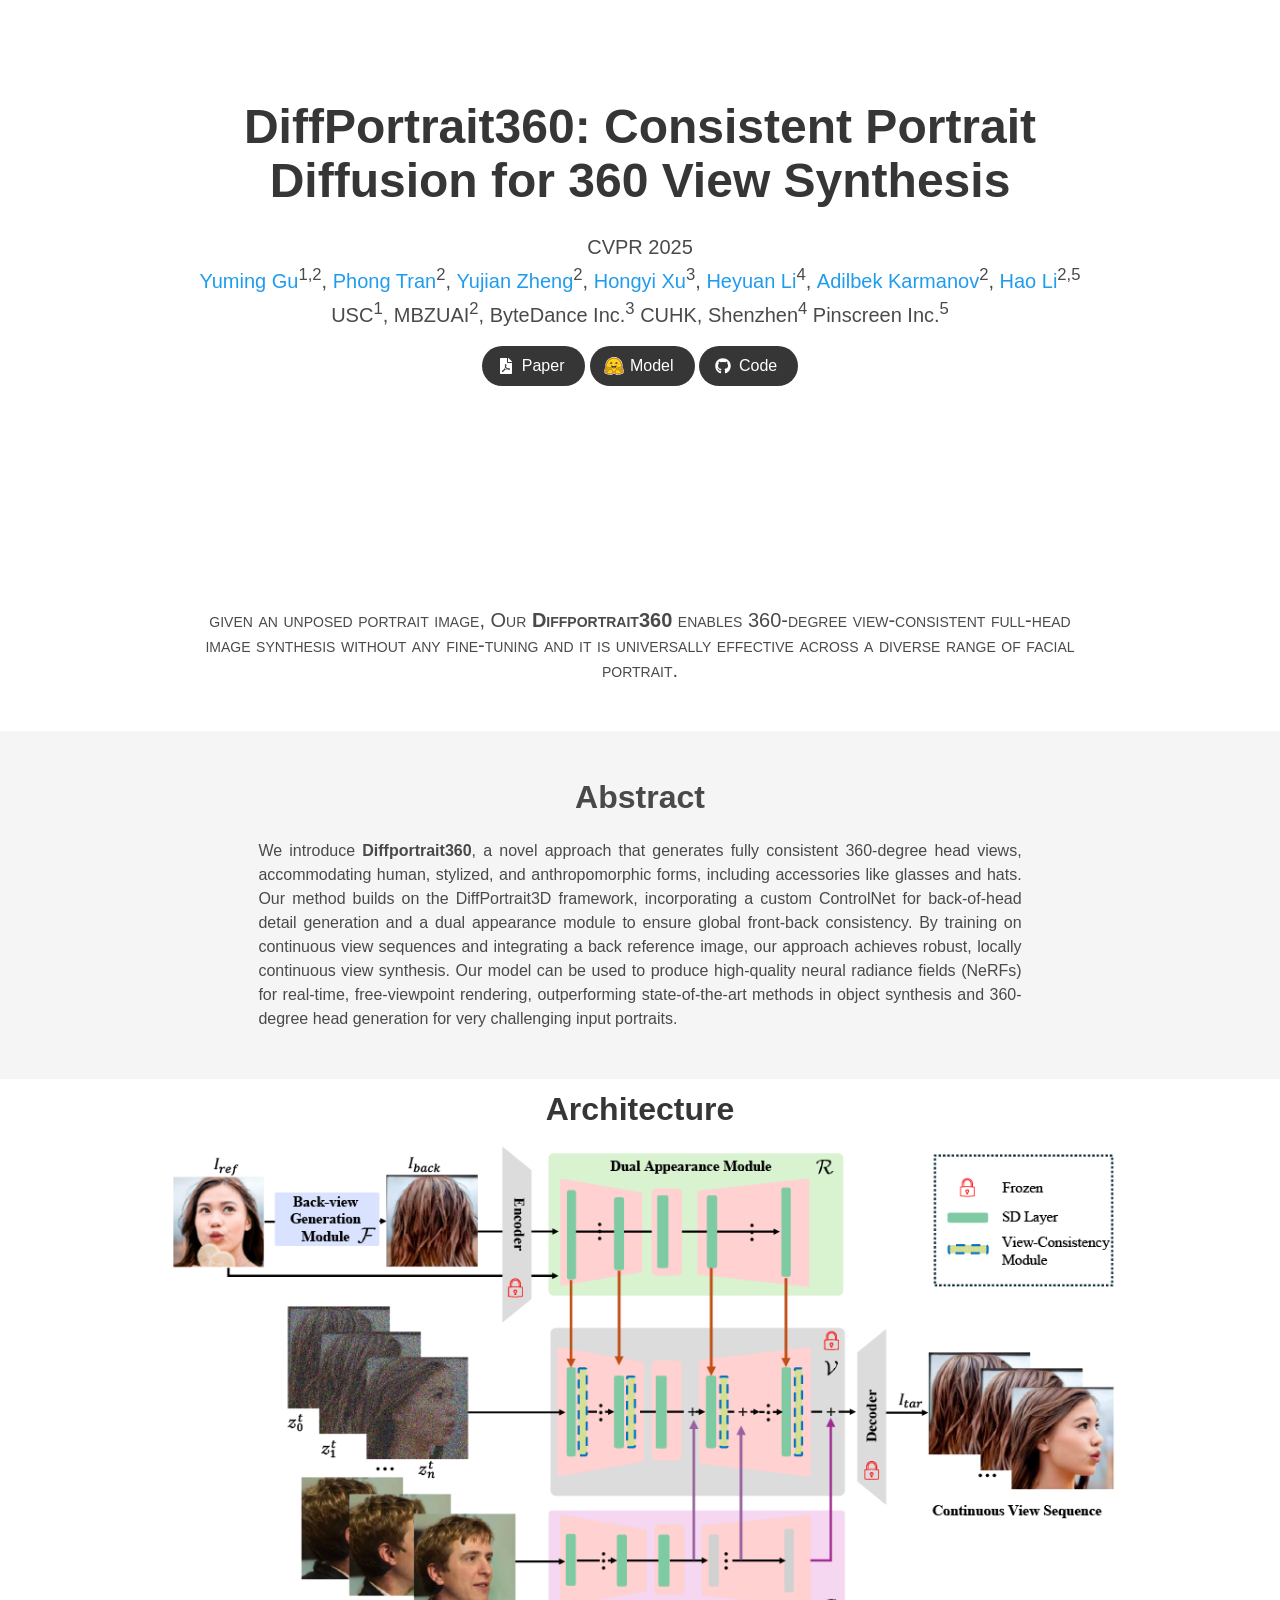
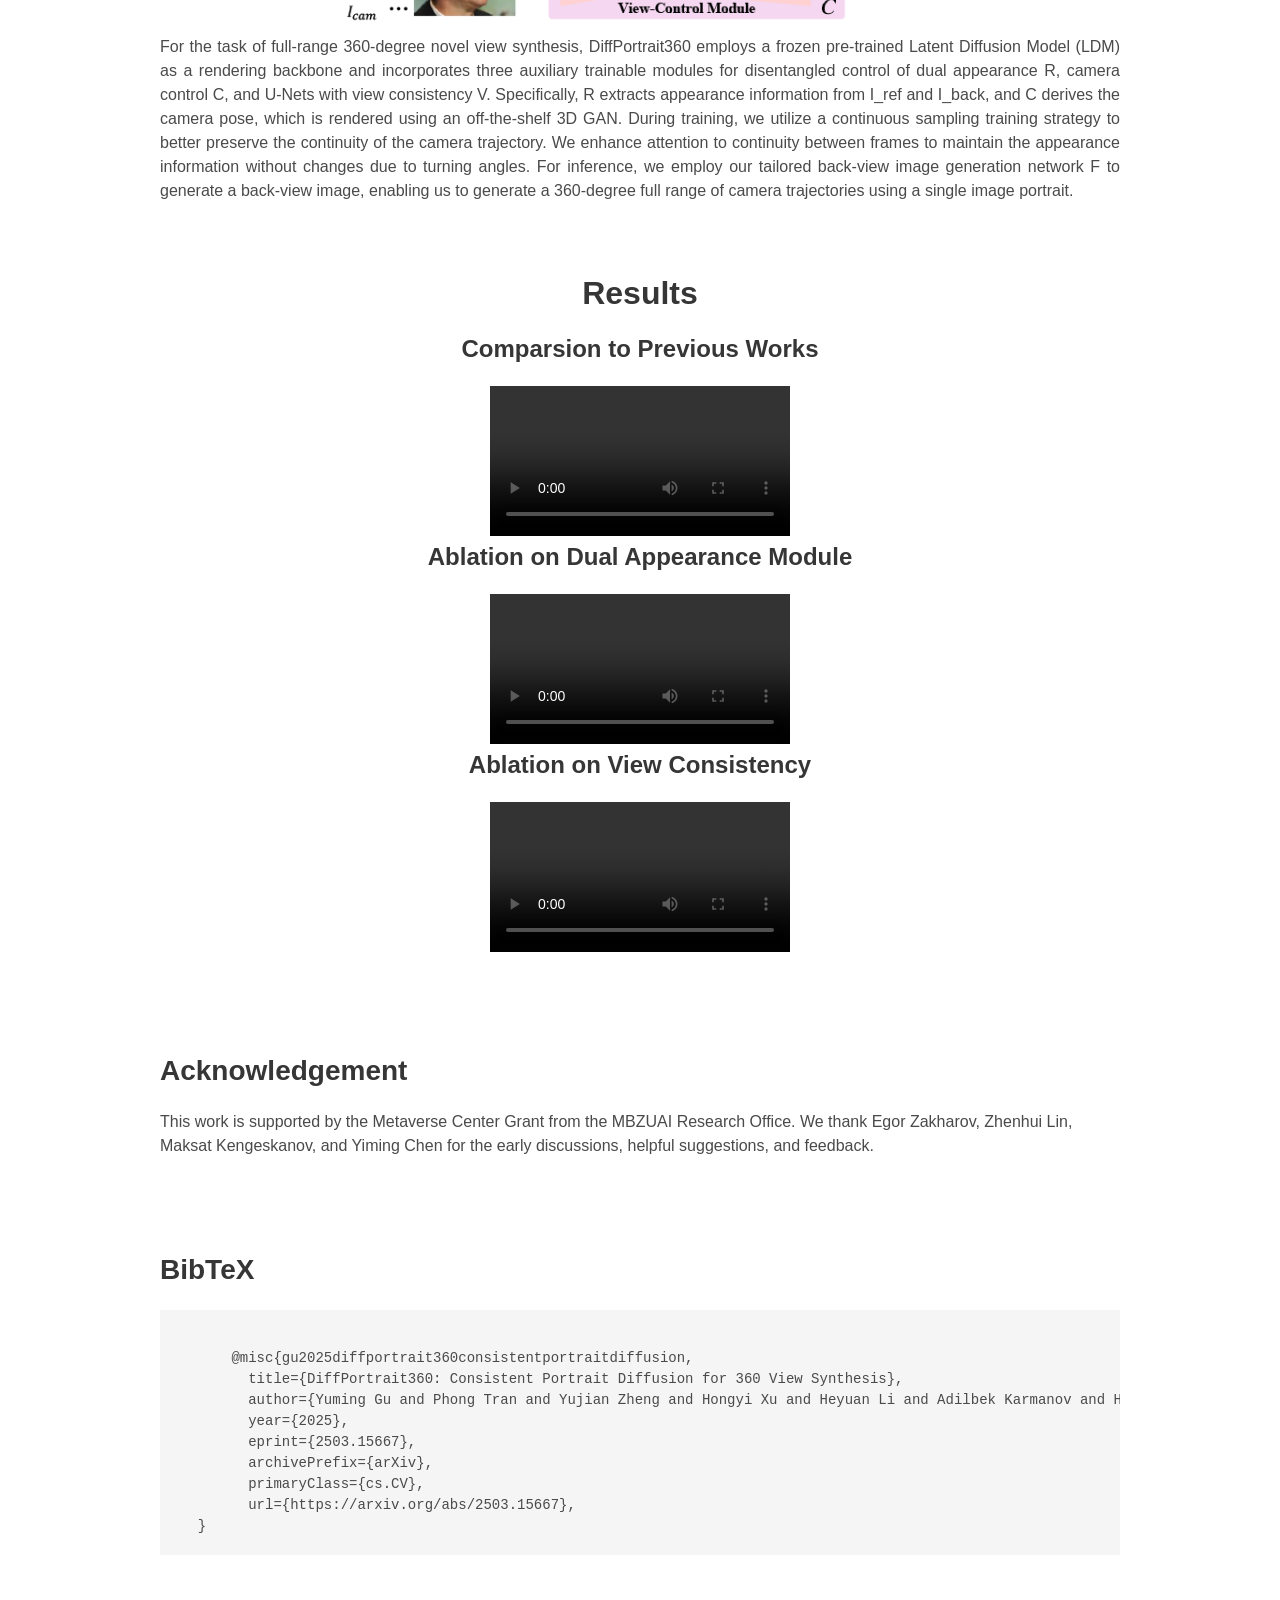
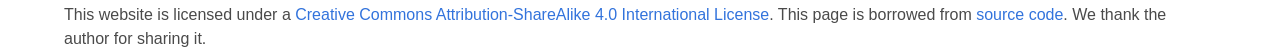
==== commit c3eb93b1: "Merge branch 'master' of https://github.com/FreedomGu/FreedomGu.github.io" ====
--- a/DiffPortrait360/index.html
+++ b/DiffPortrait360/index.html
@@ -62,7 +62,7 @@
             <span class="author-block">
               <a href="https://www.linkedin.com/in/adilbek-karmanov/?originalSubdomain=ae">Adilbek Karmanov</a><sup>2</sup>,</span>
               <span class="author-block">
-                <a href="https://www.hao-li.com">Hao Li</a><sup>2,5</sup>,</span>
+                <a href="https://www.hao-li.com">Hao Li</a><sup>2,5</sup></span>
           </div>
 
           <div class="is-size-5 publication-authors">
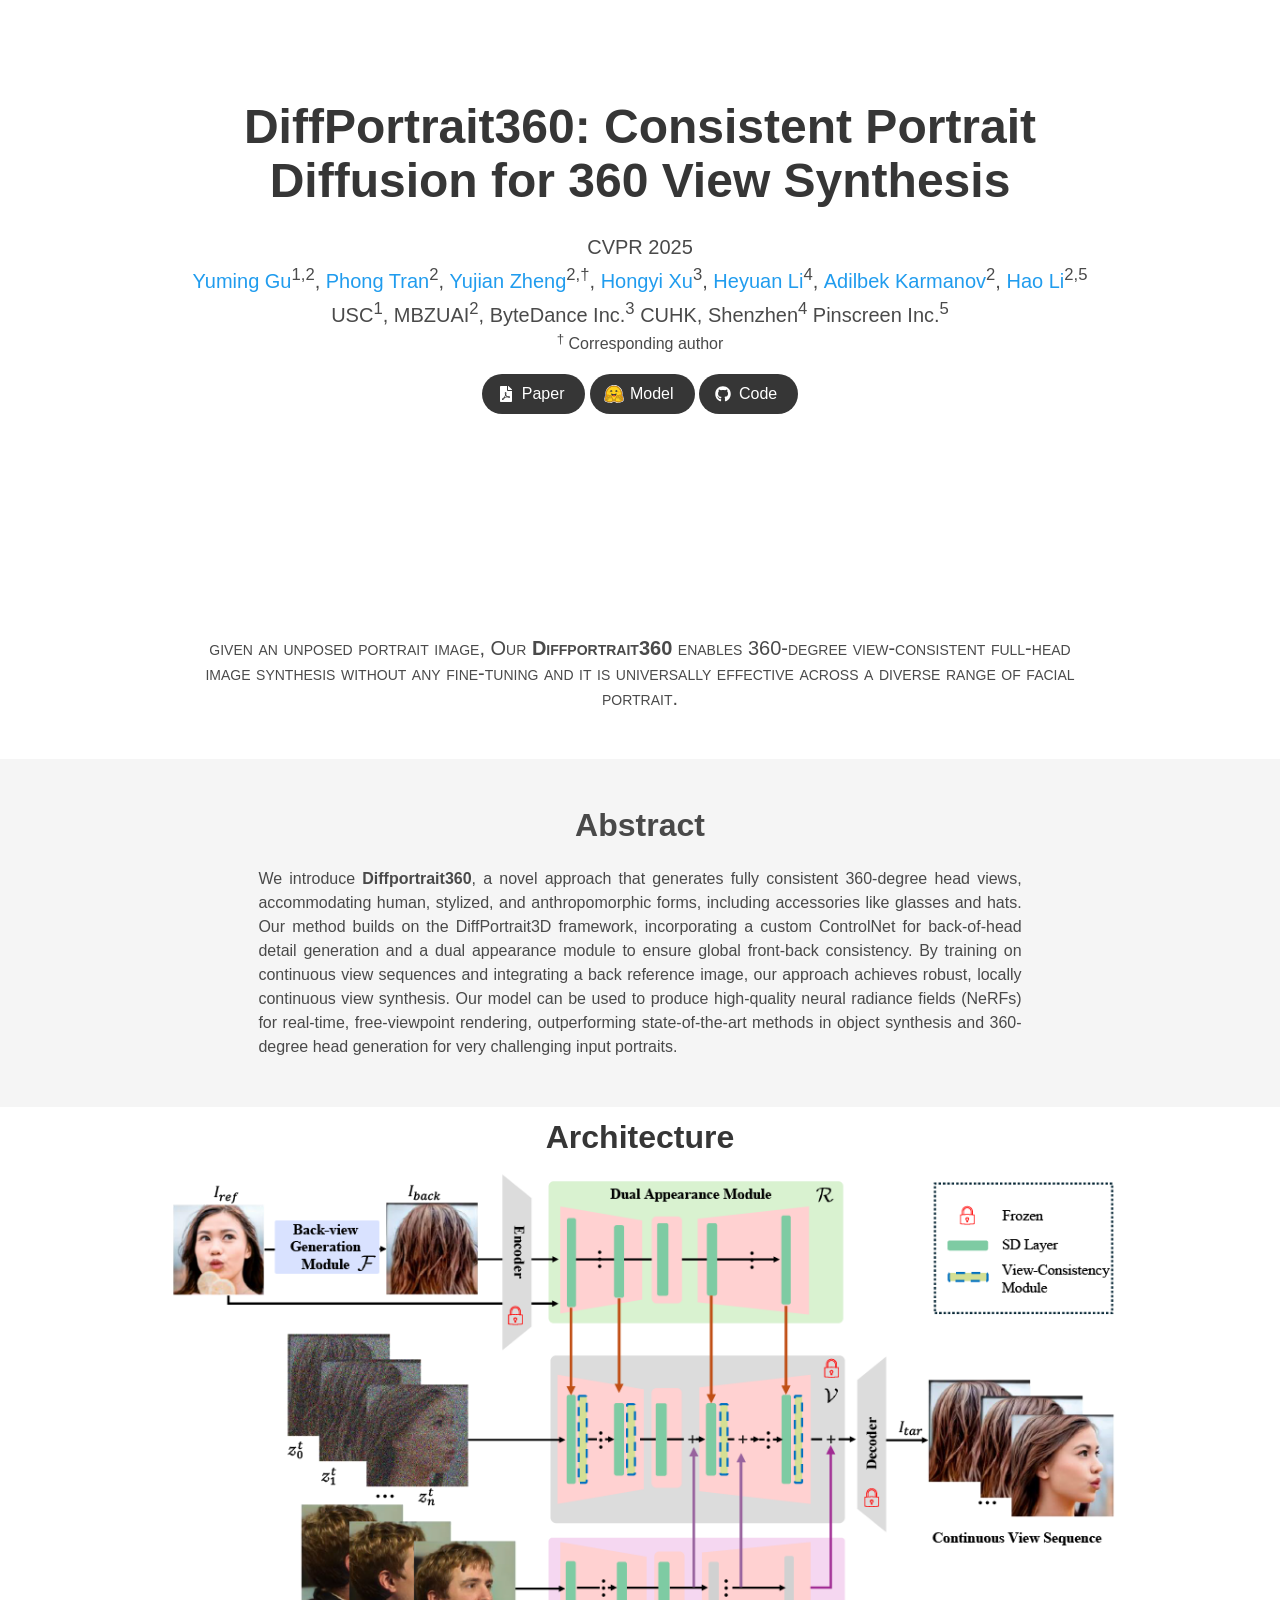
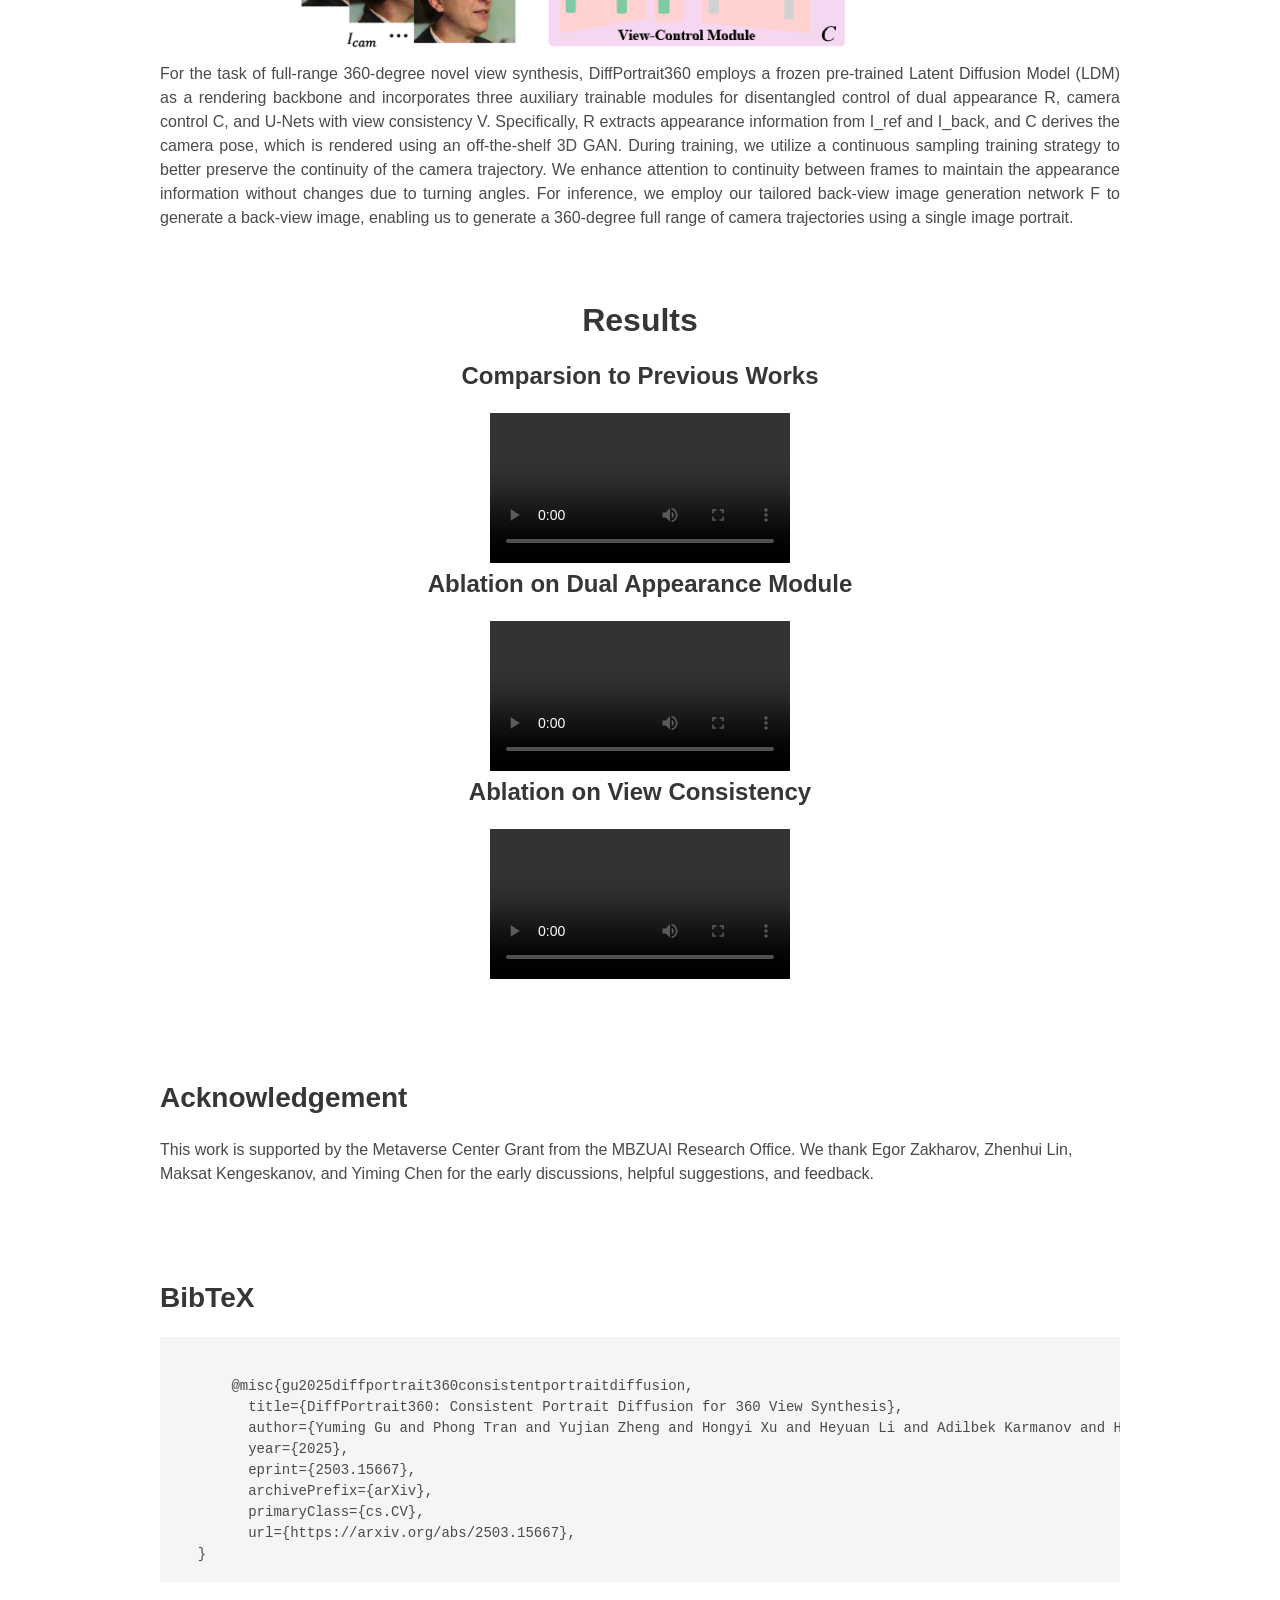
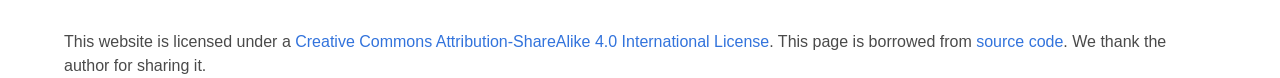
==== commit 9a1fc6c1: "Mark DiffPortrait360 corresponding author" ====
--- a/DiffPortrait360/index.html
+++ b/DiffPortrait360/index.html
@@ -54,7 +54,7 @@
               <span class="author-block">
                 <a href="https://p0lyfish.github.io/">Phong Tran</a><sup>2</sup>,</span>
             <span class="author-block">
-              <a href="https://paulyzheng.github.io/about/">Yujian Zheng</a><sup>2</sup>,</span>
+              <a href="https://paulyzheng.github.io/about/">Yujian Zheng</a><sup>2,&dagger;</sup>,</span>
             <span class="author-block">
               <a href="https://hongyixu37.github.io/homepage/">Hongyi Xu</a><sup>3</sup>,</span>
             <span class="author-block">
@@ -68,6 +68,9 @@
           <div class="is-size-5 publication-authors">
             <span class="author-block">USC<sup>1</sup>, MBZUAI<sup>2</sup>, ByteDance Inc.<sup>3</sup>
               CUHK, Shenzhen<sup>4</sup>  Pinscreen Inc.<sup>5</sup> </span>
+          </div>
+          <div class="is-size-6 publication-authors">
+            <span class="author-block"><sup>&dagger;</sup> Corresponding author</span>
           </div>
 
 
